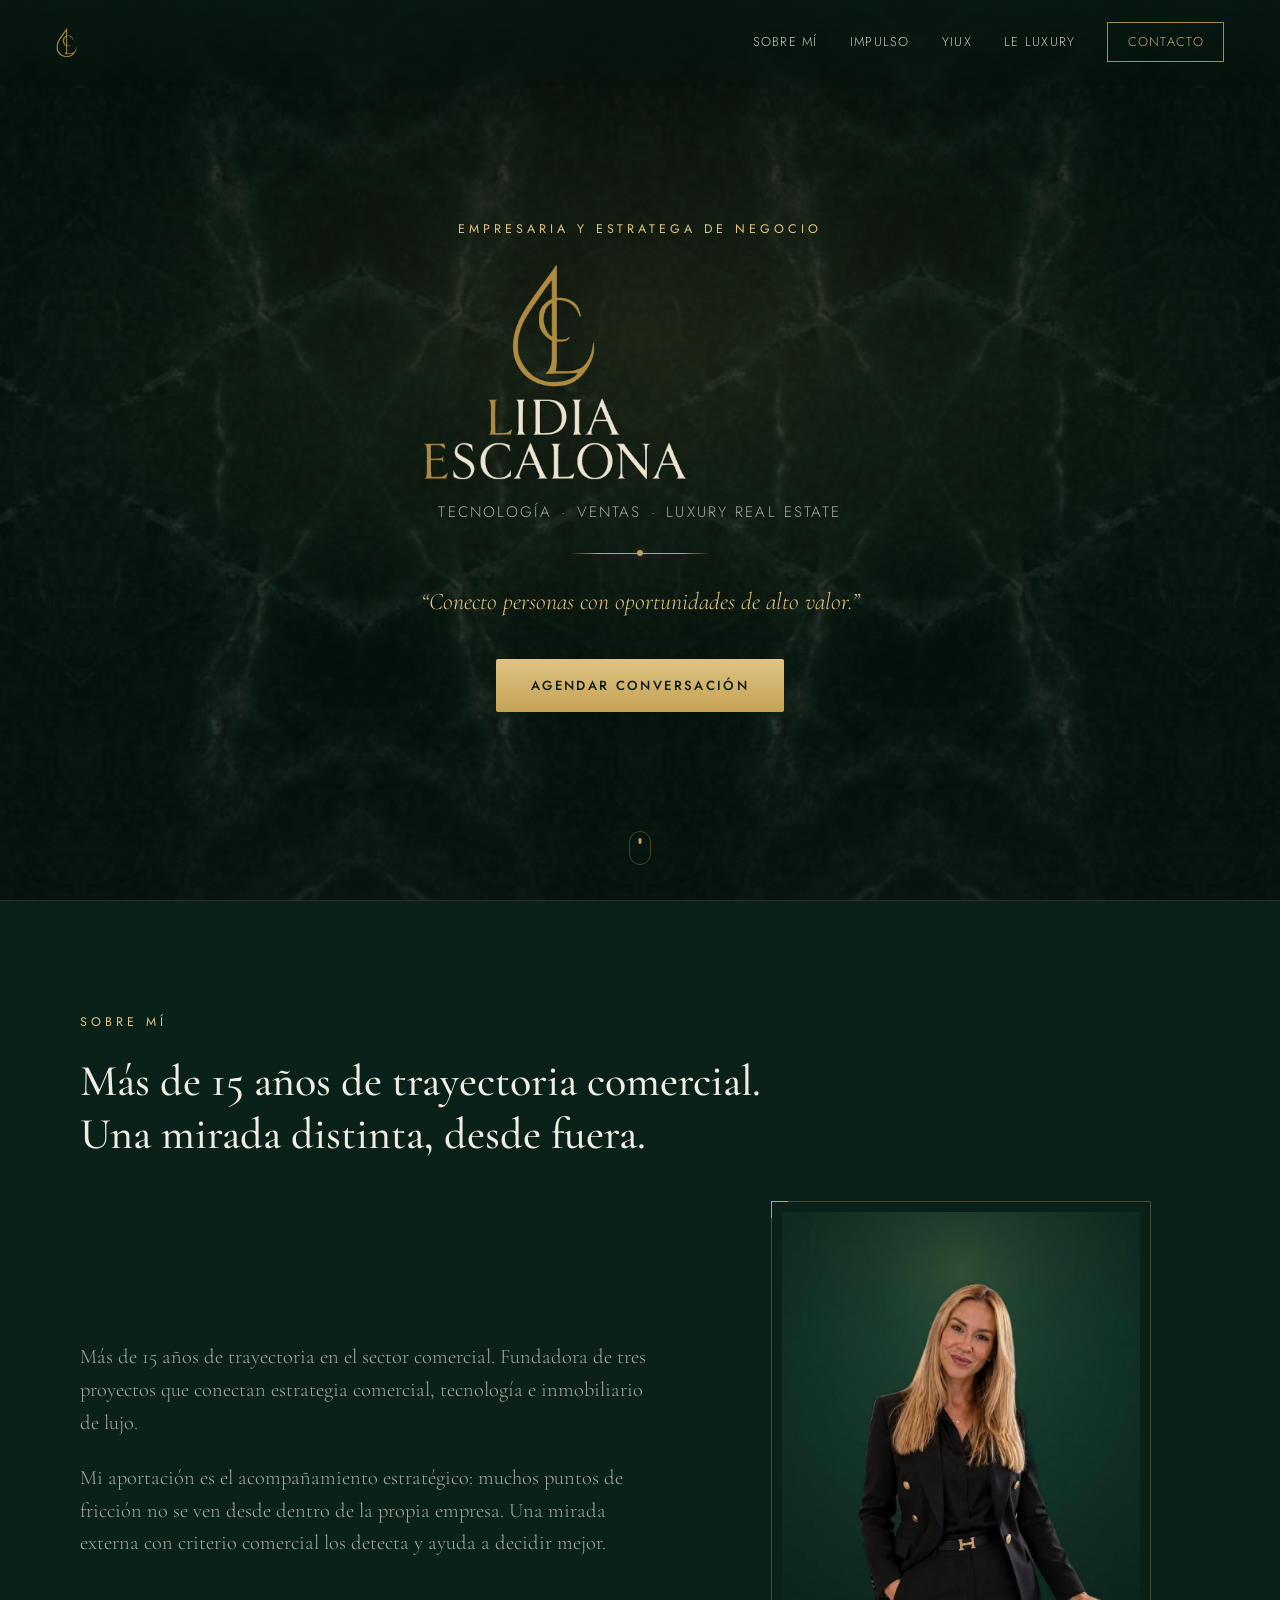
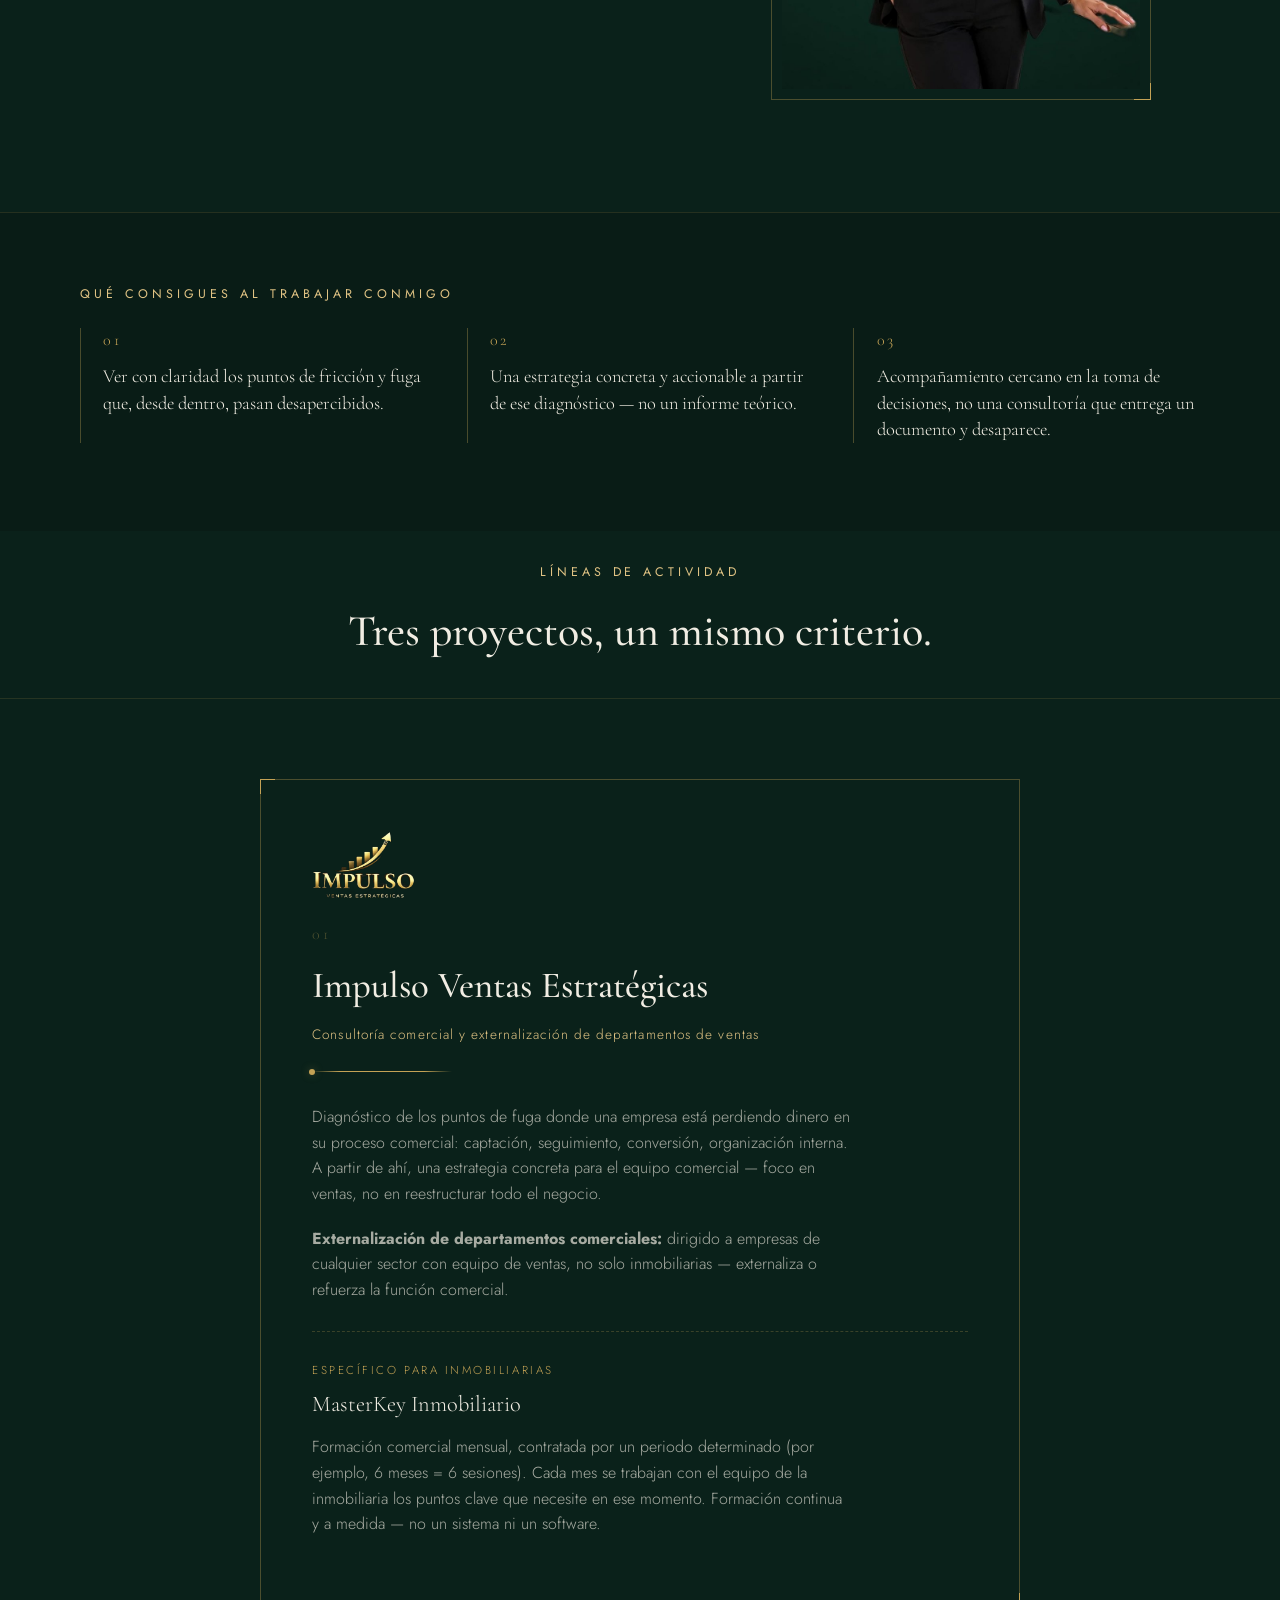
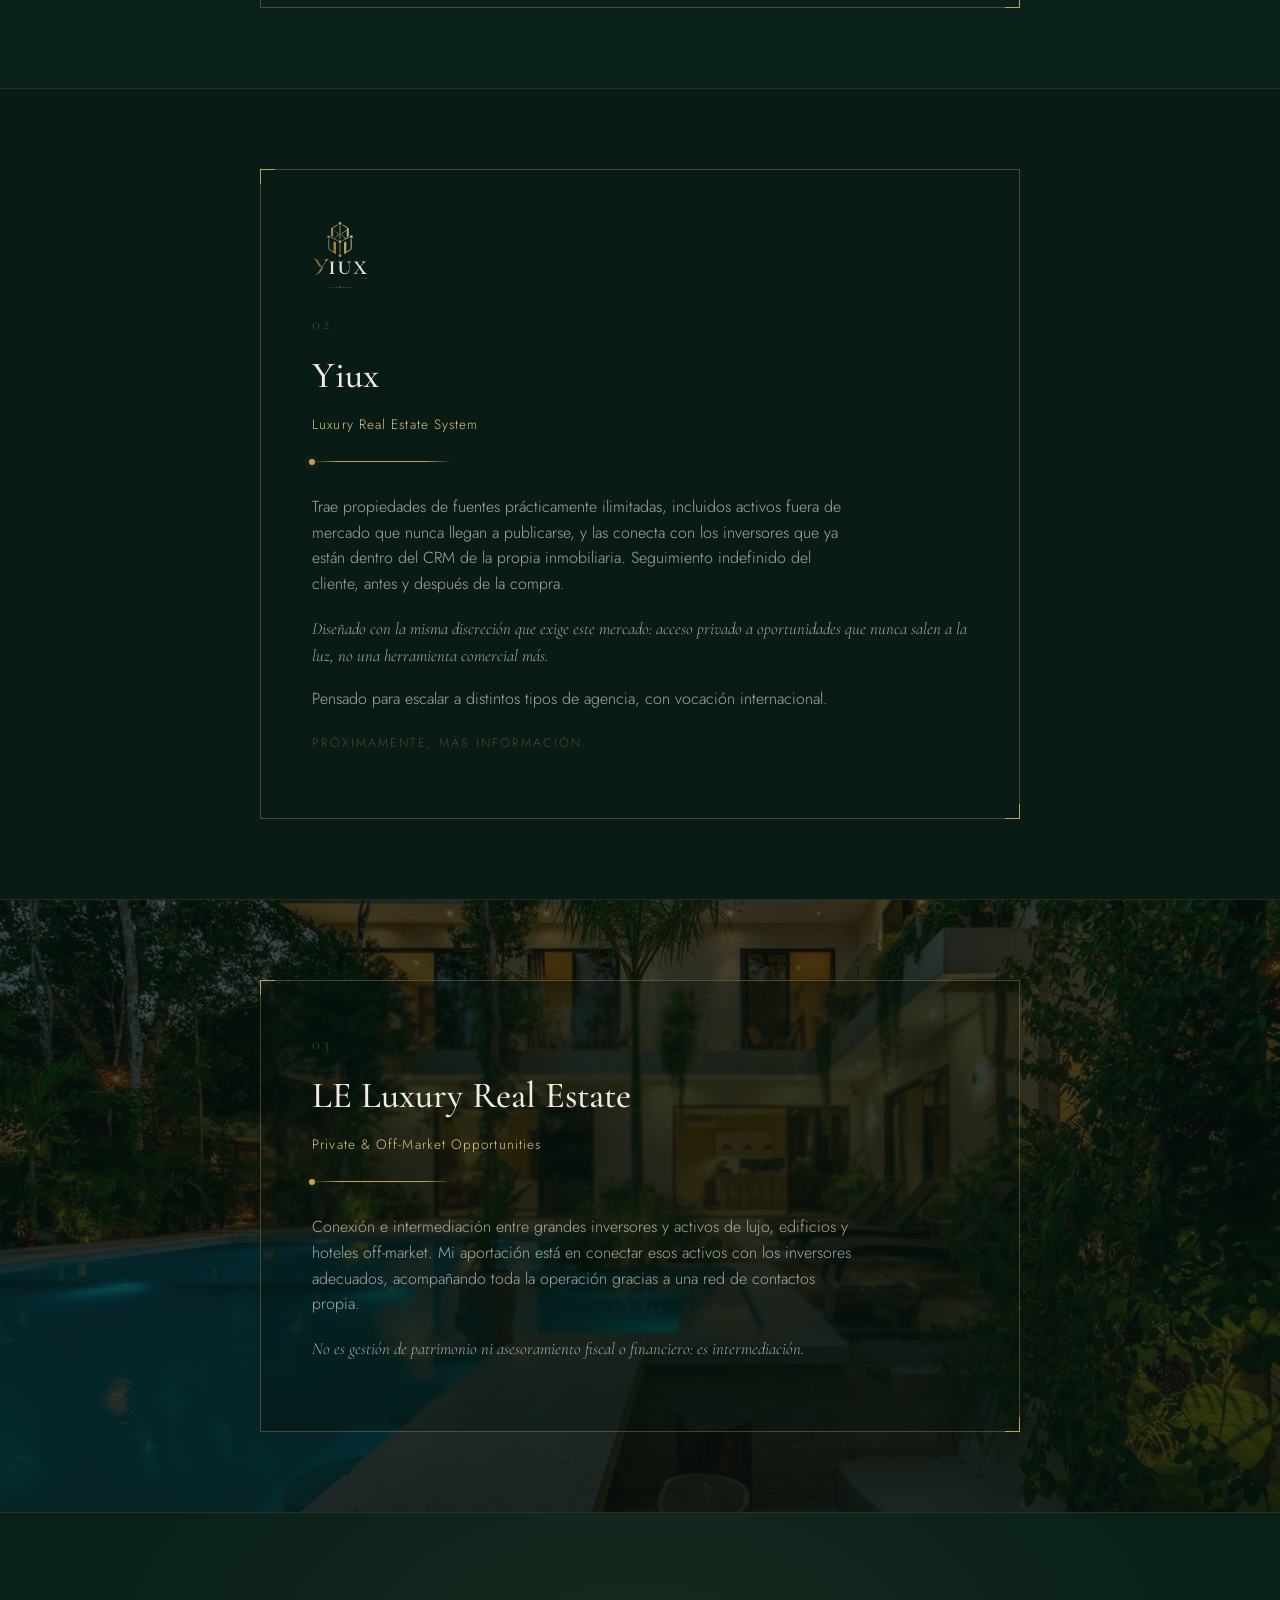
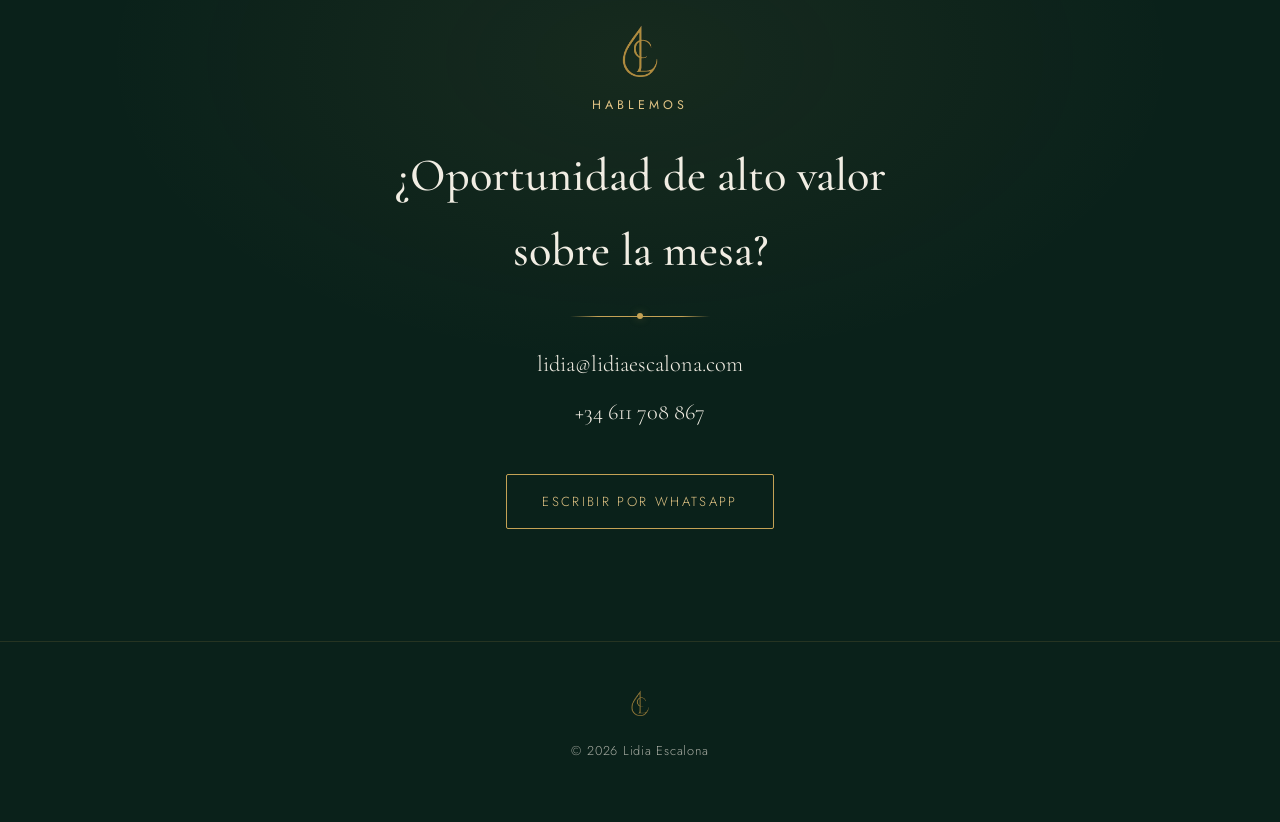
==== index.html @ 055fc53a "Revierte foto del hero y refuerza el efecto Ken Burns - Hero: vuelve al layout centrado de una sola " ====
<!DOCTYPE html>
<html lang="es">
<head>
  <meta charset="UTF-8">
  <meta name="viewport" content="width=device-width, initial-scale=1.0">
  <title>Lidia Escalona | Empresaria y Estratega de Negocio</title>
  <meta name="description" content="Lidia Escalona conecta personas con oportunidades de alto valor: formación comercial para inmobiliarias, tecnología con Yiux y private real estate off-market.">
  <meta name="author" content="Lidia Escalona Gamero">
  <meta name="robots" content="index, follow">
  <meta name="theme-color" content="#0A211A">
  <meta name="mobile-web-app-capable" content="yes">
  <meta name="apple-mobile-web-app-capable" content="yes">
  <meta name="apple-mobile-web-app-status-bar-style" content="black-translucent">

  <meta property="og:type" content="website">
  <meta property="og:title" content="Lidia Escalona — Empresaria y Estratega de Negocio">
  <meta property="og:description" content="Conecto personas con oportunidades de alto valor. Tecnología · Ventas · Luxury Real Estate.">
  <meta property="og:image" content="https://lidiaescalona.com/assets/og-image.jpg">
  <meta property="og:url" content="https://lidiaescalona.com/">
  <meta property="og:locale" content="es_ES">
  <meta property="og:site_name" content="Lidia Escalona">
  <meta name="twitter:card" content="summary_large_image">
  <meta name="twitter:title" content="Lidia Escalona — Empresaria y Estratega de Negocio">
  <meta name="twitter:description" content="Conecto personas con oportunidades de alto valor. Tecnología · Ventas · Luxury Real Estate.">
  <meta name="twitter:image" content="https://lidiaescalona.com/assets/og-image.jpg">

  <link rel="icon" type="image/png" href="assets/favicon.png">
  <link rel="icon" type="image/png" sizes="192x192" href="assets/favicon-192.png">
  <link rel="apple-touch-icon" href="assets/apple-touch-icon.png">

  <link rel="preconnect" href="https://fonts.googleapis.com">
  <link rel="preconnect" href="https://fonts.gstatic.com" crossorigin>
  <link href="https://fonts.googleapis.com/css2?family=Cormorant+Garamond:wght@400;500;600&family=Jost:wght@300;400;500&display=swap" rel="stylesheet">

  <link rel="stylesheet" href="styles.css">
</head>
<body>

  <div class="grain"></div>

  <header class="nav" id="nav">
    <a href="#top" class="nav__mark" aria-label="Lidia Escalona — inicio">
      <img src="assets/logo-mark.png" alt="Lidia Escalona" class="mark mark--nav">
    </a>
    <nav class="nav__links">
      <a href="#sobre-mi">Sobre mí</a>
      <a href="#impulso">Impulso</a>
      <a href="#yiux">Yiux</a>
      <a href="#le">LE Luxury</a>
      <a href="#contacto" class="nav__cta">Contacto</a>
    </nav>
    <button class="nav__toggle" id="navToggle" aria-label="Abrir menú" aria-expanded="false">
      <span></span><span></span><span></span>
    </button>
  </header>

  <main>

    <!-- HERO -->
    <section class="hero" id="top">
      <div class="hero__inner">
        <p class="kicker">Empresaria y Estratega de Negocio</p>
        <h1 class="hero__logo">
          <img src="assets/logo-lidia-full.png" alt="Lidia Escalona">
        </h1>
        <p class="hero__subtitle">Tecnología <span class="dot-sep">·</span> Ventas <span class="dot-sep">·</span> Luxury Real Estate</p>
        <div class="rule"><span class="rule__dot"></span></div>
        <p class="hero__anchor">&ldquo;Conecto personas con oportunidades de alto valor.&rdquo;</p>
        <a href="#contacto" class="btn btn--gold">Agendar conversación</a>
      </div>
      <a href="#sobre-mi" class="scroll-cue" aria-label="Bajar a la siguiente sección">
        <span></span>
      </a>
    </section>

    <!-- SOBRE MI -->
    <section class="about" id="sobre-mi">
      <div class="about__inner">
        <p class="kicker kicker--left">Sobre mí</p>
        <h2 class="section-title">Más de 15 años de trayectoria comercial.<br>Una mirada distinta, desde fuera.</h2>
        <div class="about__grid">
          <div class="about__text">
            <p class="about__lead">
              Más de 15 años de trayectoria en el sector comercial. Fundadora de tres
              proyectos que conectan estrategia comercial, tecnología e inmobiliario
              de lujo.
            </p>
            <p class="about__lead">
              Mi aportación es el acompañamiento estratégico: muchos puntos de
              fricción no se ven desde dentro de la propia empresa. Una mirada
              externa con criterio comercial los detecta y ayuda a decidir mejor.
            </p>
          </div>
          <div class="about__photo">
            <img src="assets/lidia-about.jpg" alt="Lidia Escalona">
          </div>
        </div>
      </div>
    </section>

    <!-- PROPUESTA DE VALOR -->
    <section class="value">
      <div class="value__inner">
        <p class="kicker kicker--left">Qué consigues al trabajar conmigo</p>
        <div class="value__grid">
          <div class="value__item">
            <p class="value__index">01</p>
            <p class="value__text">Ver con claridad los puntos de fricción y fuga que, desde dentro, pasan desapercibidos.</p>
          </div>
          <div class="value__item">
            <p class="value__index">02</p>
            <p class="value__text">Una estrategia concreta y accionable a partir de ese diagnóstico — no un informe teórico.</p>
          </div>
          <div class="value__item">
            <p class="value__index">03</p>
            <p class="value__text">Acompañamiento cercano en la toma de decisiones, no una consultoría que entrega un documento y desaparece.</p>
          </div>
        </div>
      </div>
    </section>

    <!-- PILARES -->
    <section class="pillars">
      <div class="pillars__intro">
        <p class="kicker kicker--left">Líneas de actividad</p>
        <h2 class="section-title">Tres proyectos, un mismo criterio.</h2>
      </div>

      <!-- PILAR 1 -->
      <article class="pillar" id="impulso">
        <div class="pillar__frame">
          <img src="assets/logo-impulso.png" alt="Impulso Ventas Estratégicas" class="pillar__logo">
          <p class="pillar__index">01</p>
          <h3 class="pillar__title">Impulso Ventas Estratégicas</h3>
          <p class="pillar__tag">Consultoría comercial y externalización de departamentos de ventas</p>
          <div class="rule rule--left"><span class="rule__dot"></span></div>
          <p class="pillar__text">
            Diagnóstico de los puntos de fuga donde una empresa está perdiendo dinero
            en su proceso comercial: captación, seguimiento, conversión, organización
            interna. A partir de ahí, una estrategia concreta para el equipo comercial
            — foco en ventas, no en reestructurar todo el negocio.
          </p>
          <p class="pillar__text">
            <strong>Externalización de departamentos comerciales:</strong> dirigido a
            empresas de cualquier sector con equipo de ventas, no solo inmobiliarias
            — externaliza o refuerza la función comercial.
          </p>
          <div class="pillar__service">
            <p class="pillar__service-label">Específico para inmobiliarias</p>
            <p class="pillar__service-name">MasterKey Inmobiliario</p>
            <p class="pillar__text">
              Formación comercial mensual, contratada por un periodo determinado
              (por ejemplo, 6 meses = 6 sesiones). Cada mes se trabajan con el equipo
              de la inmobiliaria los puntos clave que necesite en ese momento.
              Formación continua y a medida — no un sistema ni un software.
            </p>
          </div>
        </div>
      </article>

      <!-- PILAR 2 -->
      <article class="pillar pillar--dark" id="yiux">
        <div class="pillar__frame">
          <img src="assets/logo-yiux.png" alt="Yiux" class="pillar__logo">
          <p class="pillar__index">02</p>
          <h3 class="pillar__title">Yiux</h3>
          <p class="pillar__tag">Luxury Real Estate System</p>
          <div class="rule rule--left"><span class="rule__dot"></span></div>
          <p class="pillar__text">
            Trae propiedades de fuentes prácticamente ilimitadas, incluidos activos
            fuera de mercado que nunca llegan a publicarse, y las conecta con los
            inversores que ya están dentro del CRM de la propia inmobiliaria.
            Seguimiento indefinido del cliente, antes y después de la compra.
          </p>
          <p class="pillar__note">
            Diseñado con la misma discreción que exige este mercado: acceso privado
            a oportunidades que nunca salen a la luz, no una herramienta comercial
            más.
          </p>
          <p class="pillar__text">
            Pensado para escalar a distintos tipos de agencia, con vocación
            internacional.
          </p>
          <p class="pillar__soon">Próximamente, más información.</p>
        </div>
      </article>

      <!-- PILAR 3 -->
      <article class="pillar pillar--villa" id="le">
        <div class="pillar__bg" aria-hidden="true">
          <img src="assets/villa-le.jpg" alt="" class="pillar__bg-img">
          <div class="pillar__bg-overlay"></div>
        </div>
        <div class="pillar__frame">
          <p class="pillar__index">03</p>
          <h3 class="pillar__title">LE Luxury Real Estate</h3>
          <p class="pillar__tag">Private &amp; Off-Market Opportunities</p>
          <div class="rule rule--left"><span class="rule__dot"></span></div>
          <p class="pillar__text">
            Conexión e intermediación entre grandes inversores y activos de lujo,
            edificios y hoteles off-market. Mi aportación está en conectar esos
            activos con los inversores adecuados, acompañando toda la operación
            gracias a una red de contactos propia.
          </p>
          <p class="pillar__note">
            No es gestión de patrimonio ni asesoramiento fiscal o financiero:
            es intermediación.
          </p>
        </div>
      </article>
    </section>

    <!-- CONTACTO -->
    <section class="contact" id="contacto">
      <div class="contact__inner">
        <img src="assets/logo-mark.png" alt="Lidia Escalona" class="mark mark--contact">
        <p class="kicker">Hablemos</p>
        <h2 class="contact__title">¿Oportunidad de alto valor<br>sobre la mesa?</h2>
        <div class="rule"><span class="rule__dot"></span></div>

        <div class="contact__links">
          <a href="mailto:lidia@lidiaescalona.com" class="contact__link">lidia@lidiaescalona.com</a>
          <a href="tel:+34611708867" class="contact__link">+34 611 708 867</a>
        </div>

        <a href="https://wa.me/34611708867" target="_blank" rel="noopener" class="btn btn--gold-outline">Escribir por WhatsApp</a>
      </div>
    </section>

  </main>

  <footer class="footer">
    <img src="assets/logo-mark.png" alt="Lidia Escalona" class="mark mark--footer">
    <p>&copy; <span id="year"></span> Lidia Escalona</p>
  </footer>

  <script src="script.js"></script>
</body>
</html>
---- styles.css ----
/* ===== Tokens ===== */
:root {
  --green-950: #081912;
  --green-900: #0a211a;
  --green-800: #0e2c22;
  --green-700: #123829;
  --gold: #c4a255;
  --gold-light: #e0c384;
  --gold-dim: rgba(196, 162, 85, 0.35);
  --offwhite: #f1ede3;
  --offwhite-dim: rgba(241, 237, 227, 0.68);

  --serif: "Cormorant Garamond", Georgia, "Times New Roman", serif;
  --sans: "Jost", "Helvetica Neue", Arial, sans-serif;

  --container: 1120px;
}

* { box-sizing: border-box; }

html {
  scroll-behavior: smooth;
}

body {
  margin: 0;
  background: var(--green-900);
  color: var(--offwhite);
  font-family: var(--sans);
  font-weight: 300;
  line-height: 1.6;
  -webkit-font-smoothing: antialiased;
}

img { max-width: 100%; display: block; }
a { color: inherit; text-decoration: none; }
ul { margin: 0; padding: 0; list-style: none; }

/* ===== Marble / texture background ===== */
body {
  background-image:
    radial-gradient(ellipse 130% 90% at 50% -10%, rgba(0,0,0,0.35), transparent 55%),
    linear-gradient(180deg, rgba(4,12,9,0.55), rgba(4,12,9,0.55)),
    url("assets/marble-bg.jpg");
  background-repeat: no-repeat, no-repeat, repeat;
  background-size: 100% 100%, 100% 100%, 560px 1680px;
  background-position: center, center, center;
  background-attachment: fixed, fixed, fixed;
}

.grain {
  position: fixed;
  inset: 0;
  pointer-events: none;
  z-index: 1;
  opacity: 0.05;
  mix-blend-mode: overlay;
  background-image: url("data:image/svg+xml;utf8,<svg xmlns='http://www.w3.org/2000/svg' width='140' height='140'><filter id='n'><feTurbulence type='fractalNoise' baseFrequency='0.9' numOctaves='2' stitchTiles='stitch'/></filter><rect width='100%25' height='100%25' filter='url(%23n)'/></svg>");
}

/* ===== Typography helpers ===== */
.kicker {
  font-family: var(--sans);
  font-weight: 400;
  font-size: 0.78rem;
  letter-spacing: 0.32em;
  text-transform: uppercase;
  color: var(--gold-light);
  margin: 0 0 1.4rem;
}
.kicker--left { text-align: left; }

.section-title {
  font-family: var(--serif);
  font-weight: 500;
  font-size: clamp(1.9rem, 4vw, 2.75rem);
  line-height: 1.2;
  color: var(--offwhite);
  margin: 0 0 2.5rem;
}

.rule {
  display: flex;
  align-items: center;
  justify-content: center;
  gap: 0;
  width: 140px;
  height: 1px;
  background: linear-gradient(90deg, transparent, var(--gold) 20%, var(--gold) 80%, transparent);
  margin: 1.8rem auto;
  position: relative;
}
.rule--left { margin: 1.6rem 0 2rem; justify-content: flex-start; }
.rule__dot {
  position: absolute;
  left: 50%;
  top: 50%;
  transform: translate(-50%, -50%);
  width: 6px;
  height: 6px;
  border-radius: 50%;
  background: var(--gold);
  box-shadow: 0 0 8px var(--gold-dim);
}
.rule--left .rule__dot { left: 0; }

.dot-sep { color: var(--gold); margin: 0 0.15em; }

/* ===== Buttons ===== */
.btn {
  display: inline-block;
  font-family: var(--sans);
  font-size: 0.82rem;
  letter-spacing: 0.18em;
  text-transform: uppercase;
  padding: 1rem 2.2rem;
  border-radius: 2px;
  transition: all 0.3s ease;
}
.btn--gold {
  background: linear-gradient(180deg, var(--gold-light), var(--gold));
  color: var(--green-950);
  font-weight: 500;
}
.btn--gold:hover { filter: brightness(1.08); transform: translateY(-1px); }

.btn--gold-outline {
  border: 1px solid var(--gold);
  color: var(--gold-light);
  margin-top: 2.2rem;
}
.btn--gold-outline:hover { background: rgba(196,162,85,0.08); }

/* ===== Nav ===== */
.nav {
  position: fixed;
  top: 0; left: 0; right: 0;
  z-index: 100;
  display: flex;
  align-items: center;
  justify-content: space-between;
  padding: 1.4rem clamp(1.2rem, 5vw, 3.5rem);
  background: linear-gradient(180deg, rgba(8,25,18,0.85), transparent);
  backdrop-filter: blur(2px);
}
.mark {
  width: auto;
  object-fit: contain;
}
.mark--nav { height: 30px; }
.mark--contact { height: 52px; margin: 0 auto 1.2rem; }
.mark--footer { height: 26px; opacity: 0.75; }
.nav__links {
  display: flex;
  align-items: center;
  gap: clamp(1rem, 2.5vw, 2.2rem);
  font-size: 0.8rem;
  letter-spacing: 0.1em;
  text-transform: uppercase;
}
.nav__links a { opacity: 0.85; transition: opacity 0.25s; }
.nav__links a:hover { opacity: 1; color: var(--gold-light); }
.nav__cta {
  border: 1px solid var(--gold);
  padding: 0.55rem 1.2rem;
  color: var(--gold-light) !important;
}

.nav__toggle {
  display: none;
  flex-direction: column;
  gap: 5px;
  background: none;
  border: none;
  cursor: pointer;
  padding: 8px;
}
.nav__toggle span {
  width: 22px; height: 1px;
  background: var(--gold-light);
}

/* ===== Hero ===== */
.hero {
  position: relative;
  min-height: 100svh;
  display: flex;
  align-items: center;
  justify-content: center;
  text-align: center;
  padding: 6rem 1.5rem 4rem;
  overflow: hidden;
}
.hero::before {
  content: "";
  position: absolute;
  inset: 0;
  background:
    radial-gradient(ellipse 70% 55% at 50% 38%, rgba(196,162,85,0.10), transparent 70%);
  pointer-events: none;
}
.hero__inner { position: relative; z-index: 2; max-width: 720px; }
.hero__logo {
  margin: 0.4rem 0 0;
  line-height: 0;
}
.hero__logo img {
  height: clamp(150px, 20vw, 220px);
  width: auto;
  filter: drop-shadow(0 4px 18px rgba(0,0,0,0.4));
}
.hero__subtitle {
  font-size: 0.95rem;
  letter-spacing: 0.14em;
  text-transform: uppercase;
  color: var(--offwhite-dim);
  margin: 1.1rem 0 0;
}
.hero__anchor {
  font-family: var(--serif);
  font-style: italic;
  font-size: clamp(1.15rem, 2.4vw, 1.5rem);
  color: var(--gold-light);
  margin: 0 0 2.4rem;
}

.scroll-cue {
  position: absolute;
  bottom: 2.2rem;
  left: 50%;
  transform: translateX(-50%);
  width: 22px; height: 34px;
  border: 1px solid var(--gold-dim);
  border-radius: 12px;
  z-index: 2;
}
.scroll-cue span {
  position: absolute;
  top: 6px; left: 50%;
  width: 3px; height: 6px;
  background: var(--gold);
  border-radius: 2px;
  transform: translateX(-50%);
  animation: scrollcue 1.8s ease infinite;
}
@keyframes scrollcue {
  0% { opacity: 1; top: 6px; }
  70% { opacity: 0; top: 16px; }
  100% { opacity: 0; top: 16px; }
}

/* ===== About ===== */
.about {
  padding: 7rem clamp(1.5rem, 6vw, 4rem);
  border-top: 1px solid rgba(196,162,85,0.15);
}
.about__inner { max-width: var(--container); margin: 0 auto; }
.about__grid {
  display: grid;
  grid-template-columns: 1.1fr 0.9fr;
  align-items: center;
  gap: clamp(2rem, 5vw, 3.5rem);
}
.about__text {
  display: flex;
  flex-direction: column;
  gap: 1.4rem;
}
.about__lead {
  font-family: var(--serif);
  font-size: clamp(1.1rem, 1.6vw, 1.35rem);
  color: var(--offwhite-dim);
  margin: 0;
}
.about__photo {
  position: relative;
  border: 1px solid var(--gold-dim);
  padding: 10px;
  justify-self: center;
  max-width: 380px;
}
.about__photo::before,
.about__photo::after {
  content: "";
  position: absolute;
  width: 16px; height: 16px;
  border: 1px solid var(--gold);
}
.about__photo::before { top: -1px; left: -1px; border-right: none; border-bottom: none; }
.about__photo::after { bottom: -1px; right: -1px; border-left: none; border-top: none; }
.about__photo img {
  display: block;
  width: 100%;
  height: auto;
}

/* ===== Value proposition ===== */
.value {
  padding: 4.5rem clamp(1.5rem, 6vw, 4rem) 5.5rem;
  border-top: 1px solid rgba(196,162,85,0.15);
  background: rgba(0,0,0,0.14);
}
.value__inner { max-width: var(--container); margin: 0 auto; }
.value__grid {
  display: grid;
  grid-template-columns: repeat(3, 1fr);
  gap: 2.5rem;
}
.value__item {
  border-left: 1px solid var(--gold-dim);
  padding-left: 1.4rem;
}
.value__index {
  font-family: var(--serif);
  color: var(--gold);
  font-size: 1rem;
  letter-spacing: 0.15em;
  margin: 0 0 0.6rem;
}
.value__text {
  font-family: var(--serif);
  font-size: 1.15rem;
  color: var(--offwhite);
  margin: 0;
  line-height: 1.45;
}

/* ===== Pillars ===== */
.pillars__intro {
  max-width: var(--container);
  margin: 0 auto;
  padding: 2rem clamp(1.5rem, 6vw, 4rem) 0;
  text-align: center;
}
.pillars__intro .kicker { text-align: center; }
.pillars__intro .section-title { text-align: center; }

.pillar {
  position: relative;
  padding: 5rem clamp(1.5rem, 6vw, 4rem);
  border-top: 1px solid rgba(196,162,85,0.15);
}
.pillar--dark { background: rgba(0,0,0,0.18); }
.pillar__frame {
  max-width: 760px;
  margin: 0 auto;
  padding: clamp(2rem, 4vw, 3.5rem);
  border: 1px solid var(--gold-dim);
  position: relative;
}
.pillar__frame::before,
.pillar__frame::after {
  content: "";
  position: absolute;
  width: 14px; height: 14px;
  border: 1px solid var(--gold);
}
.pillar__frame::before { top: -1px; left: -1px; border-right: none; border-bottom: none; }
.pillar__frame::after { bottom: -1px; right: -1px; border-left: none; border-top: none; }

.pillar__logo {
  height: clamp(52px, 6vw, 68px);
  width: auto;
  margin: 0 0 1.4rem;
}

/* Ken Burns villa background (LE Luxury Real Estate) */
.pillar--villa { background: var(--green-950); }
.pillar--villa .pillar__frame { background: rgba(8,20,15,0.35); backdrop-filter: blur(1px); }
.pillar__bg {
  position: absolute;
  inset: 0;
  overflow: hidden;
  z-index: 0;
}
.pillar__bg-img {
  width: 100%;
  height: 100%;
  object-fit: cover;
  transform-origin: 55% 45%;
  animation: kenburns 12s ease-in-out infinite alternate;
  will-change: transform;
}
.pillar__bg-overlay {
  position: absolute;
  inset: 0;
  background: linear-gradient(180deg, rgba(6,18,13,0.68), rgba(6,18,13,0.82));
}
.pillar--villa .pillar__frame { position: relative; z-index: 1; }
@keyframes kenburns {
  0% { transform: scale(1) translate(0, 0); }
  100% { transform: scale(1.25) translate(-2%, -2%); }
}
@media (prefers-reduced-motion: reduce) {
  .pillar__bg-img { animation: kenburns 48s ease-in-out infinite alternate; }
}

.pillar__index {
  font-family: var(--serif);
  color: var(--gold-dim);
  font-size: 1rem;
  letter-spacing: 0.2em;
  margin: 0 0 0.6rem;
}
.pillar__title {
  font-family: var(--serif);
  font-weight: 500;
  font-size: clamp(1.7rem, 3.2vw, 2.3rem);
  margin: 0;
  color: var(--offwhite);
}
.pillar__tag {
  font-size: 0.85rem;
  letter-spacing: 0.08em;
  color: var(--gold-light);
  margin: 0.5rem 0 0;
}
.pillar__text {
  font-size: 1rem;
  color: var(--offwhite-dim);
  margin: 0 0 1.2rem;
  max-width: 60ch;
}
.pillar__service {
  margin-top: 1.8rem;
  padding-top: 1.8rem;
  border-top: 1px dashed rgba(196,162,85,0.25);
}
.pillar__service-label {
  font-size: 0.72rem;
  letter-spacing: 0.22em;
  text-transform: uppercase;
  color: var(--gold);
  margin: 0 0 0.4rem;
}
.pillar__service-name {
  font-family: var(--serif);
  font-size: 1.4rem;
  color: var(--offwhite);
  margin: 0 0 0.8rem;
}
.pillar__note {
  font-style: italic;
  font-family: var(--serif);
  color: var(--offwhite-dim);
  font-size: 1.05rem;
}
.pillar__soon {
  margin-top: 1.4rem;
  font-size: 0.78rem;
  letter-spacing: 0.16em;
  text-transform: uppercase;
  color: var(--gold-dim);
}

/* ===== Contact ===== */
.contact {
  padding: 7rem clamp(1.5rem, 6vw, 4rem);
  text-align: center;
  border-top: 1px solid rgba(196,162,85,0.15);
  background: radial-gradient(ellipse 60% 60% at 50% 20%, rgba(196,162,85,0.07), transparent 70%);
}
.contact__title {
  font-family: var(--serif);
  font-weight: 500;
  font-size: clamp(2rem, 4.5vw, 2.9rem);
  margin: 0;
}
.contact__links {
  display: flex;
  flex-direction: column;
  gap: 0.7rem;
  margin: 0.5rem 0 0.5rem;
}
.contact__link {
  font-family: var(--serif);
  font-size: clamp(1.1rem, 2vw, 1.4rem);
  color: var(--offwhite);
  border-bottom: 1px solid transparent;
  display: inline-block;
  margin: 0 auto;
  transition: color 0.25s, border-color 0.25s;
}
.contact__link:hover { color: var(--gold-light); border-color: var(--gold); }

/* ===== Footer ===== */
.footer {
  display: flex;
  flex-direction: column;
  align-items: center;
  gap: 0.8rem;
  padding: 3rem 1.5rem;
  border-top: 1px solid rgba(196,162,85,0.15);
  color: var(--offwhite-dim);
  font-size: 0.8rem;
  letter-spacing: 0.06em;
}
/* ===== Responsive ===== */
@media (max-width: 860px) {
  .about__grid { grid-template-columns: 1fr; }
  .about__photo { order: -1; max-width: 300px; }
  .value__grid { grid-template-columns: 1fr; gap: 1.8rem; }
}

@media (max-width: 720px) {
  .nav__links {
    position: fixed;
    top: 0; right: 0;
    height: 100vh;
    width: min(78vw, 320px);
    background: var(--green-950);
    flex-direction: column;
    justify-content: center;
    gap: 2.2rem;
    transform: translateX(100%);
    transition: transform 0.35s ease;
    border-left: 1px solid var(--gold-dim);
  }
  .nav__links.is-open { transform: translateX(0); }
  .nav__toggle { display: flex; z-index: 110; }
  .nav__cta { border: none; padding: 0; }
}
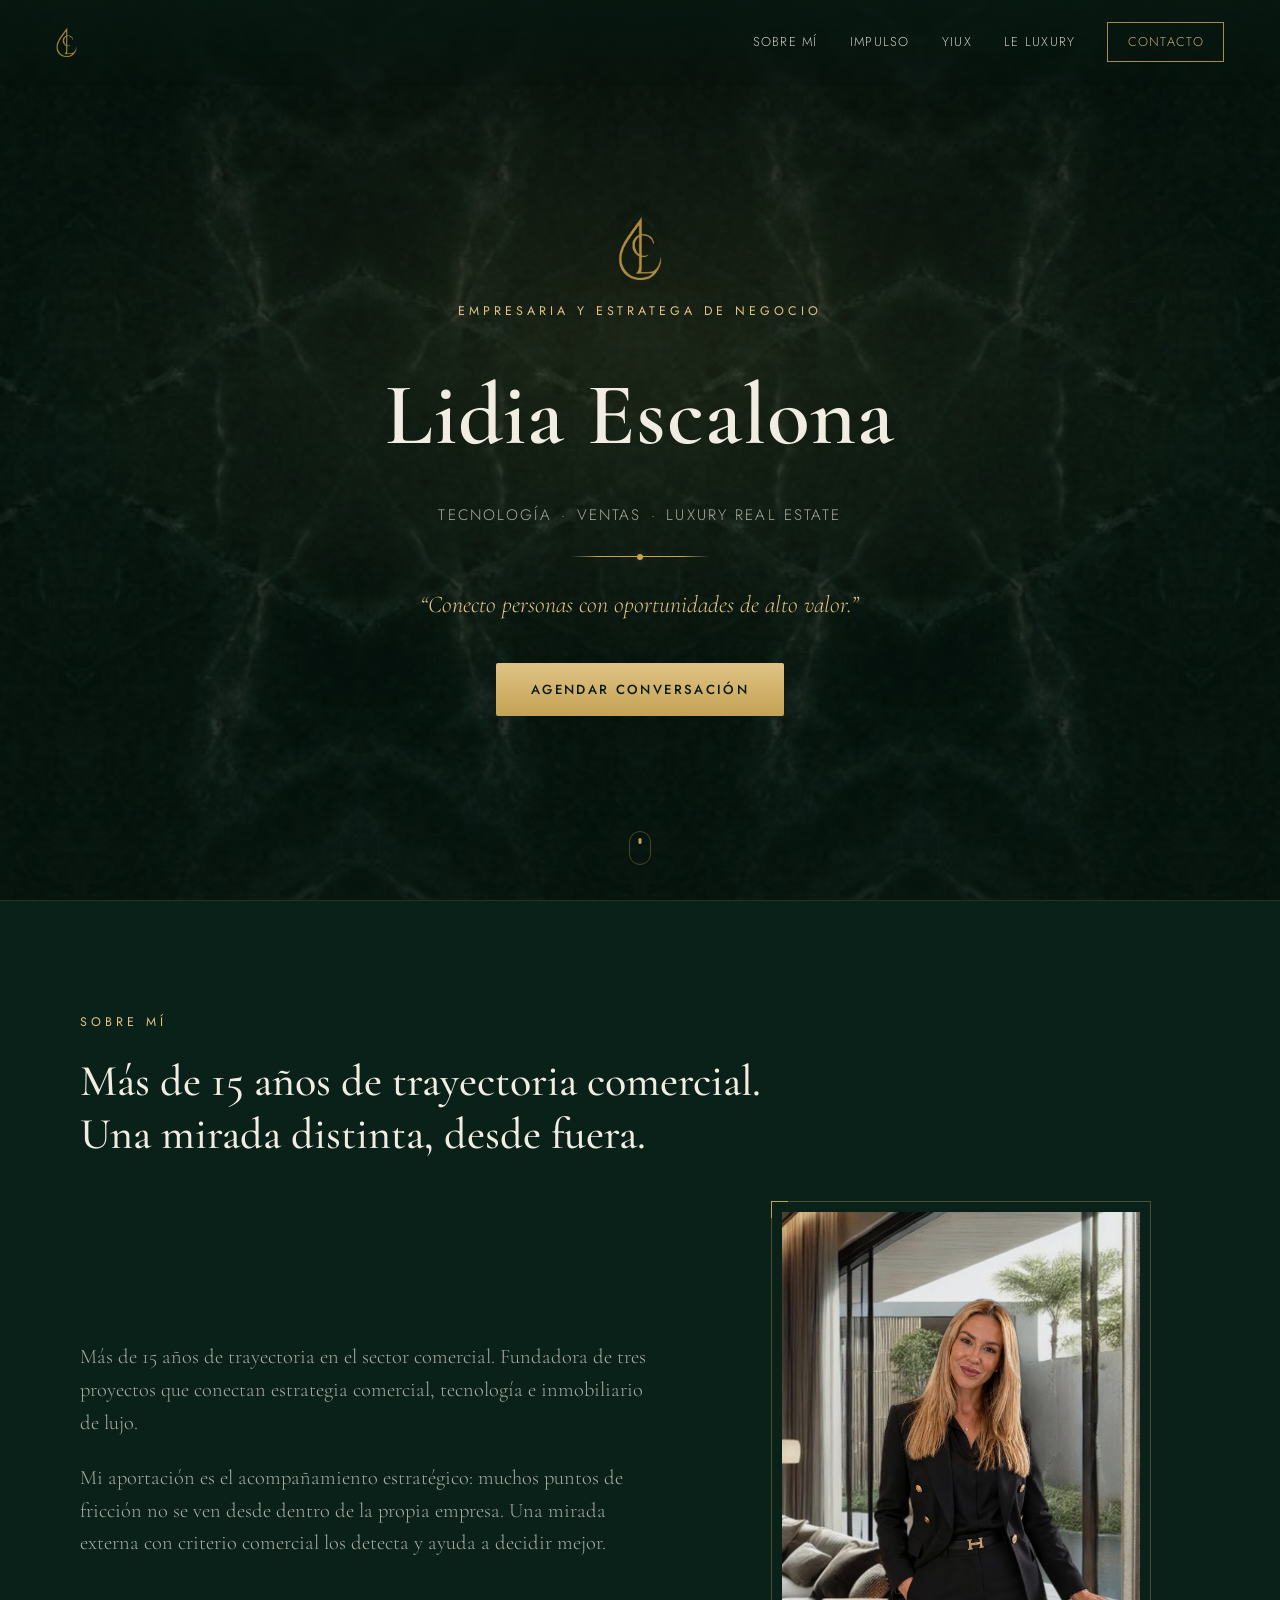
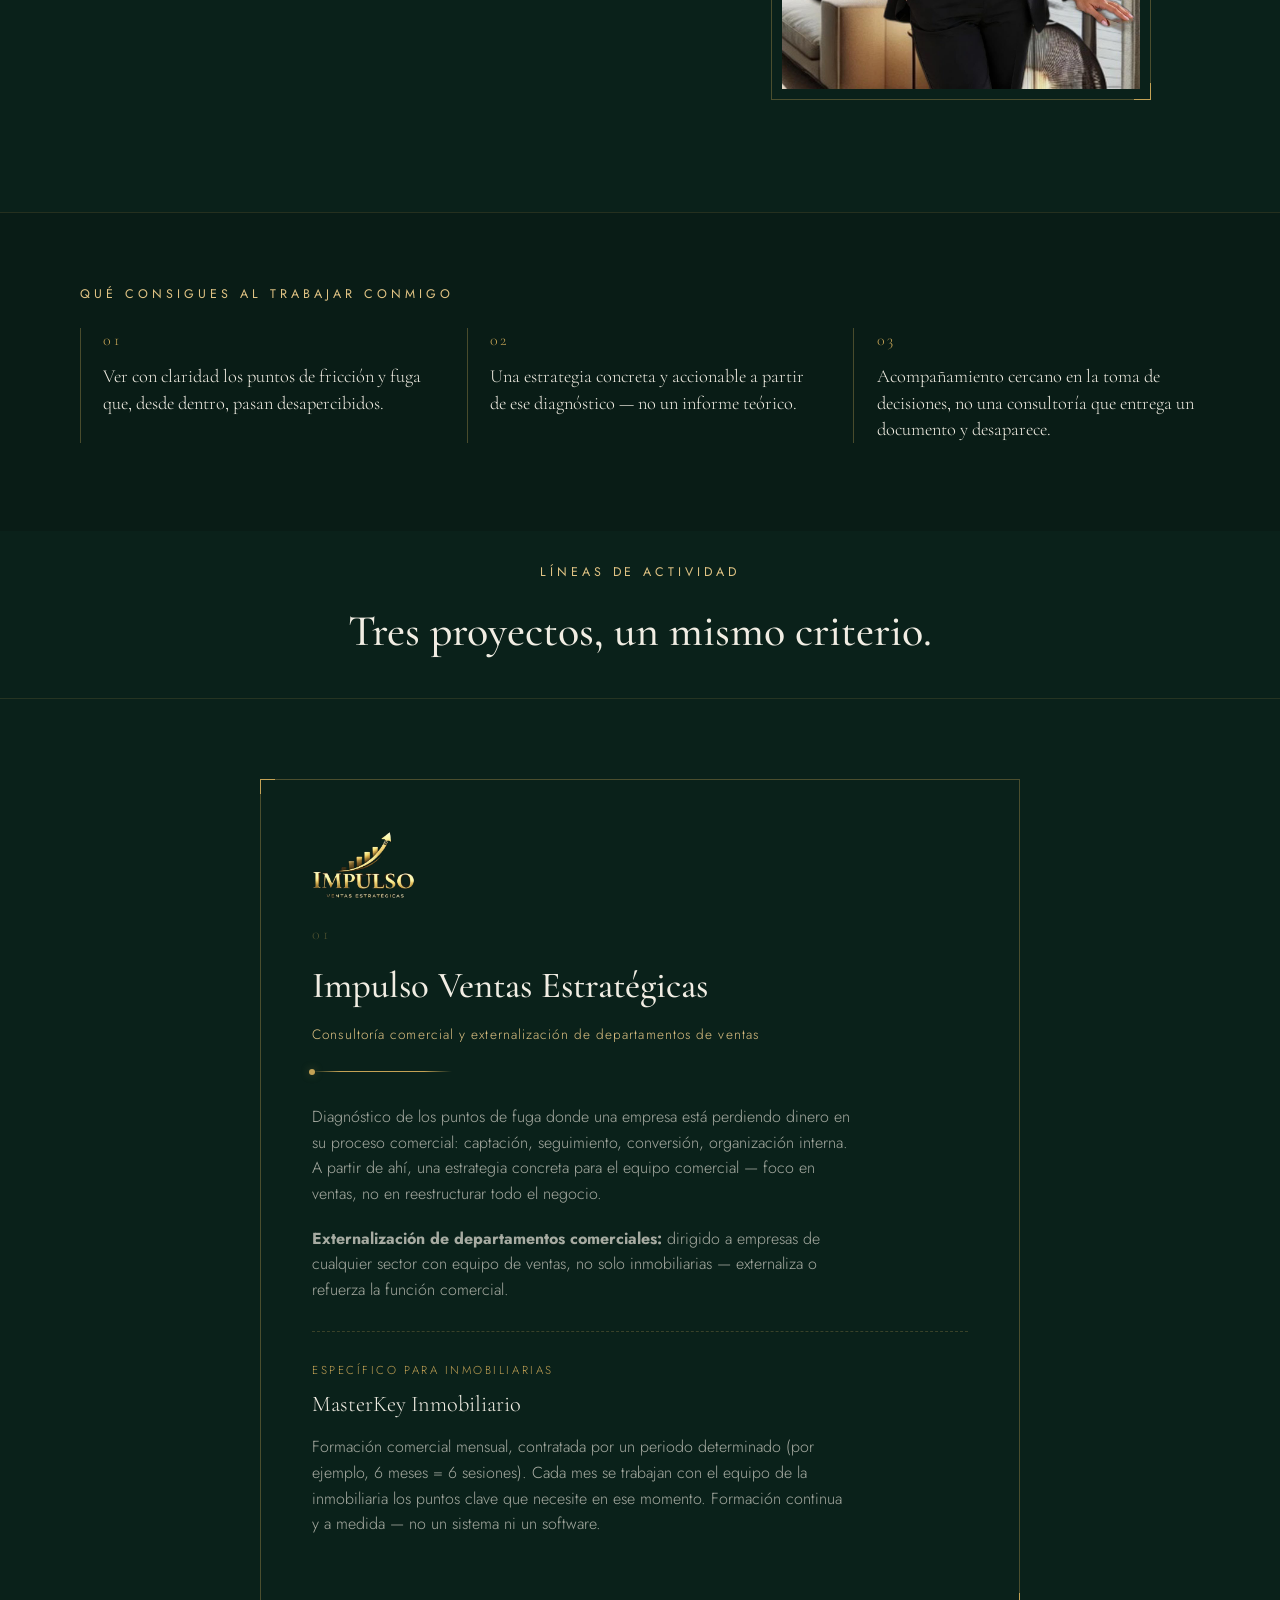
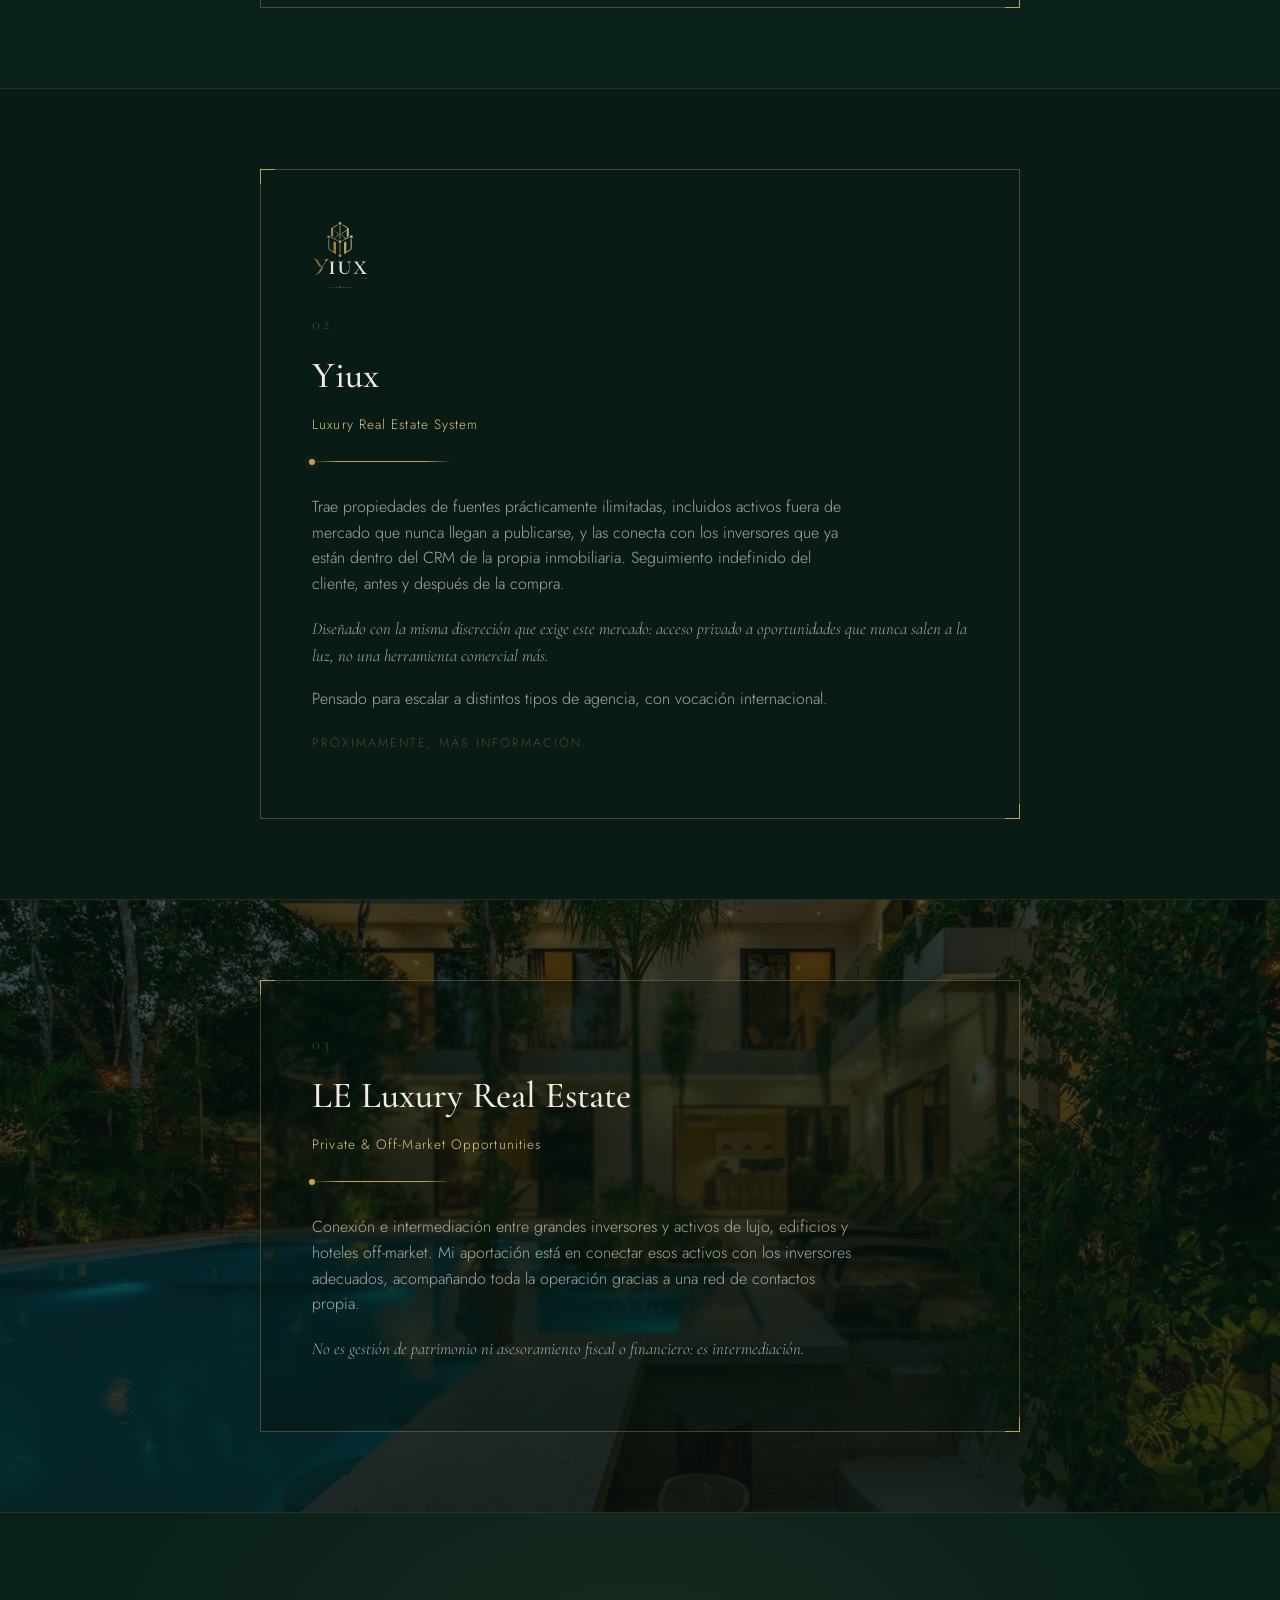
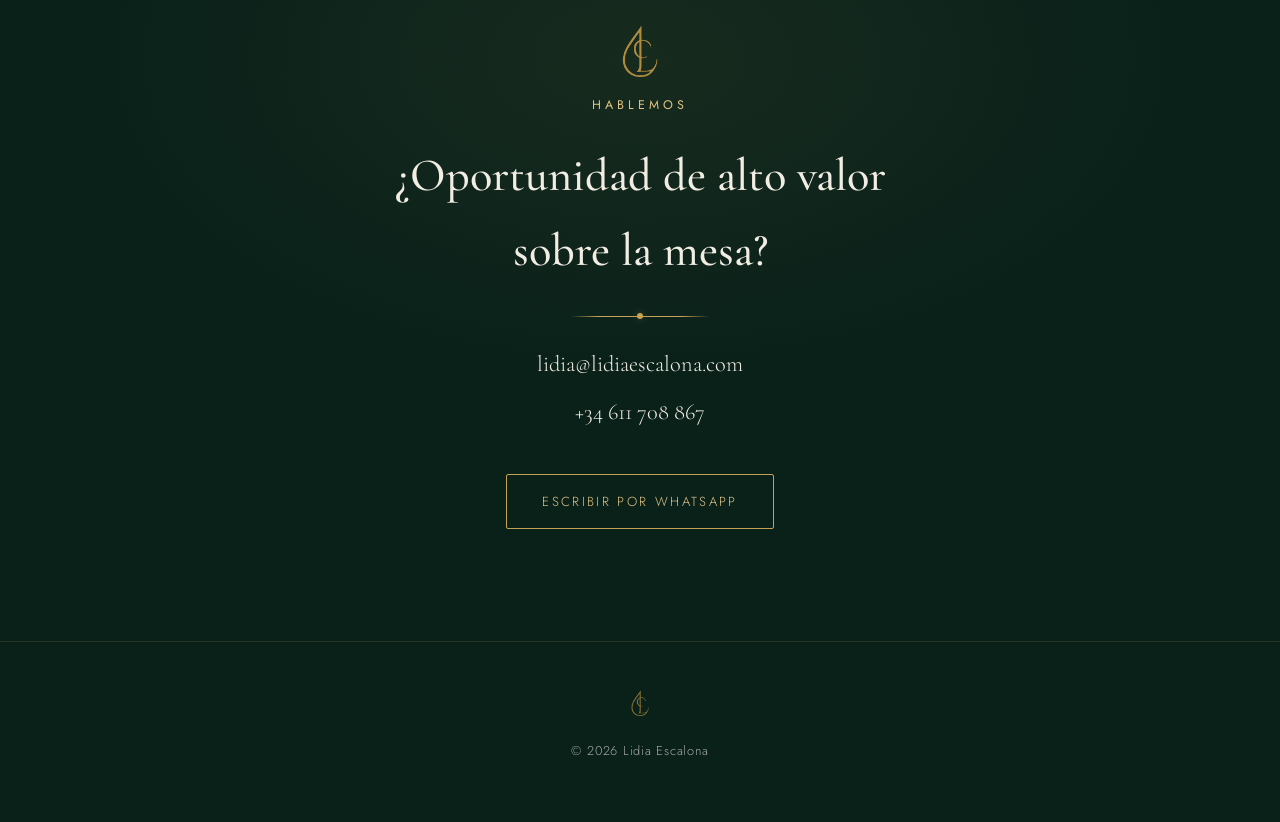
==== commit 50448fe5: "Corrige orden del hero y actualiza foto de Sobre mí - Hero: restaura el orden original monograma → k" ====
--- a/index.html
+++ b/index.html
@@ -59,10 +59,9 @@
     <!-- HERO -->
     <section class="hero" id="top">
       <div class="hero__inner">
+        <img src="assets/logo-mark.png" alt="Lidia Escalona" class="mark mark--hero">
         <p class="kicker">Empresaria y Estratega de Negocio</p>
-        <h1 class="hero__logo">
-          <img src="assets/logo-lidia-full.png" alt="Lidia Escalona">
-        </h1>
+        <h1 class="hero__name">Lidia Escalona</h1>
         <p class="hero__subtitle">Tecnología <span class="dot-sep">·</span> Ventas <span class="dot-sep">·</span> Luxury Real Estate</p>
         <div class="rule"><span class="rule__dot"></span></div>
         <p class="hero__anchor">&ldquo;Conecto personas con oportunidades de alto valor.&rdquo;</p>
--- a/styles.css
+++ b/styles.css
@@ -148,6 +148,7 @@
   object-fit: contain;
 }
 .mark--nav { height: 30px; }
+.mark--hero { height: 64px; margin: 0 auto 1.4rem; filter: drop-shadow(0 2px 10px rgba(0,0,0,0.35)); }
 .mark--contact { height: 52px; margin: 0 auto 1.2rem; }
 .mark--footer { height: 26px; opacity: 0.75; }
 .nav__links {
@@ -200,14 +201,13 @@
   pointer-events: none;
 }
 .hero__inner { position: relative; z-index: 2; max-width: 720px; }
-.hero__logo {
-  margin: 0.4rem 0 0;
-  line-height: 0;
-}
-.hero__logo img {
-  height: clamp(150px, 20vw, 220px);
-  width: auto;
-  filter: drop-shadow(0 4px 18px rgba(0,0,0,0.4));
+.hero__name {
+  font-family: var(--serif);
+  font-weight: 600;
+  font-size: clamp(3rem, 9vw, 5.5rem);
+  margin: 0;
+  color: var(--offwhite);
+  letter-spacing: 0.01em;
 }
 .hero__subtitle {
   font-size: 0.95rem;
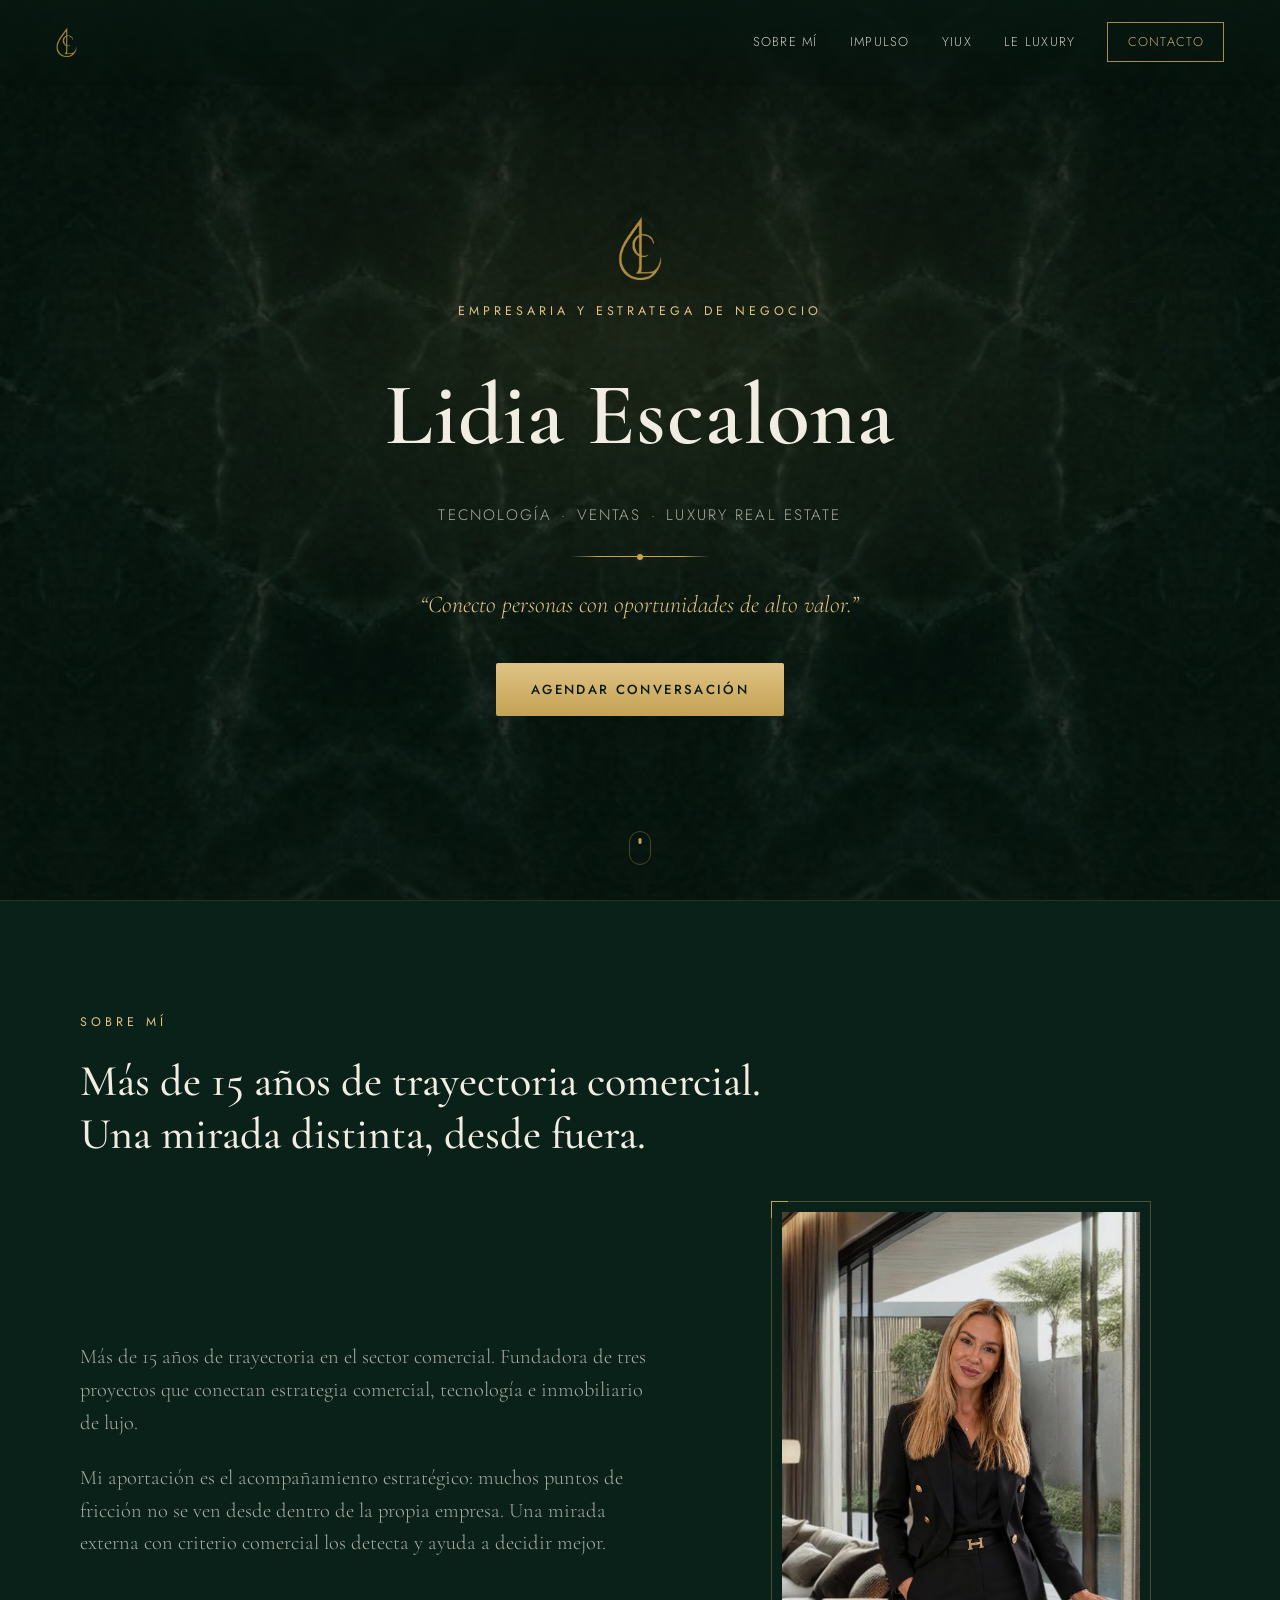
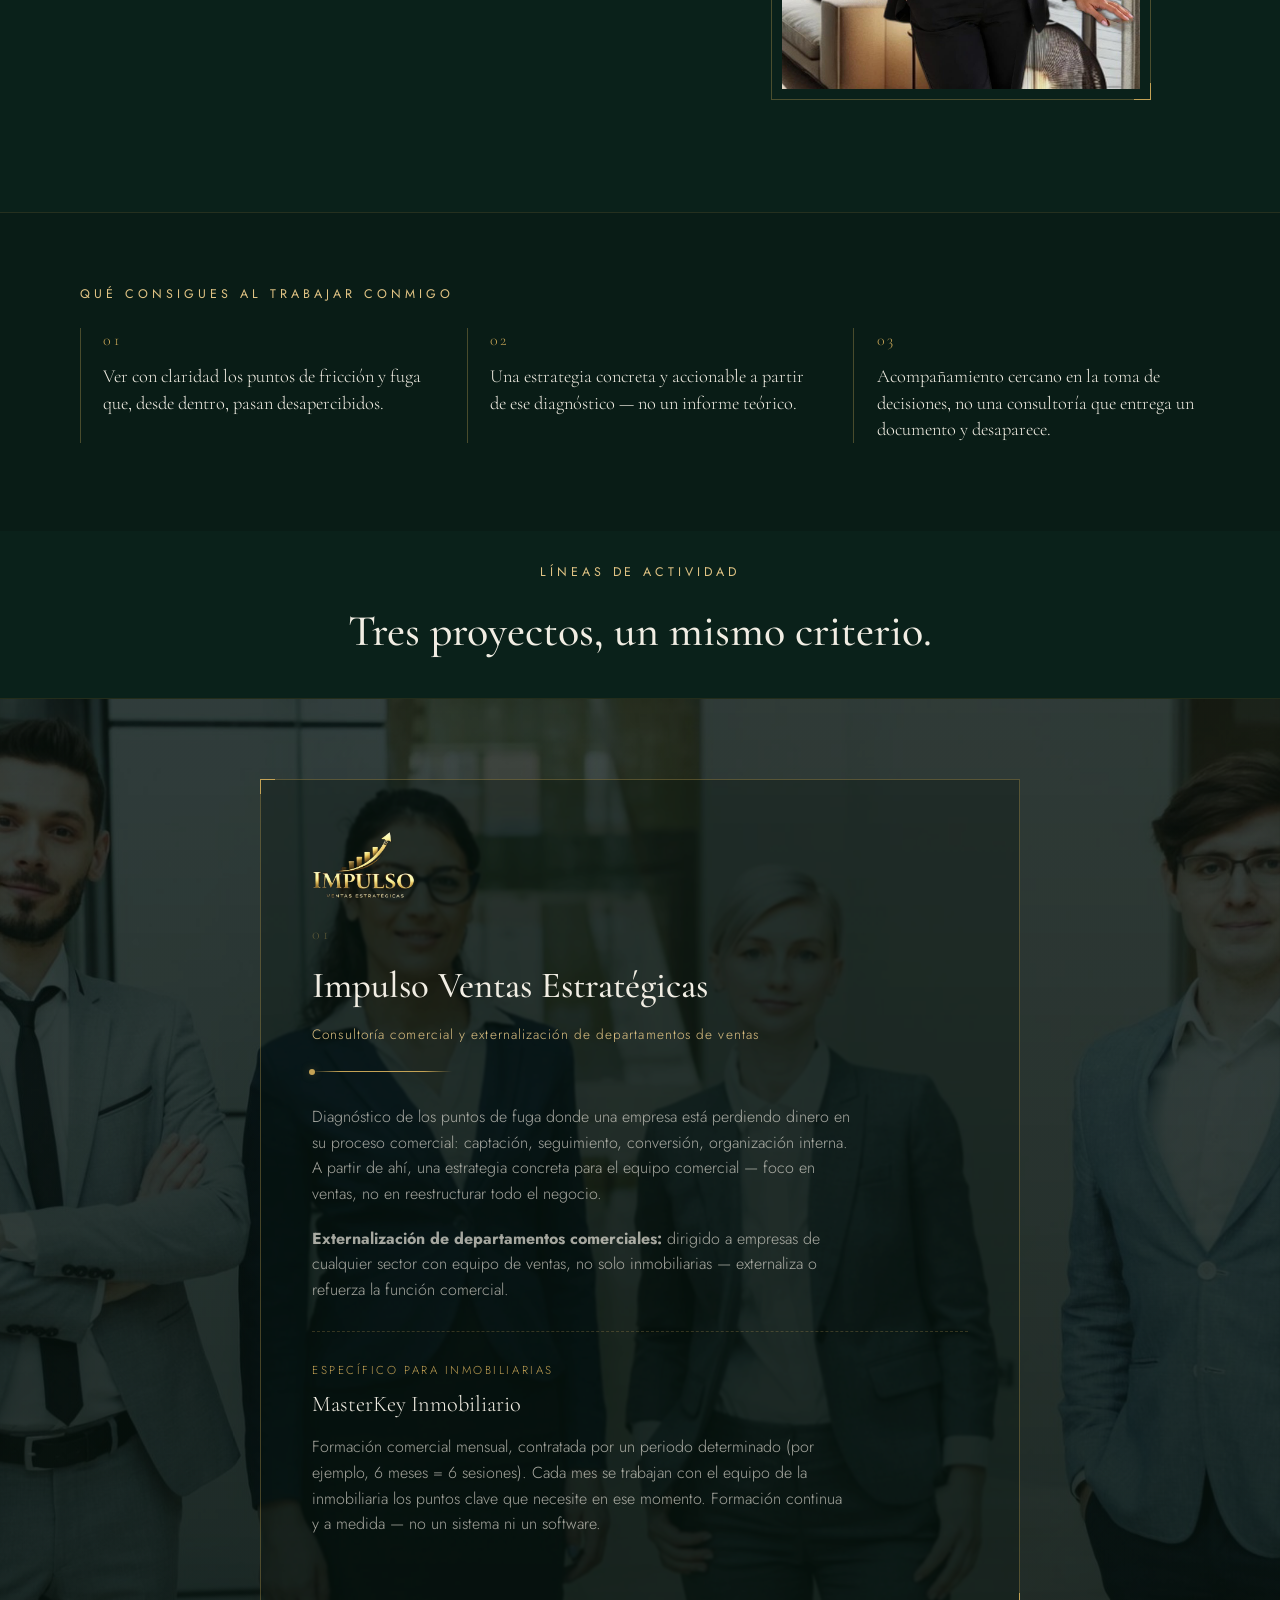
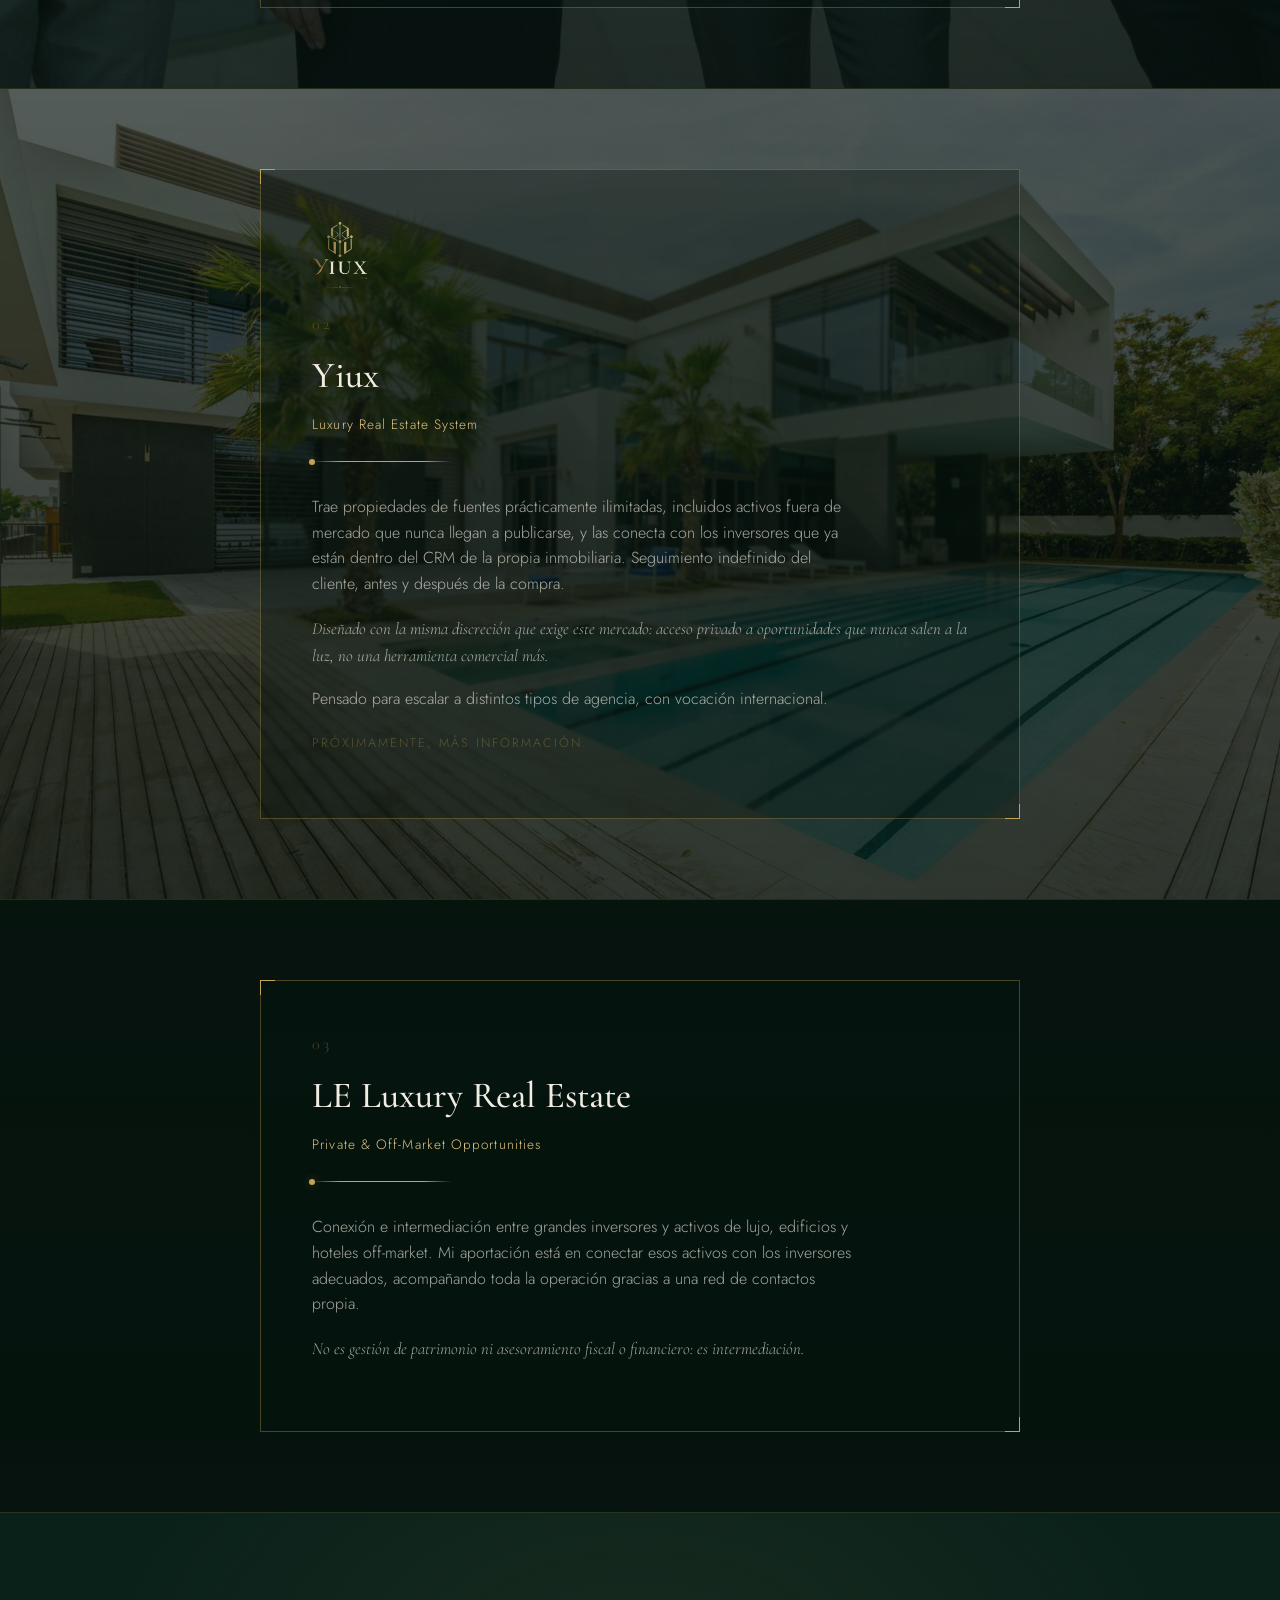
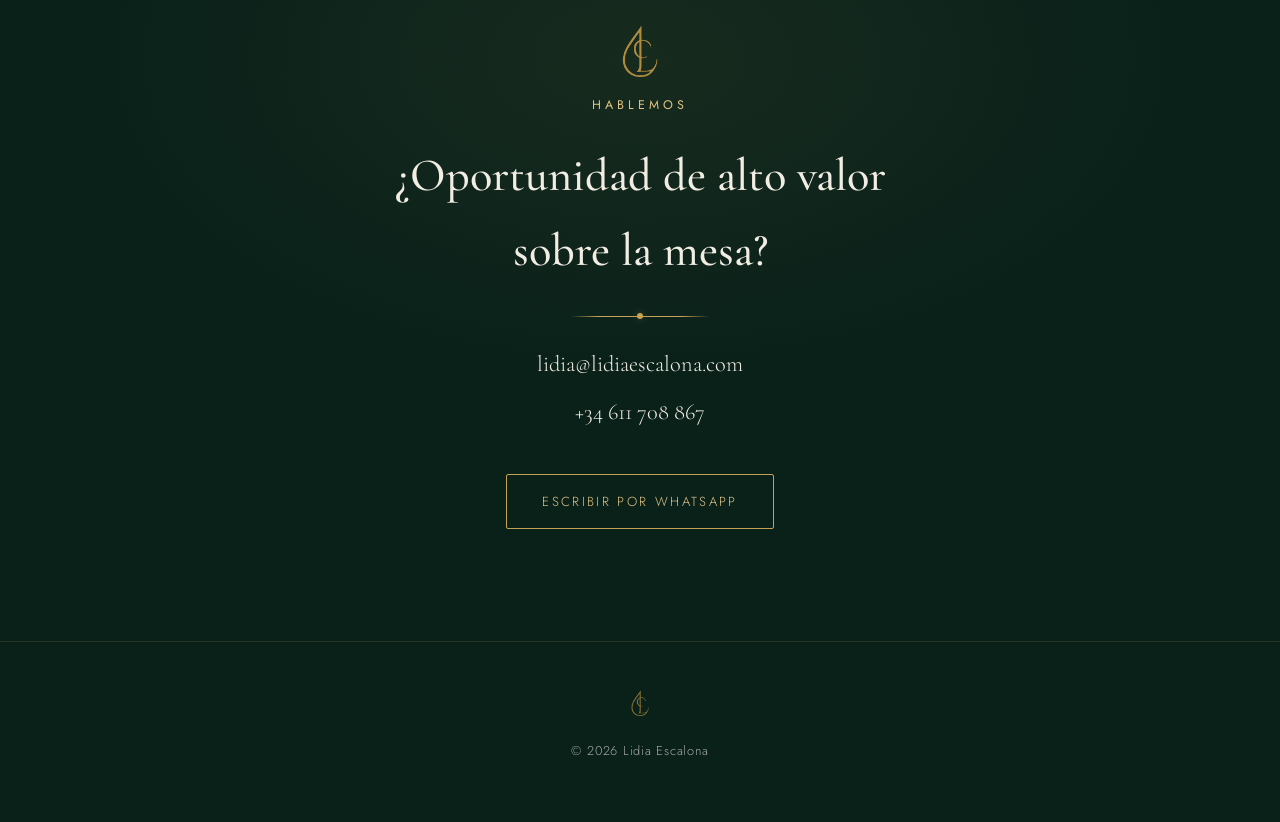
==== commit 357c7911: "Añade fondos de ambiente con movimiento a Impulso, Yiux y LE - Impulso Ventas Estratégicas: equipo d" ====
--- a/index.html
+++ b/index.html
@@ -126,7 +126,11 @@
       </div>
 
       <!-- PILAR 1 -->
-      <article class="pillar" id="impulso">
+      <article class="pillar pillar--media" id="impulso">
+        <div class="pillar__bg" aria-hidden="true">
+          <img src="assets/office-impulso.jpg" alt="" class="pillar__bg-img">
+          <div class="pillar__bg-overlay"></div>
+        </div>
         <div class="pillar__frame">
           <img src="assets/logo-impulso.png" alt="Impulso Ventas Estratégicas" class="pillar__logo">
           <p class="pillar__index">01</p>
@@ -158,7 +162,11 @@
       </article>
 
       <!-- PILAR 2 -->
-      <article class="pillar pillar--dark" id="yiux">
+      <article class="pillar pillar--media" id="yiux">
+        <div class="pillar__bg" aria-hidden="true">
+          <img src="assets/villa-yiux.jpg" alt="" class="pillar__bg-img pillar__bg-img--zoomout">
+          <div class="pillar__bg-overlay"></div>
+        </div>
         <div class="pillar__frame">
           <img src="assets/logo-yiux.png" alt="Yiux" class="pillar__logo">
           <p class="pillar__index">02</p>
@@ -185,9 +193,10 @@
       </article>
 
       <!-- PILAR 3 -->
-      <article class="pillar pillar--villa" id="le">
-        <div class="pillar__bg" aria-hidden="true">
+      <article class="pillar pillar--media" id="le">
+        <div class="pillar__bg pillar__bg--slideshow" aria-hidden="true">
           <img src="assets/villa-le.jpg" alt="" class="pillar__bg-img">
+          <img src="assets/event-le.jpg" alt="" class="pillar__bg-img">
           <div class="pillar__bg-overlay"></div>
         </div>
         <div class="pillar__frame">
--- a/styles.css
+++ b/styles.css
@@ -340,7 +340,6 @@
   padding: 5rem clamp(1.5rem, 6vw, 4rem);
   border-top: 1px solid rgba(196,162,85,0.15);
 }
-.pillar--dark { background: rgba(0,0,0,0.18); }
 .pillar__frame {
   max-width: 760px;
   margin: 0 auto;
@@ -364,9 +363,9 @@
   margin: 0 0 1.4rem;
 }
 
-/* Ken Burns villa background (LE Luxury Real Estate) */
-.pillar--villa { background: var(--green-950); }
-.pillar--villa .pillar__frame { background: rgba(8,20,15,0.35); backdrop-filter: blur(1px); }
+/* Pillar background media: photo + subtle motion (Impulso, Yiux, LE) */
+.pillar--media { background: var(--green-950); }
+.pillar--media .pillar__frame { background: rgba(8,20,15,0.35); backdrop-filter: blur(1px); position: relative; z-index: 1; }
 .pillar__bg {
   position: absolute;
   inset: 0;
@@ -374,6 +373,8 @@
   z-index: 0;
 }
 .pillar__bg-img {
+  position: absolute;
+  inset: 0;
   width: 100%;
   height: 100%;
   object-fit: cover;
@@ -386,13 +387,39 @@
   inset: 0;
   background: linear-gradient(180deg, rgba(6,18,13,0.68), rgba(6,18,13,0.82));
 }
-.pillar--villa .pillar__frame { position: relative; z-index: 1; }
 @keyframes kenburns {
   0% { transform: scale(1) translate(0, 0); }
   100% { transform: scale(1.25) translate(-2%, -2%); }
 }
+
+/* Yiux: drone pulling away — zoom out, looping without snapping back */
+.pillar__bg-img--zoomout {
+  animation: kenburns-out 16s ease-in-out infinite;
+}
+@keyframes kenburns-out {
+  0% { transform: scale(1.3) translate(-2%, -1%); }
+  100% { transform: scale(1) translate(0, 0); }
+}
+
+/* LE Luxury Real Estate: crossfade slideshow between two ambient photos */
+.pillar__bg--slideshow .pillar__bg-img {
+  opacity: 0;
+  animation: slideshow 22s ease-in-out infinite;
+}
+.pillar__bg--slideshow .pillar__bg-img:nth-of-type(1) { animation-delay: 0s; }
+.pillar__bg--slideshow .pillar__bg-img:nth-of-type(2) { animation-delay: 11s; }
+@keyframes slideshow {
+  0%   { opacity: 0; transform: scale(1); }
+  4%   { opacity: 1; }
+  45%  { opacity: 1; transform: scale(1.13); }
+  50%  { opacity: 0; transform: scale(1.15); }
+  100% { opacity: 0; }
+}
+
 @media (prefers-reduced-motion: reduce) {
-  .pillar__bg-img { animation: kenburns 48s ease-in-out infinite alternate; }
+  .pillar__bg-img { animation-duration: 48s; }
+  .pillar__bg-img--zoomout { animation-duration: 48s; }
+  .pillar__bg--slideshow .pillar__bg-img { animation-duration: 60s; }
 }
 
 .pillar__index {
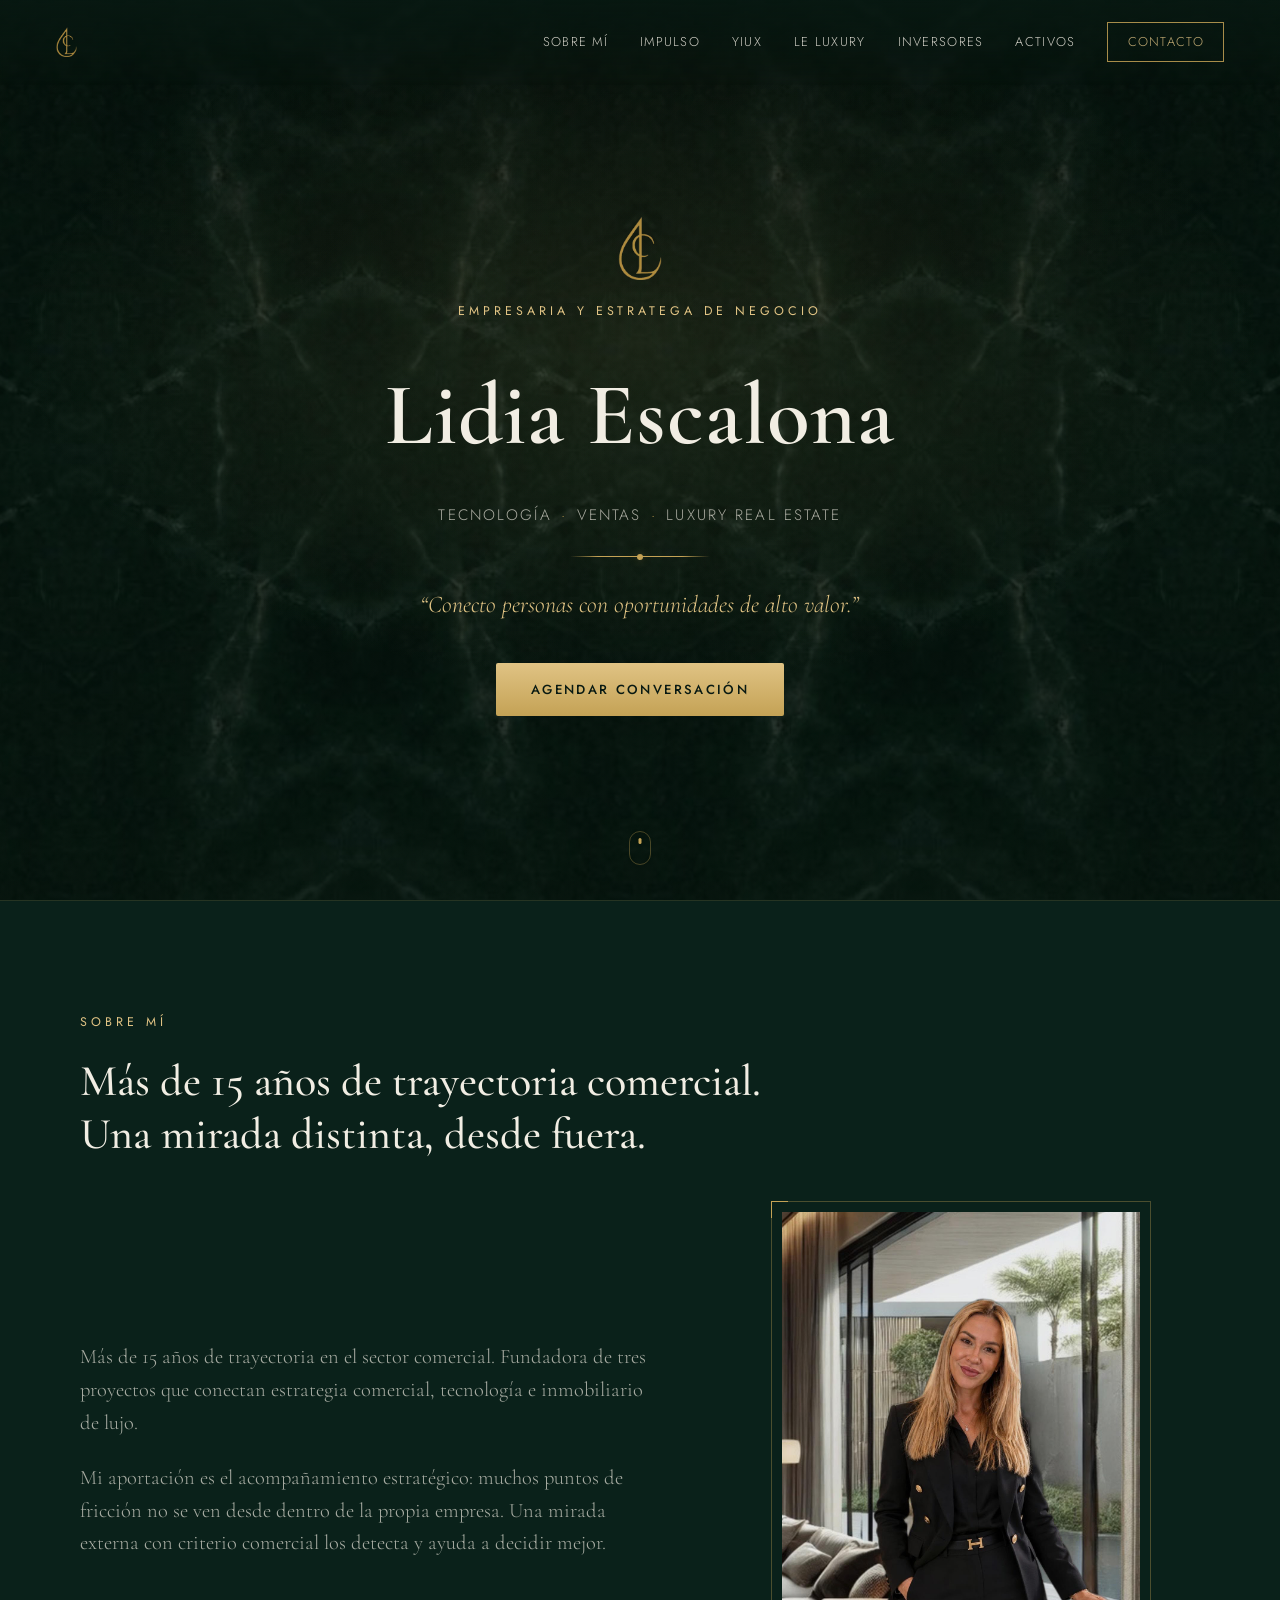
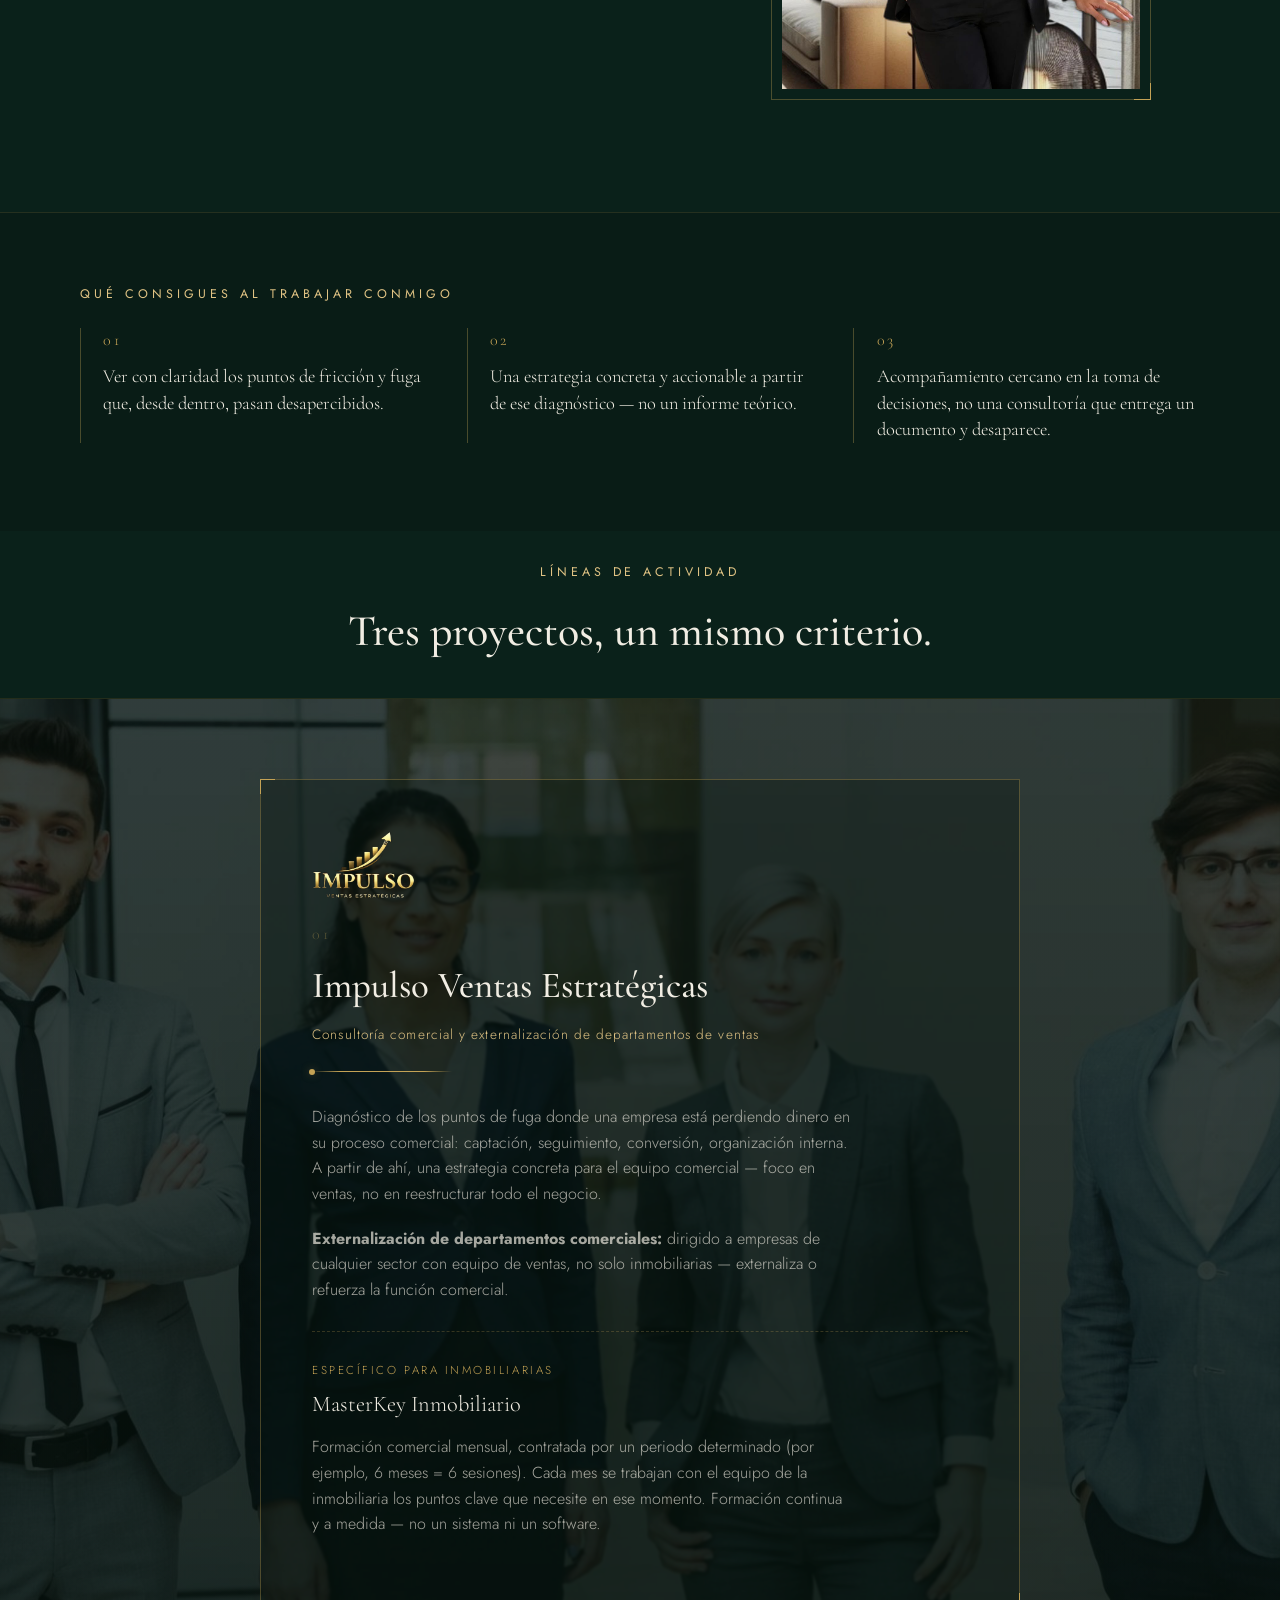
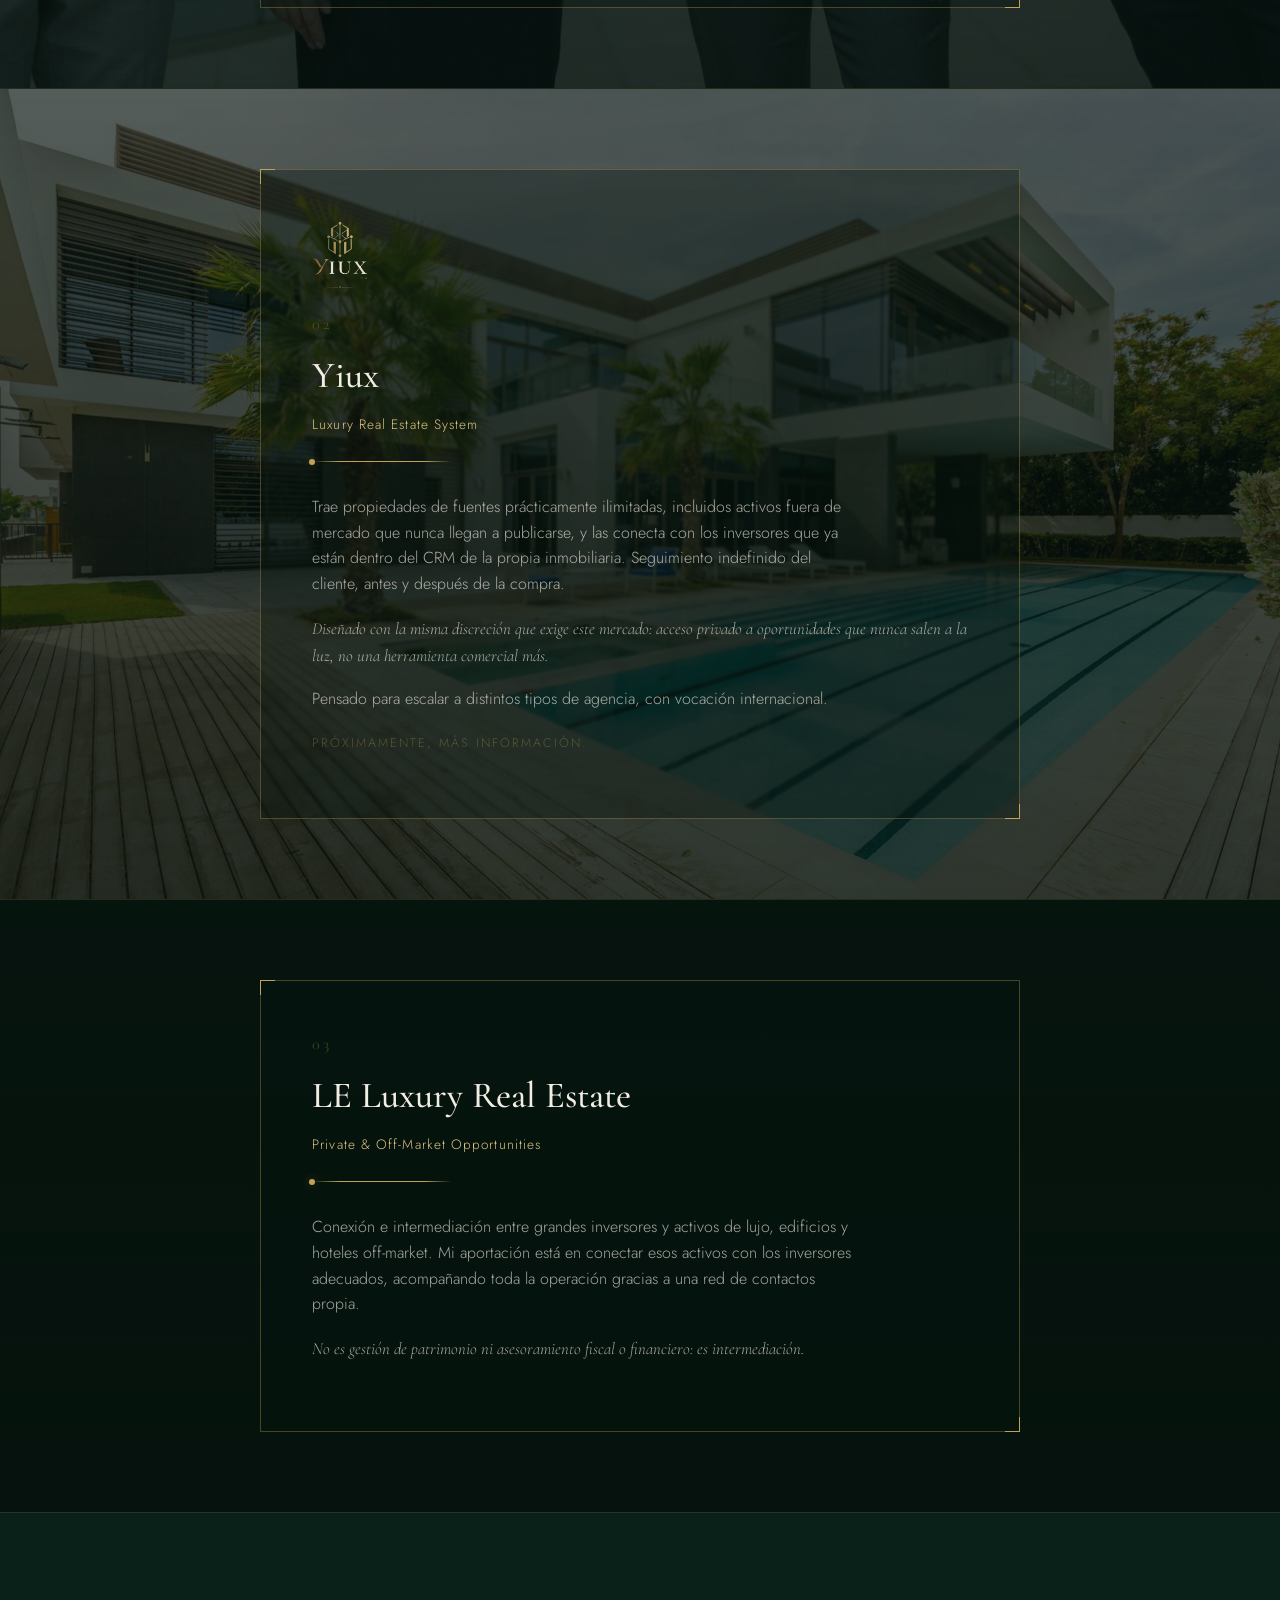
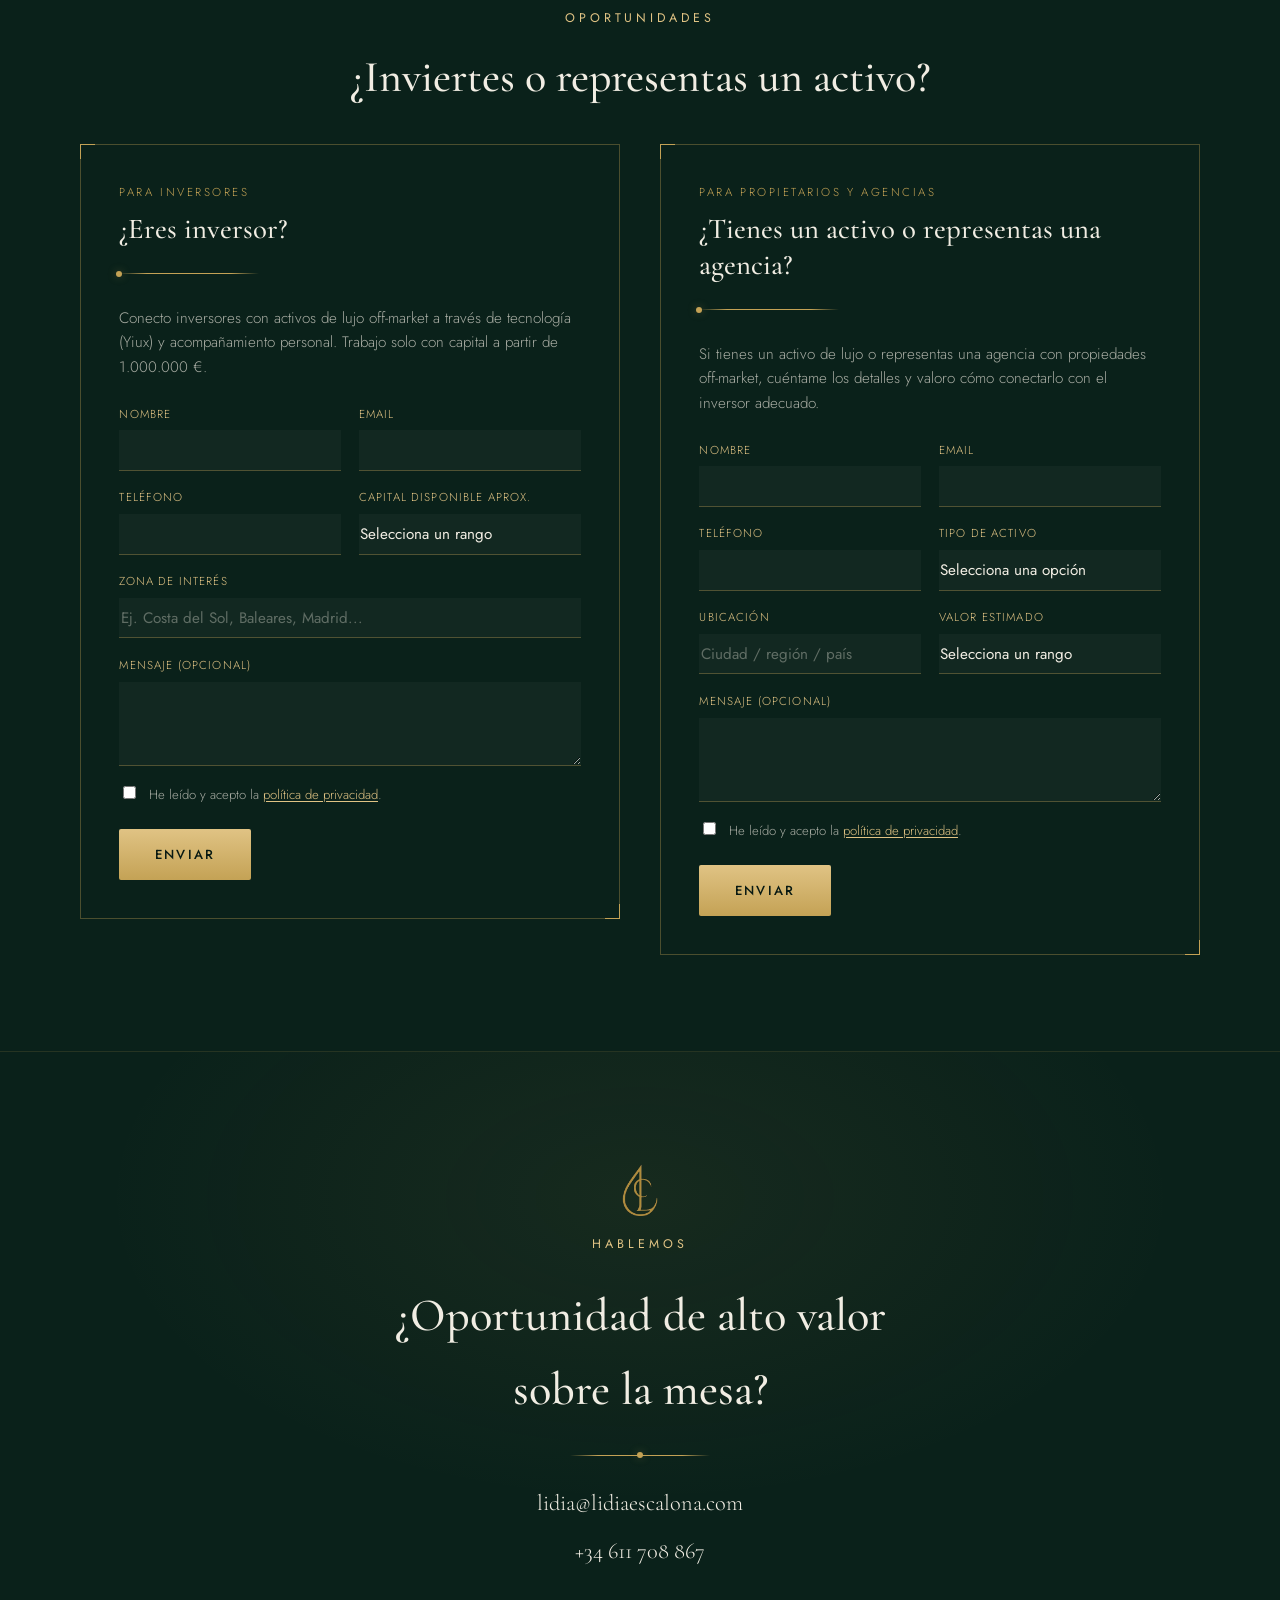
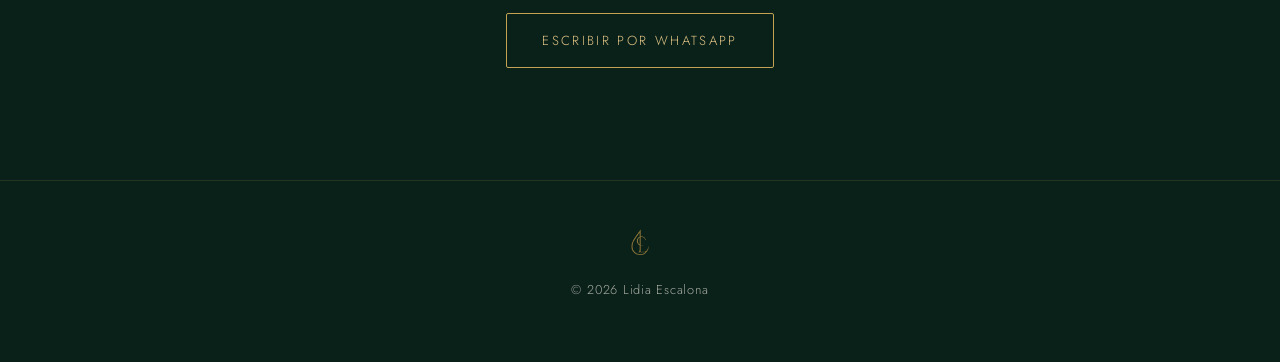
==== commit 6ec6fe21: "Añade formularios de captación (inversores / activos) y política de privacidad - Nueva sección "¿Inv" ====
--- a/index.html
+++ b/index.html
@@ -47,6 +47,8 @@
       <a href="#impulso">Impulso</a>
       <a href="#yiux">Yiux</a>
       <a href="#le">LE Luxury</a>
+      <a href="#inversores">Inversores</a>
+      <a href="#activos">Activos</a>
       <a href="#contacto" class="nav__cta">Contacto</a>
     </nav>
     <button class="nav__toggle" id="navToggle" aria-label="Abrir menú" aria-expanded="false">
@@ -218,6 +220,160 @@
       </article>
     </section>
 
+    <!-- LEADS: INVERSORES Y ACTIVOS -->
+    <section class="leads">
+      <div class="leads__intro">
+        <p class="kicker kicker--left">Oportunidades</p>
+        <h2 class="section-title">¿Inviertes o representas un activo?</h2>
+      </div>
+
+      <div class="leads__grid">
+
+        <!-- INVERSOR -->
+        <article class="leadcard" id="inversores">
+          <div class="leadcard__frame">
+            <p class="leadcard__eyebrow">Para inversores</p>
+            <h3 class="leadcard__title">¿Eres inversor?</h3>
+            <div class="rule rule--left"><span class="rule__dot"></span></div>
+            <p class="leadcard__text">
+              Conecto inversores con activos de lujo off-market a través de
+              tecnología (Yiux) y acompañamiento personal. Trabajo solo con
+              capital a partir de 1.000.000&nbsp;€.
+            </p>
+
+            <form class="leadform" id="formInversor" action="https://formspree.io/f/REEMPLAZAR_INVERSOR" method="POST">
+              <div class="leadform__fields">
+                <div class="leadform__row">
+                  <label class="leadform__field">
+                    <span>Nombre</span>
+                    <input type="text" name="nombre" required>
+                  </label>
+                  <label class="leadform__field">
+                    <span>Email</span>
+                    <input type="email" name="email" required>
+                  </label>
+                </div>
+                <div class="leadform__row">
+                  <label class="leadform__field">
+                    <span>Teléfono</span>
+                    <input type="tel" name="telefono">
+                  </label>
+                  <label class="leadform__field">
+                    <span>Capital disponible aprox.</span>
+                    <select name="capital_disponible" required>
+                      <option value="" disabled selected>Selecciona un rango</option>
+                      <option value="1M-3M €">1M – 3M €</option>
+                      <option value="3M-10M €">3M – 10M €</option>
+                      <option value="+10M €">Más de 10M €</option>
+                    </select>
+                  </label>
+                </div>
+                <label class="leadform__field">
+                  <span>Zona de interés</span>
+                  <input type="text" name="zona_interes" placeholder="Ej. Costa del Sol, Baleares, Madrid...">
+                </label>
+                <label class="leadform__field">
+                  <span>Mensaje (opcional)</span>
+                  <textarea name="mensaje" rows="3"></textarea>
+                </label>
+
+                <label class="leadform__checkbox">
+                  <input type="checkbox" name="privacidad" required>
+                  <span>He leído y acepto la <a href="privacidad.html" target="_blank" rel="noopener">política de privacidad</a>.</span>
+                </label>
+
+                <input type="hidden" name="_subject" value="lidiaescalona.com — Nuevo inversor">
+                <input type="text" name="_gotcha" class="leadform__hp" tabindex="-1" autocomplete="off" aria-hidden="true">
+
+                <button type="submit" class="btn btn--gold leadform__submit">Enviar</button>
+              </div>
+
+              <p class="leadform__success" role="status" hidden>Gracias, revisaré tu perfil y me pondré en contacto contigo en menos de 48h.</p>
+              <p class="leadform__error" role="alert" hidden>No se pudo enviar el formulario. Escríbeme directamente a <a href="mailto:lidia@lidiaescalona.com">lidia@lidiaescalona.com</a>.</p>
+            </form>
+          </div>
+        </article>
+
+        <!-- ACTIVO / AGENCIA -->
+        <article class="leadcard" id="activos">
+          <div class="leadcard__frame">
+            <p class="leadcard__eyebrow">Para propietarios y agencias</p>
+            <h3 class="leadcard__title">¿Tienes un activo o representas una agencia?</h3>
+            <div class="rule rule--left"><span class="rule__dot"></span></div>
+            <p class="leadcard__text">
+              Si tienes un activo de lujo o representas una agencia con
+              propiedades off-market, cuéntame los detalles y valoro cómo
+              conectarlo con el inversor adecuado.
+            </p>
+
+            <form class="leadform" id="formActivo" action="https://formspree.io/f/REEMPLAZAR_ACTIVO" method="POST">
+              <div class="leadform__fields">
+                <div class="leadform__row">
+                  <label class="leadform__field">
+                    <span>Nombre</span>
+                    <input type="text" name="nombre" required>
+                  </label>
+                  <label class="leadform__field">
+                    <span>Email</span>
+                    <input type="email" name="email" required>
+                  </label>
+                </div>
+                <div class="leadform__row">
+                  <label class="leadform__field">
+                    <span>Teléfono</span>
+                    <input type="tel" name="telefono">
+                  </label>
+                  <label class="leadform__field">
+                    <span>Tipo de activo</span>
+                    <select name="tipo_activo" required>
+                      <option value="" disabled selected>Selecciona una opción</option>
+                      <option value="Vivienda / villa">Vivienda / villa</option>
+                      <option value="Edificio">Edificio</option>
+                      <option value="Hotel">Hotel</option>
+                      <option value="Otro">Otro</option>
+                    </select>
+                  </label>
+                </div>
+                <div class="leadform__row">
+                  <label class="leadform__field">
+                    <span>Ubicación</span>
+                    <input type="text" name="ubicacion" placeholder="Ciudad / región / país">
+                  </label>
+                  <label class="leadform__field">
+                    <span>Valor estimado</span>
+                    <select name="valor_estimado">
+                      <option value="" disabled selected>Selecciona un rango</option>
+                      <option value="1M-5M €">1M – 5M €</option>
+                      <option value="5M-20M €">5M – 20M €</option>
+                      <option value="+20M €">Más de 20M €</option>
+                    </select>
+                  </label>
+                </div>
+                <label class="leadform__field">
+                  <span>Mensaje (opcional)</span>
+                  <textarea name="mensaje" rows="3"></textarea>
+                </label>
+
+                <label class="leadform__checkbox">
+                  <input type="checkbox" name="privacidad" required>
+                  <span>He leído y acepto la <a href="privacidad.html" target="_blank" rel="noopener">política de privacidad</a>.</span>
+                </label>
+
+                <input type="hidden" name="_subject" value="lidiaescalona.com — Nuevo activo/agencia">
+                <input type="text" name="_gotcha" class="leadform__hp" tabindex="-1" autocomplete="off" aria-hidden="true">
+
+                <button type="submit" class="btn btn--gold leadform__submit">Enviar</button>
+              </div>
+
+              <p class="leadform__success" role="status" hidden>Gracias, revisaré tu perfil y me pondré en contacto contigo en menos de 48h.</p>
+              <p class="leadform__error" role="alert" hidden>No se pudo enviar el formulario. Escríbeme directamente a <a href="mailto:lidia@lidiaescalona.com">lidia@lidiaescalona.com</a>.</p>
+            </form>
+          </div>
+        </article>
+
+      </div>
+    </section>
+
     <!-- CONTACTO -->
     <section class="contact" id="contacto">
       <div class="contact__inner">
--- a/styles.css
+++ b/styles.css
@@ -480,6 +480,169 @@
   color: var(--gold-dim);
 }
 
+/* ===== Legal (Política de Privacidad) ===== */
+.legal {
+  padding: 9rem clamp(1.5rem, 6vw, 4rem) 6rem;
+}
+.legal__inner { max-width: 760px; margin: 0 auto; }
+.legal__updated {
+  font-size: 0.85rem;
+  color: var(--offwhite-dim);
+  margin: -1.5rem 0 0;
+}
+.legal h2 {
+  font-family: var(--serif);
+  font-weight: 500;
+  font-size: 1.4rem;
+  color: var(--gold-light);
+  margin: 2.2rem 0 0.8rem;
+}
+.legal p {
+  font-size: 0.98rem;
+  line-height: 1.7;
+  color: var(--offwhite-dim);
+  margin: 0 0 1rem;
+}
+.legal a { color: var(--gold-light); text-decoration: underline; text-underline-offset: 2px; }
+.legal__list {
+  margin: 0 0 1rem;
+  padding-left: 1.3rem;
+  color: var(--offwhite-dim);
+}
+.legal__list li { margin-bottom: 0.5rem; line-height: 1.6; }
+.legal__list strong { color: var(--offwhite); }
+
+/* ===== Leads (Inversores / Activos) ===== */
+.leads {
+  padding: 6rem clamp(1.5rem, 6vw, 4rem);
+  border-top: 1px solid rgba(196,162,85,0.15);
+}
+.leads__intro {
+  max-width: var(--container);
+  margin: 0 auto;
+  text-align: center;
+}
+.leads__intro .kicker { text-align: center; }
+.leads__intro .section-title { text-align: center; }
+
+.leads__grid {
+  max-width: var(--container);
+  margin: 2.5rem auto 0;
+  display: grid;
+  grid-template-columns: 1fr 1fr;
+  gap: clamp(1.5rem, 4vw, 2.5rem);
+  align-items: start;
+}
+
+.leadcard__frame {
+  height: 100%;
+  padding: clamp(1.8rem, 3vw, 2.6rem);
+  border: 1px solid var(--gold-dim);
+  position: relative;
+}
+.leadcard__frame::before,
+.leadcard__frame::after {
+  content: "";
+  position: absolute;
+  width: 14px; height: 14px;
+  border: 1px solid var(--gold);
+}
+.leadcard__frame::before { top: -1px; left: -1px; border-right: none; border-bottom: none; }
+.leadcard__frame::after { bottom: -1px; right: -1px; border-left: none; border-top: none; }
+
+.leadcard__eyebrow {
+  font-size: 0.72rem;
+  letter-spacing: 0.22em;
+  text-transform: uppercase;
+  color: var(--gold);
+  margin: 0 0 0.6rem;
+}
+.leadcard__title {
+  font-family: var(--serif);
+  font-weight: 500;
+  font-size: clamp(1.4rem, 2.6vw, 1.8rem);
+  color: var(--offwhite);
+  margin: 0;
+  line-height: 1.25;
+}
+.leadcard__text {
+  font-size: 0.95rem;
+  color: var(--offwhite-dim);
+  margin: 0 0 1.6rem;
+}
+
+.leadform { display: flex; flex-direction: column; }
+.leadform__fields { display: flex; flex-direction: column; gap: 1.1rem; }
+.leadform__row {
+  display: grid;
+  grid-template-columns: 1fr 1fr;
+  gap: 1.1rem;
+}
+.leadform__field {
+  display: flex;
+  flex-direction: column;
+  gap: 0.45rem;
+  font-size: 0.72rem;
+  letter-spacing: 0.1em;
+  text-transform: uppercase;
+  color: var(--gold-light);
+}
+.leadform__field input,
+.leadform__field select,
+.leadform__field textarea {
+  font-family: var(--sans);
+  font-size: 0.95rem;
+  letter-spacing: normal;
+  text-transform: none;
+  color: var(--offwhite);
+  background: rgba(255,255,255,0.03);
+  border: none;
+  border-bottom: 1px solid var(--gold-dim);
+  padding: 0.55rem 0.1rem;
+  outline: none;
+  transition: border-color 0.25s;
+}
+.leadform__field select { appearance: none; cursor: pointer; }
+.leadform__field select option { background: var(--green-950); color: var(--offwhite); }
+.leadform__field textarea { resize: vertical; min-height: 4.5em; font-family: var(--sans); }
+.leadform__field input:focus,
+.leadform__field select:focus,
+.leadform__field textarea:focus { border-color: var(--gold); }
+.leadform__field input::placeholder,
+.leadform__field textarea::placeholder { color: rgba(241,237,227,0.35); }
+
+.leadform__checkbox {
+  display: flex;
+  align-items: flex-start;
+  gap: 0.6rem;
+  font-size: 0.82rem;
+  letter-spacing: normal;
+  text-transform: none;
+  color: var(--offwhite-dim);
+  cursor: pointer;
+}
+.leadform__checkbox input {
+  margin-top: 0.2em;
+  accent-color: var(--gold);
+  flex-shrink: 0;
+}
+.leadform__checkbox a { color: var(--gold-light); text-decoration: underline; text-underline-offset: 2px; }
+
+.leadform__hp { position: absolute; left: -9999px; width: 1px; height: 1px; opacity: 0; }
+
+.leadform__submit { align-self: flex-start; margin-top: 0.4rem; border: none; cursor: pointer; }
+.leadform__submit:disabled { opacity: 0.6; cursor: not-allowed; }
+
+.leadform__success,
+.leadform__error {
+  font-family: var(--serif);
+  font-size: 1.05rem;
+  margin: 0;
+}
+.leadform__success { color: var(--gold-light); }
+.leadform__error { color: #e08a7d; margin-top: 0.8rem; }
+.leadform__error a { color: var(--gold-light); text-decoration: underline; }
+
 /* ===== Contact ===== */
 .contact {
   padding: 7rem clamp(1.5rem, 6vw, 4rem);
@@ -527,6 +690,11 @@
   .about__grid { grid-template-columns: 1fr; }
   .about__photo { order: -1; max-width: 300px; }
   .value__grid { grid-template-columns: 1fr; gap: 1.8rem; }
+  .leads__grid { grid-template-columns: 1fr; }
+}
+
+@media (max-width: 560px) {
+  .leadform__row { grid-template-columns: 1fr; }
 }
 
 @media (max-width: 720px) {
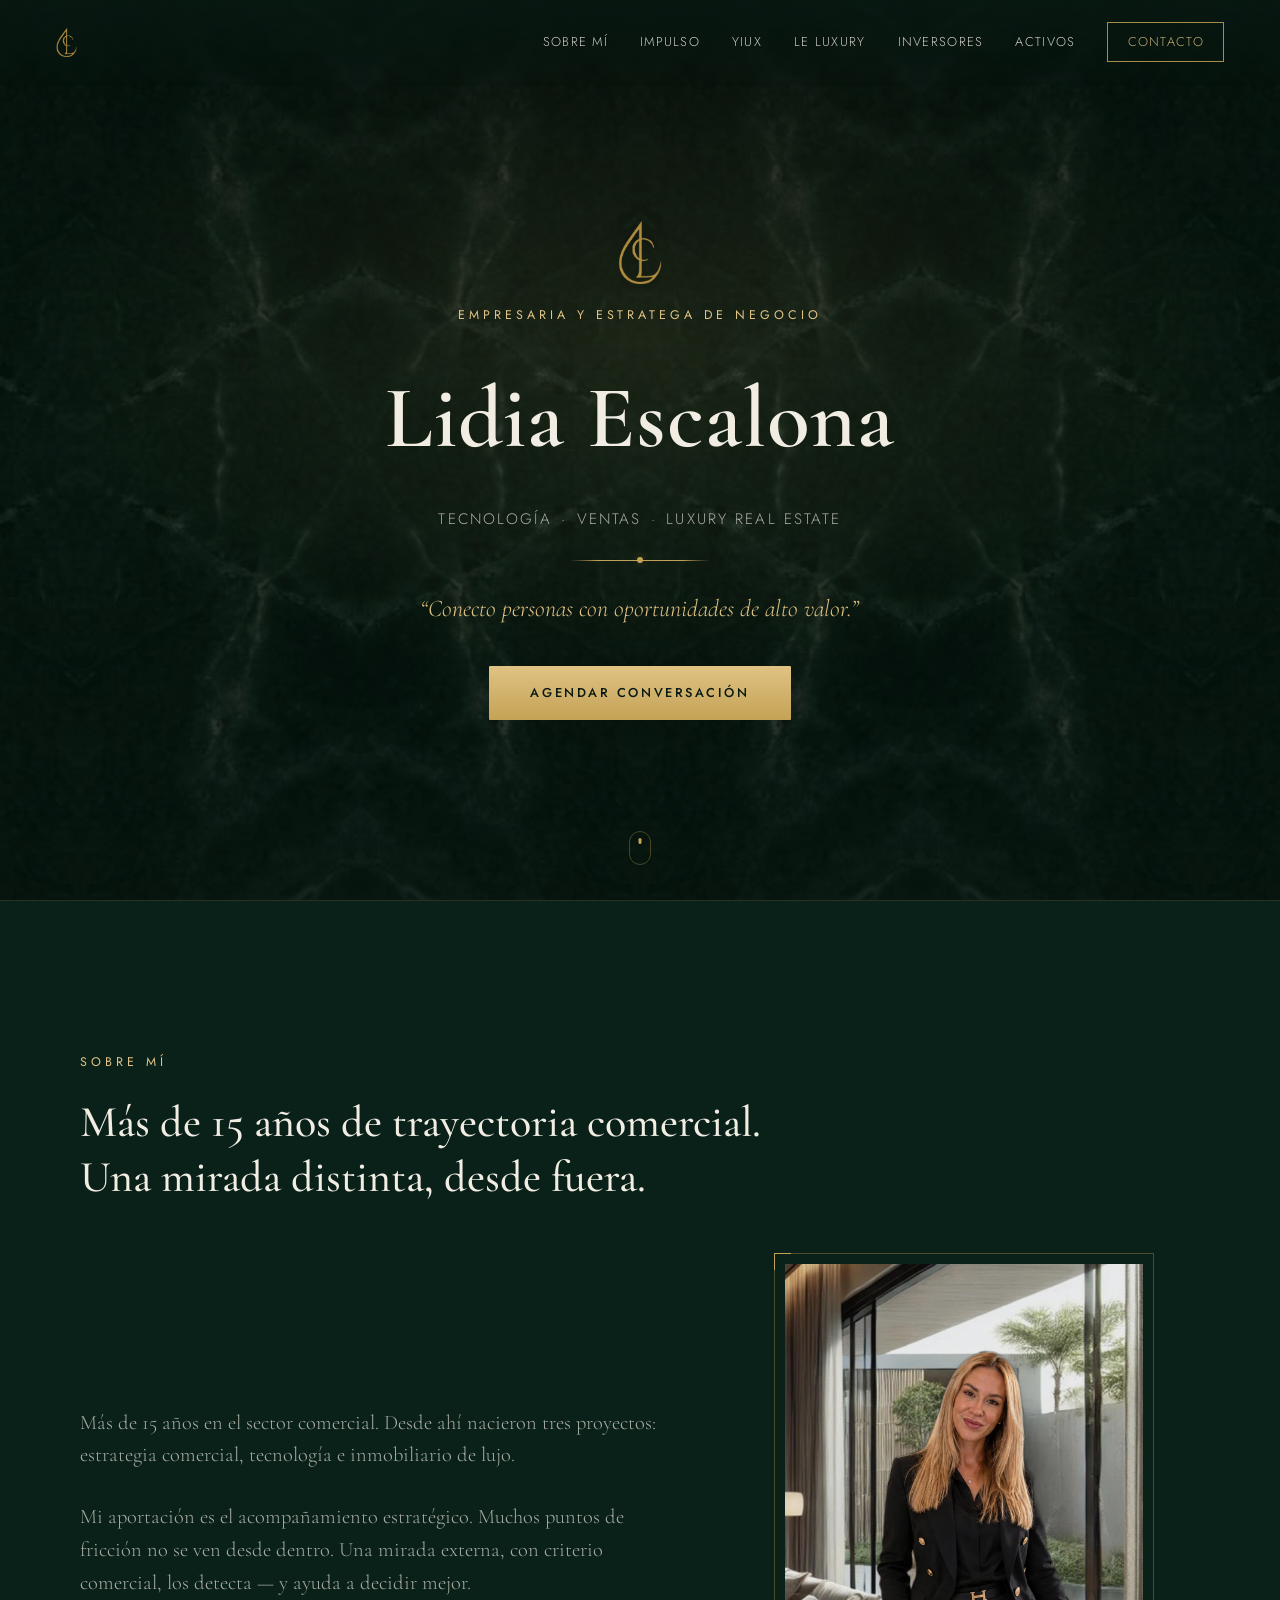
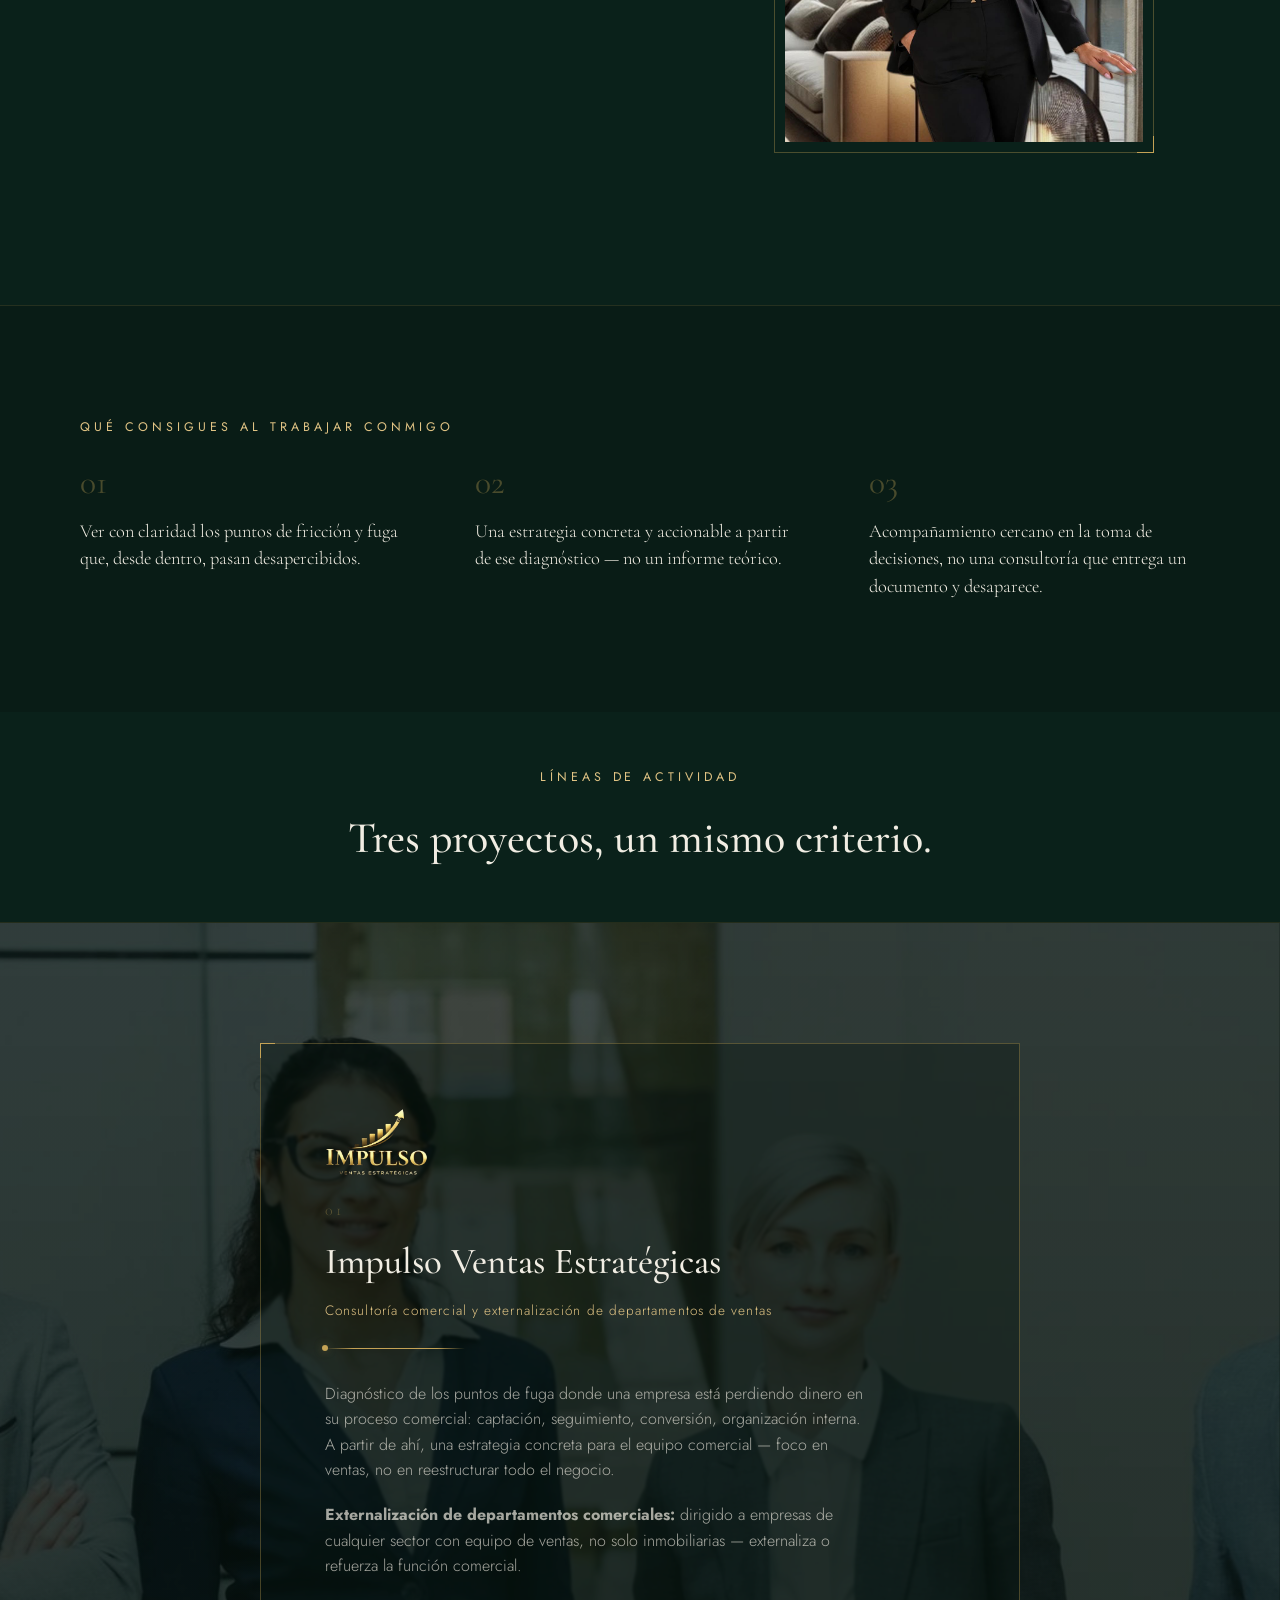
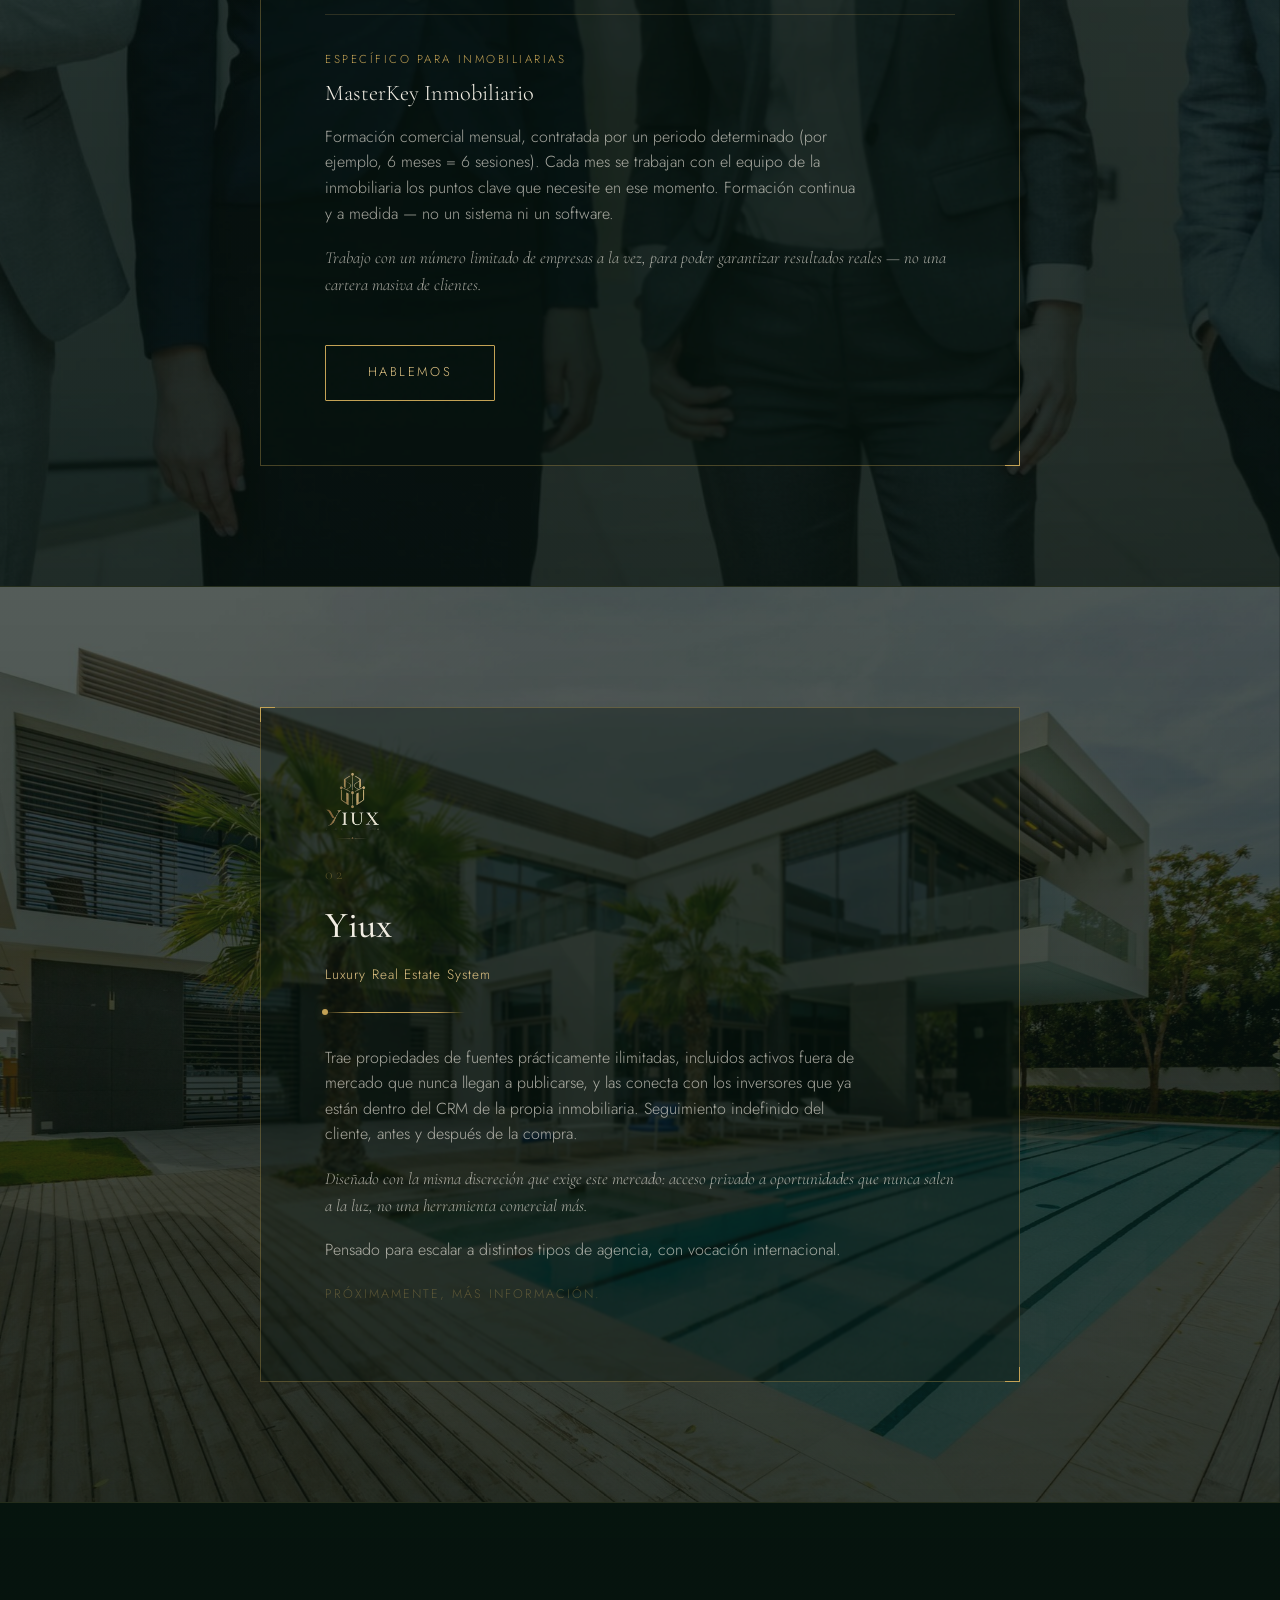
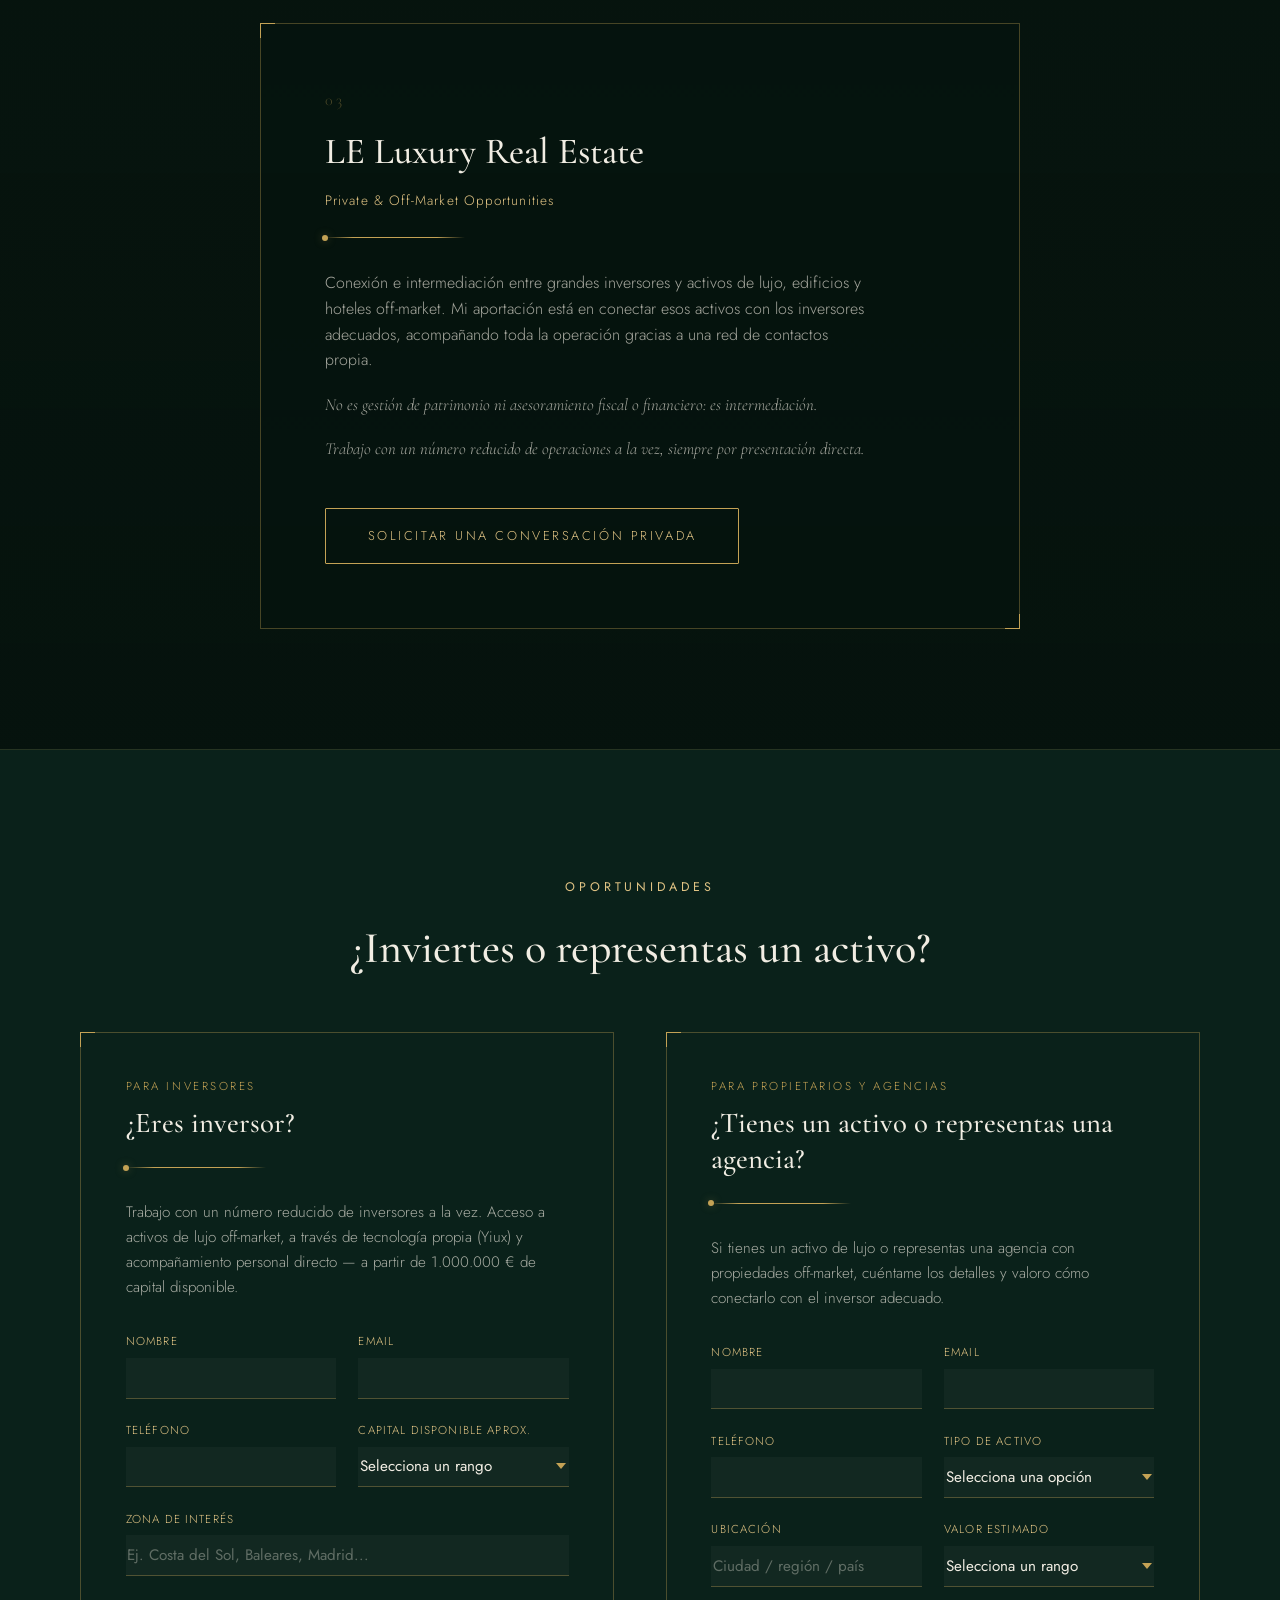
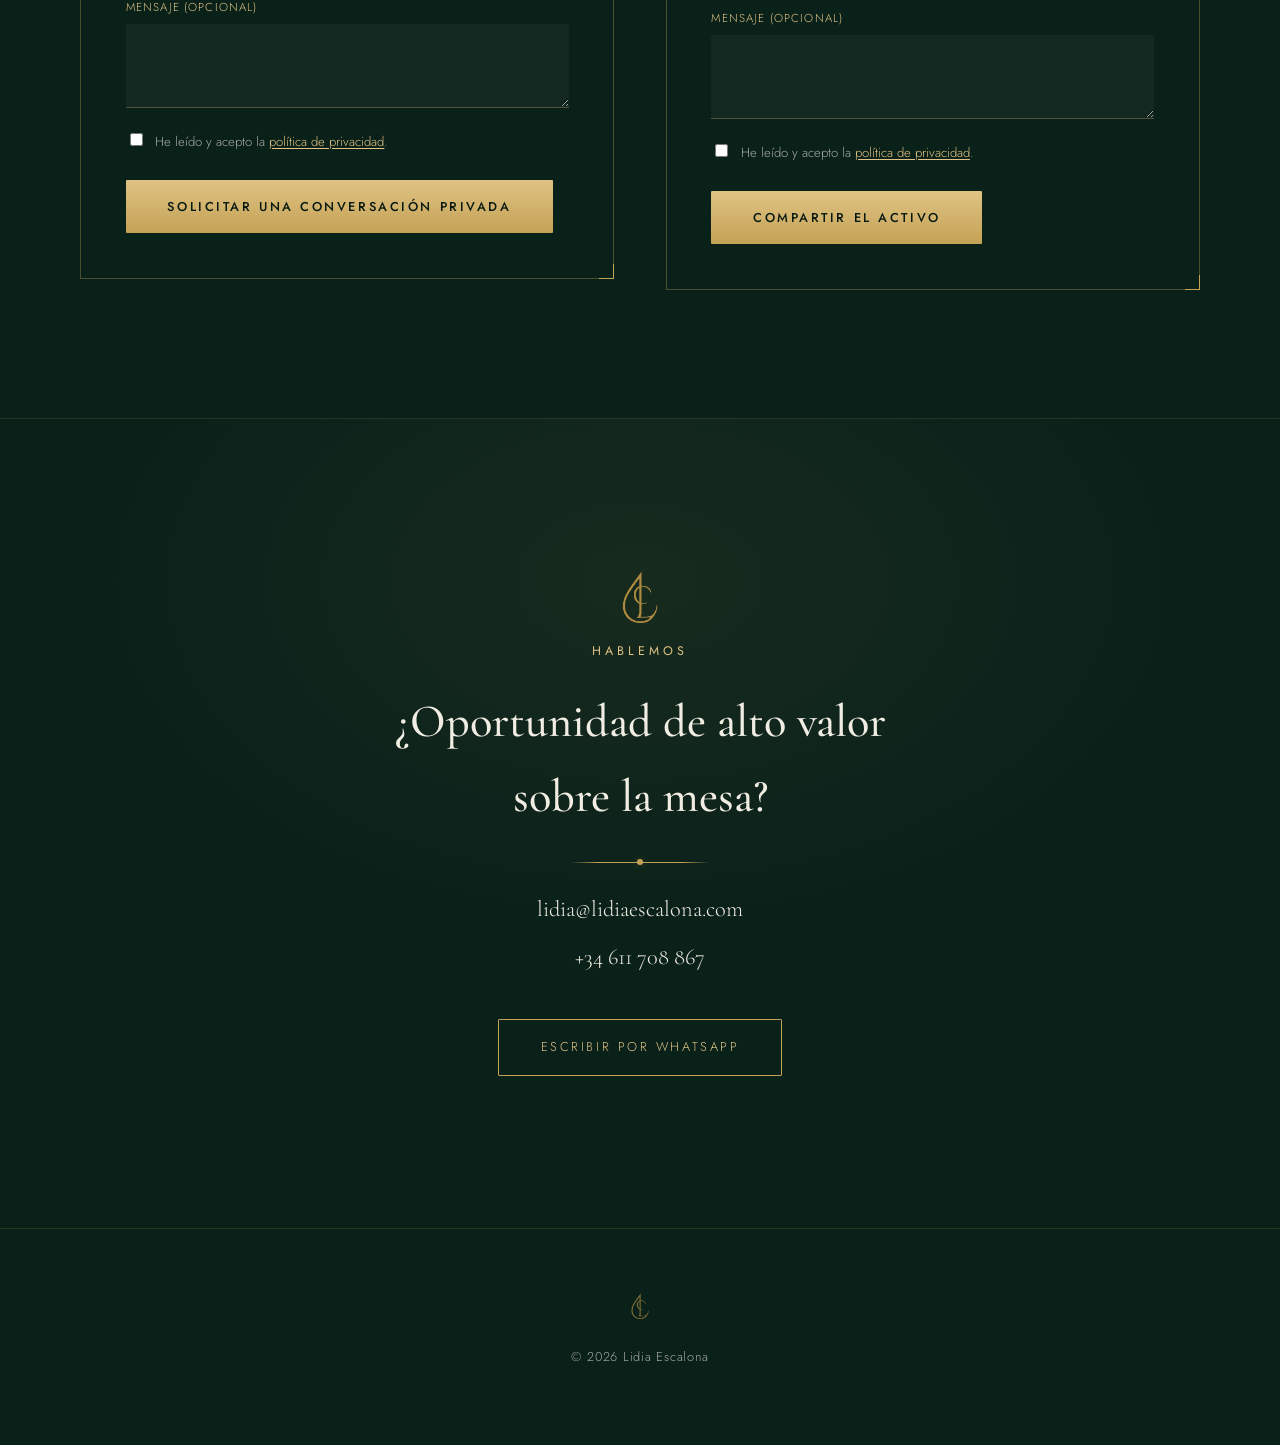
==== commit 247ca633: "Revisión de tono y diseño de alto standing en toda la web Diseño: - Más espaciado (padding/gap) en t" ====
--- a/index.html
+++ b/index.html
@@ -82,14 +82,13 @@
         <div class="about__grid">
           <div class="about__text">
             <p class="about__lead">
-              Más de 15 años de trayectoria en el sector comercial. Fundadora de tres
-              proyectos que conectan estrategia comercial, tecnología e inmobiliario
-              de lujo.
+              Más de 15 años en el sector comercial. Desde ahí nacieron tres
+              proyectos: estrategia comercial, tecnología e inmobiliario de lujo.
             </p>
             <p class="about__lead">
-              Mi aportación es el acompañamiento estratégico: muchos puntos de
-              fricción no se ven desde dentro de la propia empresa. Una mirada
-              externa con criterio comercial los detecta y ayuda a decidir mejor.
+              Mi aportación es el acompañamiento estratégico. Muchos puntos de
+              fricción no se ven desde dentro. Una mirada externa, con criterio
+              comercial, los detecta — y ayuda a decidir mejor.
             </p>
           </div>
           <div class="about__photo">
@@ -160,6 +159,12 @@
               Formación continua y a medida — no un sistema ni un software.
             </p>
           </div>
+
+          <p class="pillar__note">
+            Trabajo con un número limitado de empresas a la vez, para poder
+            garantizar resultados reales — no una cartera masiva de clientes.
+          </p>
+          <a href="#contacto" class="btn btn--gold-outline pillar__cta">Hablemos</a>
         </div>
       </article>
 
@@ -216,6 +221,11 @@
             No es gestión de patrimonio ni asesoramiento fiscal o financiero:
             es intermediación.
           </p>
+          <p class="pillar__note">
+            Trabajo con un número reducido de operaciones a la vez, siempre
+            por presentación directa.
+          </p>
+          <a href="#inversores" class="btn btn--gold-outline pillar__cta">Solicitar una conversación privada</a>
         </div>
       </article>
     </section>
@@ -236,9 +246,10 @@
             <h3 class="leadcard__title">¿Eres inversor?</h3>
             <div class="rule rule--left"><span class="rule__dot"></span></div>
             <p class="leadcard__text">
-              Conecto inversores con activos de lujo off-market a través de
-              tecnología (Yiux) y acompañamiento personal. Trabajo solo con
-              capital a partir de 1.000.000&nbsp;€.
+              Trabajo con un número reducido de inversores a la vez. Acceso a
+              activos de lujo off-market, a través de tecnología propia
+              (Yiux) y acompañamiento personal directo — a partir de
+              1.000.000&nbsp;€ de capital disponible.
             </p>
 
             <form class="leadform" id="formInversor" action="https://formspree.io/f/REEMPLAZAR_INVERSOR" method="POST">
@@ -285,7 +296,7 @@
                 <input type="hidden" name="_subject" value="lidiaescalona.com — Nuevo inversor">
                 <input type="text" name="_gotcha" class="leadform__hp" tabindex="-1" autocomplete="off" aria-hidden="true">
 
-                <button type="submit" class="btn btn--gold leadform__submit">Enviar</button>
+                <button type="submit" class="btn btn--gold leadform__submit">Solicitar una conversación privada</button>
               </div>
 
               <p class="leadform__success" role="status" hidden>Gracias, revisaré tu perfil y me pondré en contacto contigo en menos de 48h.</p>
@@ -362,7 +373,7 @@
                 <input type="hidden" name="_subject" value="lidiaescalona.com — Nuevo activo/agencia">
                 <input type="text" name="_gotcha" class="leadform__hp" tabindex="-1" autocomplete="off" aria-hidden="true">
 
-                <button type="submit" class="btn btn--gold leadform__submit">Enviar</button>
+                <button type="submit" class="btn btn--gold leadform__submit">Compartir el activo</button>
               </div>
 
               <p class="leadform__success" role="status" hidden>Gracias, revisaré tu perfil y me pondré en contacto contigo en menos de 48h.</p>
--- a/styles.css
+++ b/styles.css
@@ -74,9 +74,9 @@
   font-family: var(--serif);
   font-weight: 500;
   font-size: clamp(1.9rem, 4vw, 2.75rem);
-  line-height: 1.2;
-  color: var(--offwhite);
-  margin: 0 0 2.5rem;
+  line-height: 1.25;
+  color: var(--offwhite);
+  margin: 0 0 3rem;
 }
 
 .rule {
@@ -110,11 +110,11 @@
 .btn {
   display: inline-block;
   font-family: var(--sans);
-  font-size: 0.82rem;
-  letter-spacing: 0.18em;
+  font-size: 0.8rem;
+  letter-spacing: 0.2em;
   text-transform: uppercase;
-  padding: 1rem 2.2rem;
-  border-radius: 2px;
+  padding: 1.05rem 2.6rem;
+  border-radius: 1px;
   transition: all 0.3s ease;
 }
 .btn--gold {
@@ -189,7 +189,7 @@
   align-items: center;
   justify-content: center;
   text-align: center;
-  padding: 6rem 1.5rem 4rem;
+  padding: 7rem 1.5rem 4.5rem;
   overflow: hidden;
 }
 .hero::before {
@@ -251,7 +251,7 @@
 
 /* ===== About ===== */
 .about {
-  padding: 7rem clamp(1.5rem, 6vw, 4rem);
+  padding: 9.5rem clamp(1.5rem, 6vw, 4rem);
   border-top: 1px solid rgba(196,162,85,0.15);
 }
 .about__inner { max-width: var(--container); margin: 0 auto; }
@@ -259,12 +259,12 @@
   display: grid;
   grid-template-columns: 1.1fr 0.9fr;
   align-items: center;
-  gap: clamp(2rem, 5vw, 3.5rem);
+  gap: clamp(2.5rem, 6vw, 4.5rem);
 }
 .about__text {
   display: flex;
   flex-direction: column;
-  gap: 1.4rem;
+  gap: 1.8rem;
 }
 .about__lead {
   font-family: var(--serif);
@@ -296,7 +296,7 @@
 
 /* ===== Value proposition ===== */
 .value {
-  padding: 4.5rem clamp(1.5rem, 6vw, 4rem) 5.5rem;
+  padding: 7rem clamp(1.5rem, 6vw, 4rem);
   border-top: 1px solid rgba(196,162,85,0.15);
   background: rgba(0,0,0,0.14);
 }
@@ -304,32 +304,30 @@
 .value__grid {
   display: grid;
   grid-template-columns: repeat(3, 1fr);
-  gap: 2.5rem;
-}
-.value__item {
-  border-left: 1px solid var(--gold-dim);
-  padding-left: 1.4rem;
-}
+  gap: clamp(2.5rem, 5vw, 4rem);
+}
+.value__item { padding-top: 0.4rem; }
 .value__index {
   font-family: var(--serif);
-  color: var(--gold);
-  font-size: 1rem;
-  letter-spacing: 0.15em;
-  margin: 0 0 0.6rem;
+  font-weight: 400;
+  color: var(--gold-dim);
+  font-size: 2.1rem;
+  line-height: 1;
+  margin: 0 0 1.1rem;
 }
 .value__text {
   font-family: var(--serif);
   font-size: 1.15rem;
   color: var(--offwhite);
   margin: 0;
-  line-height: 1.45;
+  line-height: 1.5;
 }
 
 /* ===== Pillars ===== */
 .pillars__intro {
   max-width: var(--container);
   margin: 0 auto;
-  padding: 2rem clamp(1.5rem, 6vw, 4rem) 0;
+  padding: 3.5rem clamp(1.5rem, 6vw, 4rem) 0.5rem;
   text-align: center;
 }
 .pillars__intro .kicker { text-align: center; }
@@ -337,13 +335,13 @@
 
 .pillar {
   position: relative;
-  padding: 5rem clamp(1.5rem, 6vw, 4rem);
+  padding: 7.5rem clamp(1.5rem, 6vw, 4rem);
   border-top: 1px solid rgba(196,162,85,0.15);
 }
 .pillar__frame {
   max-width: 760px;
   margin: 0 auto;
-  padding: clamp(2rem, 4vw, 3.5rem);
+  padding: clamp(2.5rem, 5vw, 4.5rem);
   border: 1px solid var(--gold-dim);
   position: relative;
 }
@@ -449,10 +447,11 @@
   max-width: 60ch;
 }
 .pillar__service {
-  margin-top: 1.8rem;
-  padding-top: 1.8rem;
-  border-top: 1px dashed rgba(196,162,85,0.25);
-}
+  margin-top: 2.2rem;
+  padding-top: 2.2rem;
+  border-top: 1px solid rgba(196,162,85,0.2);
+}
+.pillar__cta { margin-top: 1.8rem; }
 .pillar__service-label {
   font-size: 0.72rem;
   letter-spacing: 0.22em;
@@ -514,7 +513,7 @@
 
 /* ===== Leads (Inversores / Activos) ===== */
 .leads {
-  padding: 6rem clamp(1.5rem, 6vw, 4rem);
+  padding: 8rem clamp(1.5rem, 6vw, 4rem);
   border-top: 1px solid rgba(196,162,85,0.15);
 }
 .leads__intro {
@@ -527,16 +526,16 @@
 
 .leads__grid {
   max-width: var(--container);
-  margin: 2.5rem auto 0;
+  margin: 3.5rem auto 0;
   display: grid;
   grid-template-columns: 1fr 1fr;
-  gap: clamp(1.5rem, 4vw, 2.5rem);
+  gap: clamp(2rem, 4vw, 3.5rem);
   align-items: start;
 }
 
 .leadcard__frame {
   height: 100%;
-  padding: clamp(1.8rem, 3vw, 2.6rem);
+  padding: clamp(2.2rem, 3.5vw, 3.2rem);
   border: 1px solid var(--gold-dim);
   position: relative;
 }
@@ -567,16 +566,17 @@
 }
 .leadcard__text {
   font-size: 0.95rem;
-  color: var(--offwhite-dim);
-  margin: 0 0 1.6rem;
+  line-height: 1.65;
+  color: var(--offwhite-dim);
+  margin: 0 0 2rem;
 }
 
 .leadform { display: flex; flex-direction: column; }
-.leadform__fields { display: flex; flex-direction: column; gap: 1.1rem; }
+.leadform__fields { display: flex; flex-direction: column; gap: 1.4rem; }
 .leadform__row {
   display: grid;
   grid-template-columns: 1fr 1fr;
-  gap: 1.1rem;
+  gap: 1.4rem;
 }
 .leadform__field {
   display: flex;
@@ -602,7 +602,14 @@
   outline: none;
   transition: border-color 0.25s;
 }
-.leadform__field select { appearance: none; cursor: pointer; }
+.leadform__field select {
+  appearance: none;
+  cursor: pointer;
+  background-image: url("data:image/svg+xml;utf8,<svg xmlns='http://www.w3.org/2000/svg' width='10' height='6'><path d='M0 0l5 6 5-6z' fill='%23c4a255'/></svg>");
+  background-repeat: no-repeat;
+  background-position: right 0.15rem center;
+  padding-right: 1.1rem;
+}
 .leadform__field select option { background: var(--green-950); color: var(--offwhite); }
 .leadform__field textarea { resize: vertical; min-height: 4.5em; font-family: var(--sans); }
 .leadform__field input:focus,
@@ -645,7 +652,7 @@
 
 /* ===== Contact ===== */
 .contact {
-  padding: 7rem clamp(1.5rem, 6vw, 4rem);
+  padding: 9.5rem clamp(1.5rem, 6vw, 4rem);
   text-align: center;
   border-top: 1px solid rgba(196,162,85,0.15);
   background: radial-gradient(ellipse 60% 60% at 50% 20%, rgba(196,162,85,0.07), transparent 70%);
@@ -678,8 +685,8 @@
   display: flex;
   flex-direction: column;
   align-items: center;
-  gap: 0.8rem;
-  padding: 3rem 1.5rem;
+  gap: 1rem;
+  padding: 4rem 1.5rem;
   border-top: 1px solid rgba(196,162,85,0.15);
   color: var(--offwhite-dim);
   font-size: 0.8rem;
@@ -689,8 +696,14 @@
 @media (max-width: 860px) {
   .about__grid { grid-template-columns: 1fr; }
   .about__photo { order: -1; max-width: 300px; }
-  .value__grid { grid-template-columns: 1fr; gap: 1.8rem; }
+  .value__grid { grid-template-columns: 1fr; gap: 2.6rem; }
   .leads__grid { grid-template-columns: 1fr; }
+
+  .about,
+  .contact { padding-top: 6rem; padding-bottom: 6rem; }
+  .value { padding-top: 5rem; padding-bottom: 5rem; }
+  .pillar { padding-top: 5rem; padding-bottom: 5rem; }
+  .leads { padding-top: 5.5rem; padding-bottom: 5.5rem; }
 }
 
 @media (max-width: 560px) {
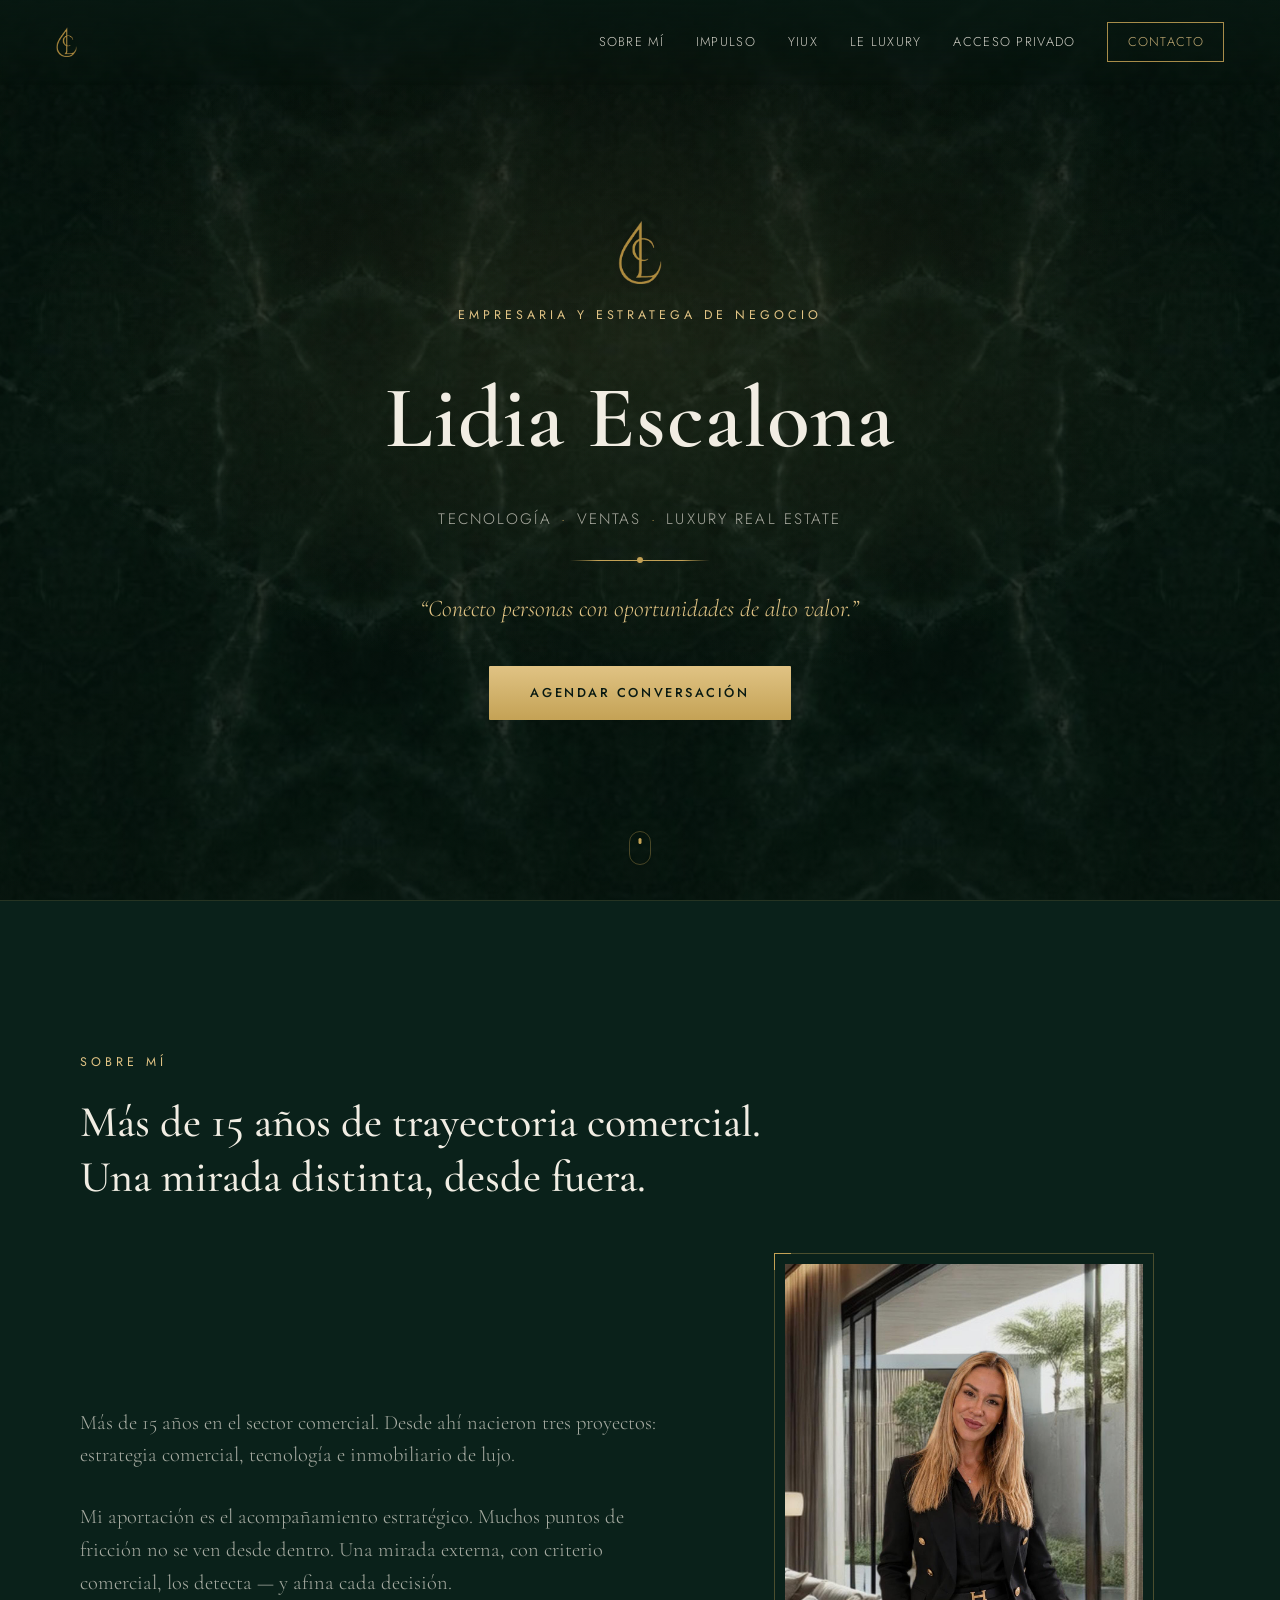
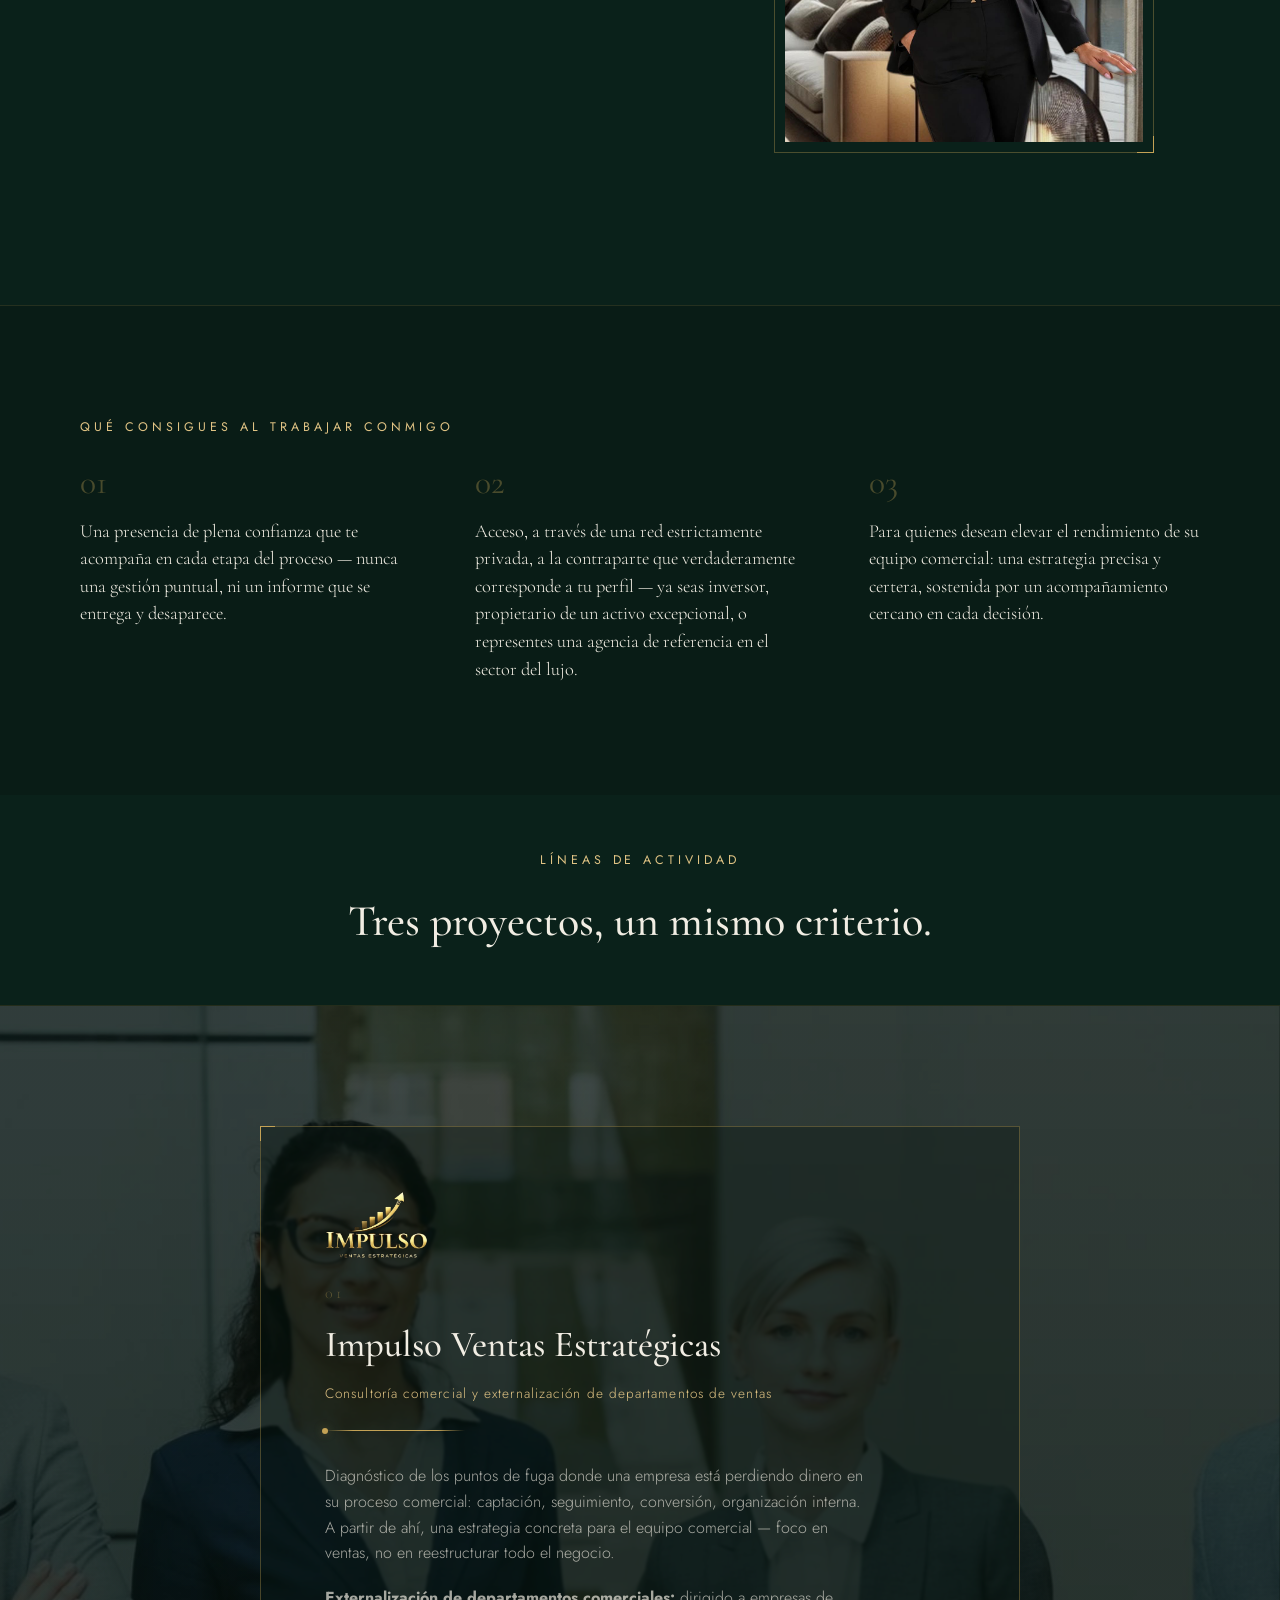
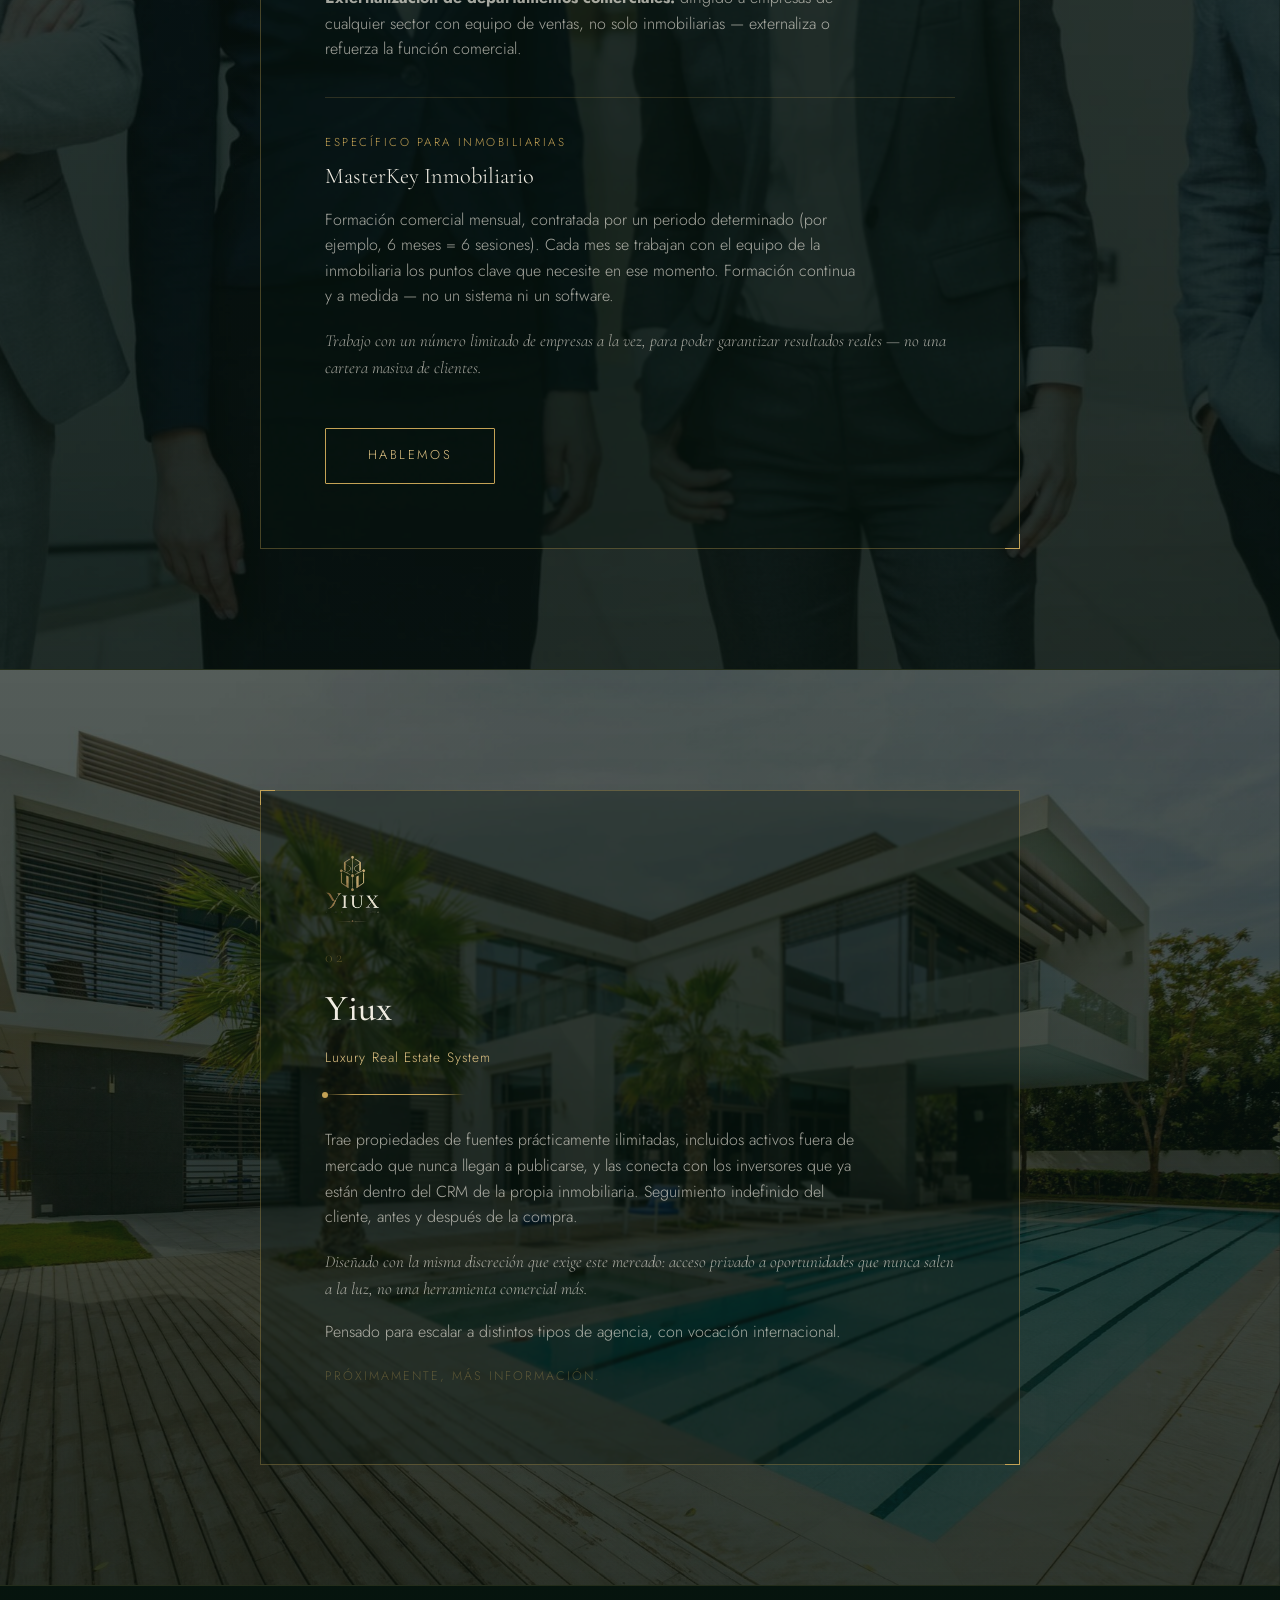
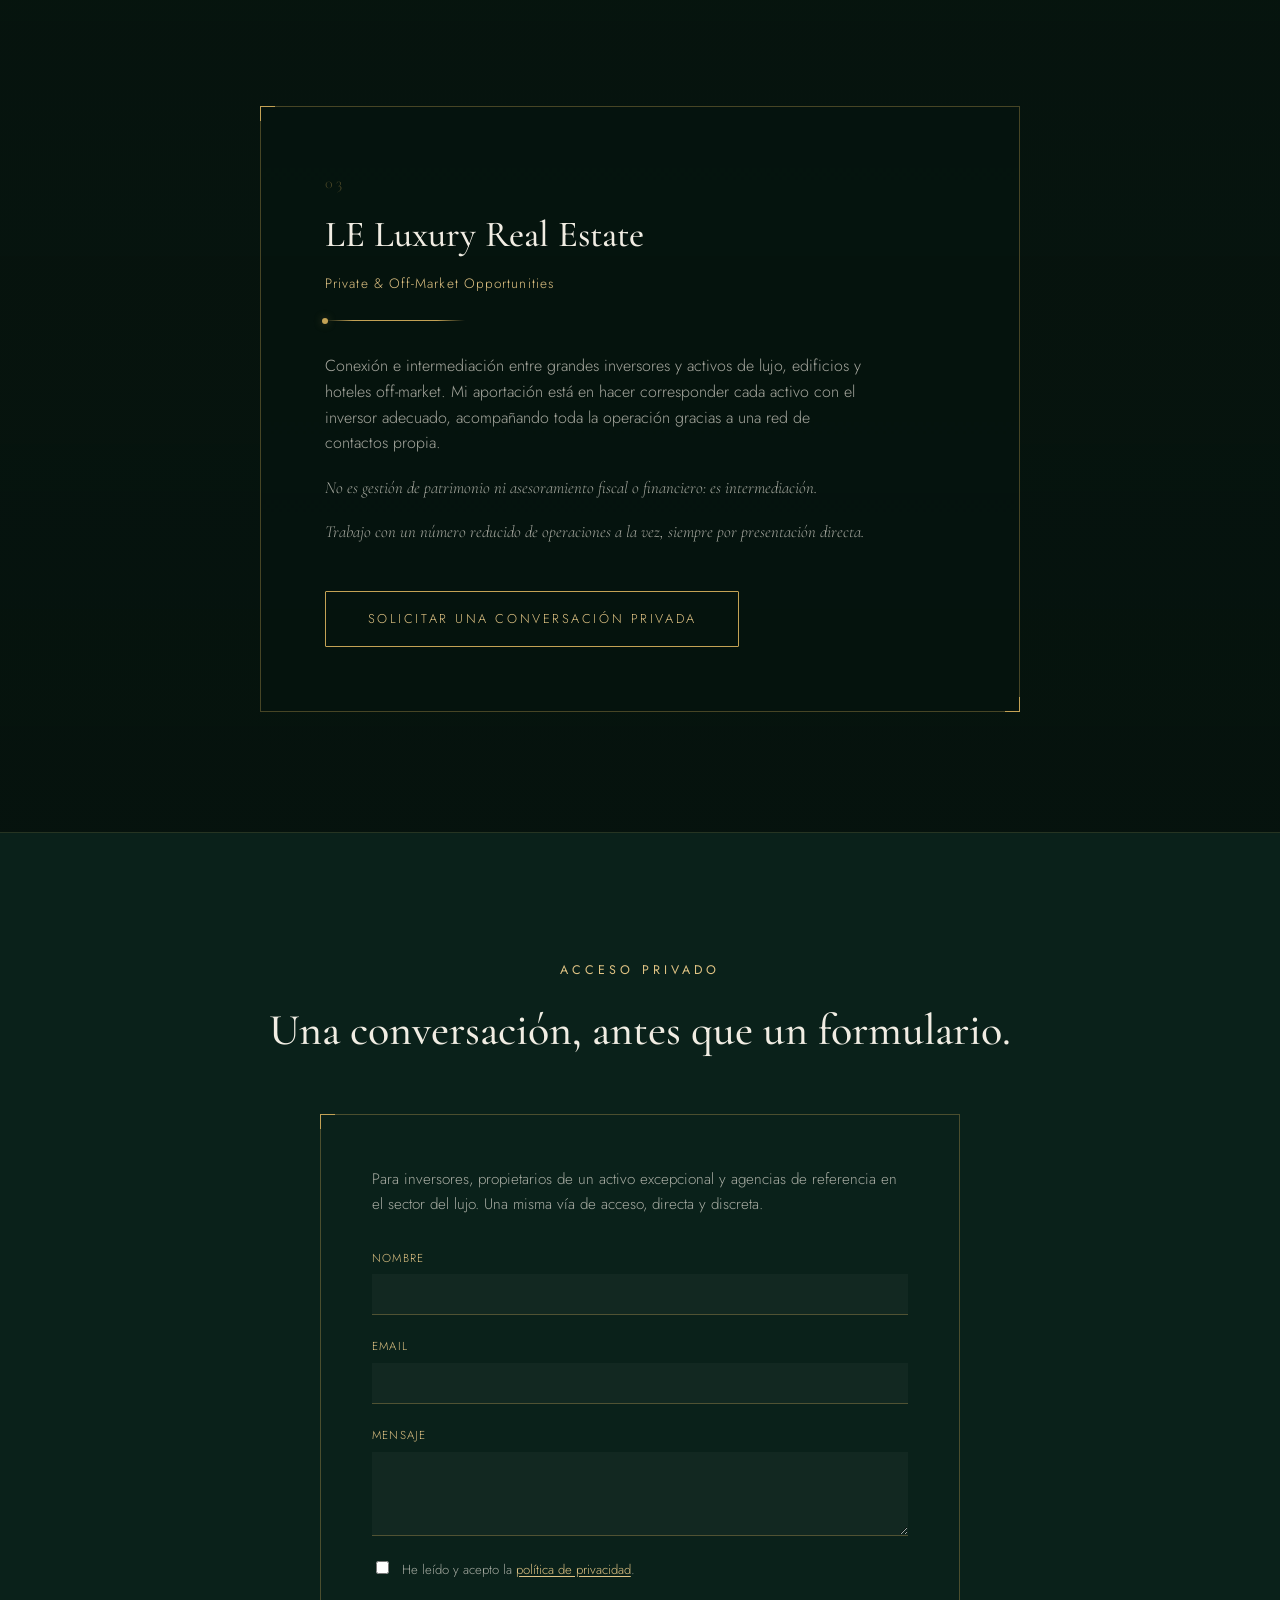
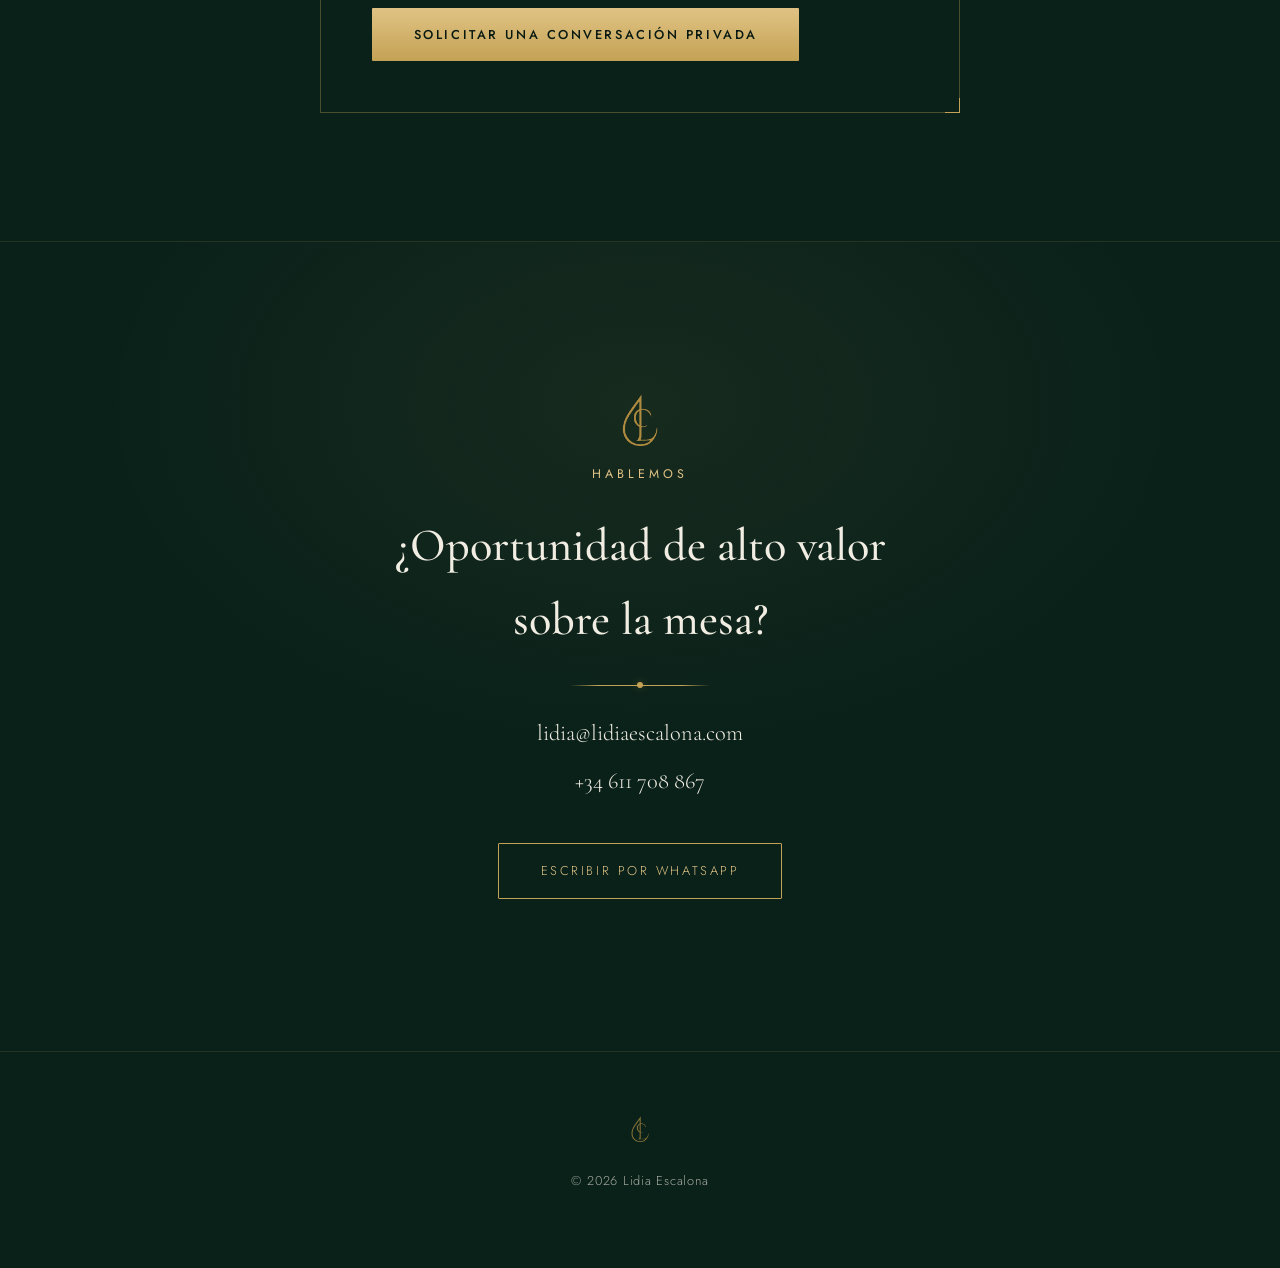
==== commit 4bc25254: "Unifica el acceso privado y afina el léxico (sin tocar Impulso/Yiux) - "Qué consigues al trabajar co" ====
--- a/index.html
+++ b/index.html
@@ -47,8 +47,7 @@
       <a href="#impulso">Impulso</a>
       <a href="#yiux">Yiux</a>
       <a href="#le">LE Luxury</a>
-      <a href="#inversores">Inversores</a>
-      <a href="#activos">Activos</a>
+      <a href="#privado">Acceso privado</a>
       <a href="#contacto" class="nav__cta">Contacto</a>
     </nav>
     <button class="nav__toggle" id="navToggle" aria-label="Abrir menú" aria-expanded="false">
@@ -88,7 +87,7 @@
             <p class="about__lead">
               Mi aportación es el acompañamiento estratégico. Muchos puntos de
               fricción no se ven desde dentro. Una mirada externa, con criterio
-              comercial, los detecta — y ayuda a decidir mejor.
+              comercial, los detecta — y afina cada decisión.
             </p>
           </div>
           <div class="about__photo">
@@ -105,15 +104,15 @@
         <div class="value__grid">
           <div class="value__item">
             <p class="value__index">01</p>
-            <p class="value__text">Ver con claridad los puntos de fricción y fuga que, desde dentro, pasan desapercibidos.</p>
+            <p class="value__text">Una presencia de plena confianza que te acompaña en cada etapa del proceso — nunca una gestión puntual, ni un informe que se entrega y desaparece.</p>
           </div>
           <div class="value__item">
             <p class="value__index">02</p>
-            <p class="value__text">Una estrategia concreta y accionable a partir de ese diagnóstico — no un informe teórico.</p>
+            <p class="value__text">Acceso, a través de una red estrictamente privada, a la contraparte que verdaderamente corresponde a tu perfil — ya seas inversor, propietario de un activo excepcional, o representes una agencia de referencia en el sector del lujo.</p>
           </div>
           <div class="value__item">
             <p class="value__index">03</p>
-            <p class="value__text">Acompañamiento cercano en la toma de decisiones, no una consultoría que entrega un documento y desaparece.</p>
+            <p class="value__text">Para quienes desean elevar el rendimiento de su equipo comercial: una estrategia precisa y certera, sostenida por un acompañamiento cercano en cada decisión.</p>
           </div>
         </div>
       </div>
@@ -213,9 +212,9 @@
           <div class="rule rule--left"><span class="rule__dot"></span></div>
           <p class="pillar__text">
             Conexión e intermediación entre grandes inversores y activos de lujo,
-            edificios y hoteles off-market. Mi aportación está en conectar esos
-            activos con los inversores adecuados, acompañando toda la operación
-            gracias a una red de contactos propia.
+            edificios y hoteles off-market. Mi aportación está en hacer
+            corresponder cada activo con el inversor adecuado, acompañando
+            toda la operación gracias a una red de contactos propia.
           </p>
           <p class="pillar__note">
             No es gestión de patrimonio ni asesoramiento fiscal o financiero:
@@ -225,66 +224,39 @@
             Trabajo con un número reducido de operaciones a la vez, siempre
             por presentación directa.
           </p>
-          <a href="#inversores" class="btn btn--gold-outline pillar__cta">Solicitar una conversación privada</a>
+          <a href="#privado" class="btn btn--gold-outline pillar__cta">Solicitar una conversación privada</a>
         </div>
       </article>
     </section>
 
-    <!-- LEADS: INVERSORES Y ACTIVOS -->
-    <section class="leads">
+    <!-- ACCESO PRIVADO -->
+    <section class="leads" id="privado">
       <div class="leads__intro">
-        <p class="kicker kicker--left">Oportunidades</p>
-        <h2 class="section-title">¿Inviertes o representas un activo?</h2>
-      </div>
-
-      <div class="leads__grid">
-
-        <!-- INVERSOR -->
-        <article class="leadcard" id="inversores">
+        <p class="kicker kicker--left">Acceso privado</p>
+        <h2 class="section-title">Una conversación, antes que un formulario.</h2>
+      </div>
+
+      <div class="leads__single">
+        <article class="leadcard">
           <div class="leadcard__frame">
-            <p class="leadcard__eyebrow">Para inversores</p>
-            <h3 class="leadcard__title">¿Eres inversor?</h3>
-            <div class="rule rule--left"><span class="rule__dot"></span></div>
             <p class="leadcard__text">
-              Trabajo con un número reducido de inversores a la vez. Acceso a
-              activos de lujo off-market, a través de tecnología propia
-              (Yiux) y acompañamiento personal directo — a partir de
-              1.000.000&nbsp;€ de capital disponible.
+              Para inversores, propietarios de un activo excepcional y
+              agencias de referencia en el sector del lujo. Una misma vía de
+              acceso, directa y discreta.
             </p>
 
-            <form class="leadform" id="formInversor" action="https://formspree.io/f/REEMPLAZAR_INVERSOR" method="POST">
+            <form class="leadform" id="formPrivado" action="https://formspree.io/f/REEMPLAZAR_PRIVADO" method="POST">
               <div class="leadform__fields">
-                <div class="leadform__row">
-                  <label class="leadform__field">
-                    <span>Nombre</span>
-                    <input type="text" name="nombre" required>
-                  </label>
-                  <label class="leadform__field">
-                    <span>Email</span>
-                    <input type="email" name="email" required>
-                  </label>
-                </div>
-                <div class="leadform__row">
-                  <label class="leadform__field">
-                    <span>Teléfono</span>
-                    <input type="tel" name="telefono">
-                  </label>
-                  <label class="leadform__field">
-                    <span>Capital disponible aprox.</span>
-                    <select name="capital_disponible" required>
-                      <option value="" disabled selected>Selecciona un rango</option>
-                      <option value="1M-3M €">1M – 3M €</option>
-                      <option value="3M-10M €">3M – 10M €</option>
-                      <option value="+10M €">Más de 10M €</option>
-                    </select>
-                  </label>
-                </div>
                 <label class="leadform__field">
-                  <span>Zona de interés</span>
-                  <input type="text" name="zona_interes" placeholder="Ej. Costa del Sol, Baleares, Madrid...">
+                  <span>Nombre</span>
+                  <input type="text" name="nombre" required>
                 </label>
                 <label class="leadform__field">
-                  <span>Mensaje (opcional)</span>
+                  <span>Email</span>
+                  <input type="email" name="email" required>
+                </label>
+                <label class="leadform__field">
+                  <span>Mensaje</span>
                   <textarea name="mensaje" rows="3"></textarea>
                 </label>
 
@@ -293,7 +265,7 @@
                   <span>He leído y acepto la <a href="privacidad.html" target="_blank" rel="noopener">política de privacidad</a>.</span>
                 </label>
 
-                <input type="hidden" name="_subject" value="lidiaescalona.com — Nuevo inversor">
+                <input type="hidden" name="_subject" value="lidiaescalona.com — Solicitud de conversación privada">
                 <input type="text" name="_gotcha" class="leadform__hp" tabindex="-1" autocomplete="off" aria-hidden="true">
 
                 <button type="submit" class="btn btn--gold leadform__submit">Solicitar una conversación privada</button>
@@ -304,84 +276,6 @@
             </form>
           </div>
         </article>
-
-        <!-- ACTIVO / AGENCIA -->
-        <article class="leadcard" id="activos">
-          <div class="leadcard__frame">
-            <p class="leadcard__eyebrow">Para propietarios y agencias</p>
-            <h3 class="leadcard__title">¿Tienes un activo o representas una agencia?</h3>
-            <div class="rule rule--left"><span class="rule__dot"></span></div>
-            <p class="leadcard__text">
-              Si tienes un activo de lujo o representas una agencia con
-              propiedades off-market, cuéntame los detalles y valoro cómo
-              conectarlo con el inversor adecuado.
-            </p>
-
-            <form class="leadform" id="formActivo" action="https://formspree.io/f/REEMPLAZAR_ACTIVO" method="POST">
-              <div class="leadform__fields">
-                <div class="leadform__row">
-                  <label class="leadform__field">
-                    <span>Nombre</span>
-                    <input type="text" name="nombre" required>
-                  </label>
-                  <label class="leadform__field">
-                    <span>Email</span>
-                    <input type="email" name="email" required>
-                  </label>
-                </div>
-                <div class="leadform__row">
-                  <label class="leadform__field">
-                    <span>Teléfono</span>
-                    <input type="tel" name="telefono">
-                  </label>
-                  <label class="leadform__field">
-                    <span>Tipo de activo</span>
-                    <select name="tipo_activo" required>
-                      <option value="" disabled selected>Selecciona una opción</option>
-                      <option value="Vivienda / villa">Vivienda / villa</option>
-                      <option value="Edificio">Edificio</option>
-                      <option value="Hotel">Hotel</option>
-                      <option value="Otro">Otro</option>
-                    </select>
-                  </label>
-                </div>
-                <div class="leadform__row">
-                  <label class="leadform__field">
-                    <span>Ubicación</span>
-                    <input type="text" name="ubicacion" placeholder="Ciudad / región / país">
-                  </label>
-                  <label class="leadform__field">
-                    <span>Valor estimado</span>
-                    <select name="valor_estimado">
-                      <option value="" disabled selected>Selecciona un rango</option>
-                      <option value="1M-5M €">1M – 5M €</option>
-                      <option value="5M-20M €">5M – 20M €</option>
-                      <option value="+20M €">Más de 20M €</option>
-                    </select>
-                  </label>
-                </div>
-                <label class="leadform__field">
-                  <span>Mensaje (opcional)</span>
-                  <textarea name="mensaje" rows="3"></textarea>
-                </label>
-
-                <label class="leadform__checkbox">
-                  <input type="checkbox" name="privacidad" required>
-                  <span>He leído y acepto la <a href="privacidad.html" target="_blank" rel="noopener">política de privacidad</a>.</span>
-                </label>
-
-                <input type="hidden" name="_subject" value="lidiaescalona.com — Nuevo activo/agencia">
-                <input type="text" name="_gotcha" class="leadform__hp" tabindex="-1" autocomplete="off" aria-hidden="true">
-
-                <button type="submit" class="btn btn--gold leadform__submit">Compartir el activo</button>
-              </div>
-
-              <p class="leadform__success" role="status" hidden>Gracias, revisaré tu perfil y me pondré en contacto contigo en menos de 48h.</p>
-              <p class="leadform__error" role="alert" hidden>No se pudo enviar el formulario. Escríbeme directamente a <a href="mailto:lidia@lidiaescalona.com">lidia@lidiaescalona.com</a>.</p>
-            </form>
-          </div>
-        </article>
-
       </div>
     </section>
 
--- a/styles.css
+++ b/styles.css
@@ -524,18 +524,13 @@
 .leads__intro .kicker { text-align: center; }
 .leads__intro .section-title { text-align: center; }
 
-.leads__grid {
-  max-width: var(--container);
+.leads__single {
+  max-width: 640px;
   margin: 3.5rem auto 0;
-  display: grid;
-  grid-template-columns: 1fr 1fr;
-  gap: clamp(2rem, 4vw, 3.5rem);
-  align-items: start;
 }
 
 .leadcard__frame {
-  height: 100%;
-  padding: clamp(2.2rem, 3.5vw, 3.2rem);
+  padding: clamp(2.4rem, 4vw, 3.6rem);
   border: 1px solid var(--gold-dim);
   position: relative;
 }
@@ -549,21 +544,6 @@
 .leadcard__frame::before { top: -1px; left: -1px; border-right: none; border-bottom: none; }
 .leadcard__frame::after { bottom: -1px; right: -1px; border-left: none; border-top: none; }
 
-.leadcard__eyebrow {
-  font-size: 0.72rem;
-  letter-spacing: 0.22em;
-  text-transform: uppercase;
-  color: var(--gold);
-  margin: 0 0 0.6rem;
-}
-.leadcard__title {
-  font-family: var(--serif);
-  font-weight: 500;
-  font-size: clamp(1.4rem, 2.6vw, 1.8rem);
-  color: var(--offwhite);
-  margin: 0;
-  line-height: 1.25;
-}
 .leadcard__text {
   font-size: 0.95rem;
   line-height: 1.65;
@@ -697,7 +677,6 @@
   .about__grid { grid-template-columns: 1fr; }
   .about__photo { order: -1; max-width: 300px; }
   .value__grid { grid-template-columns: 1fr; gap: 2.6rem; }
-  .leads__grid { grid-template-columns: 1fr; }
 
   .about,
   .contact { padding-top: 6rem; padding-bottom: 6rem; }
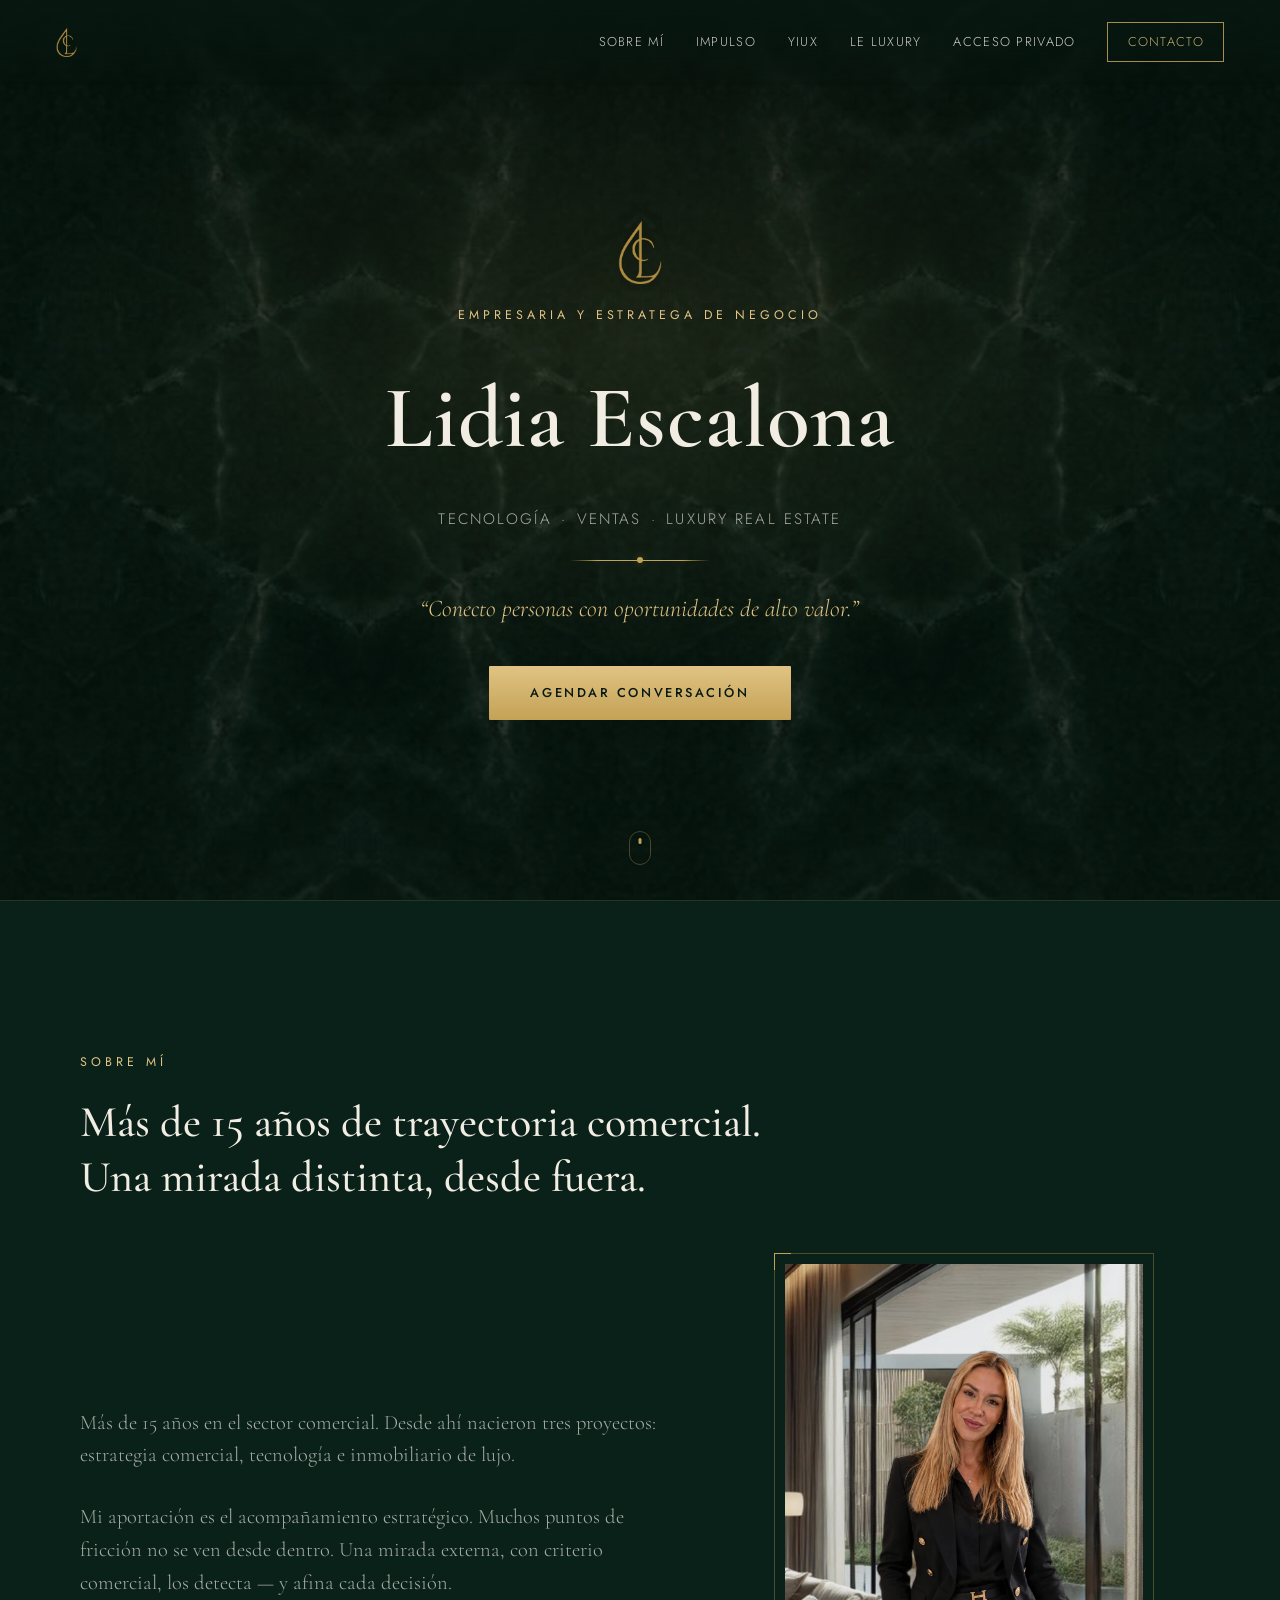
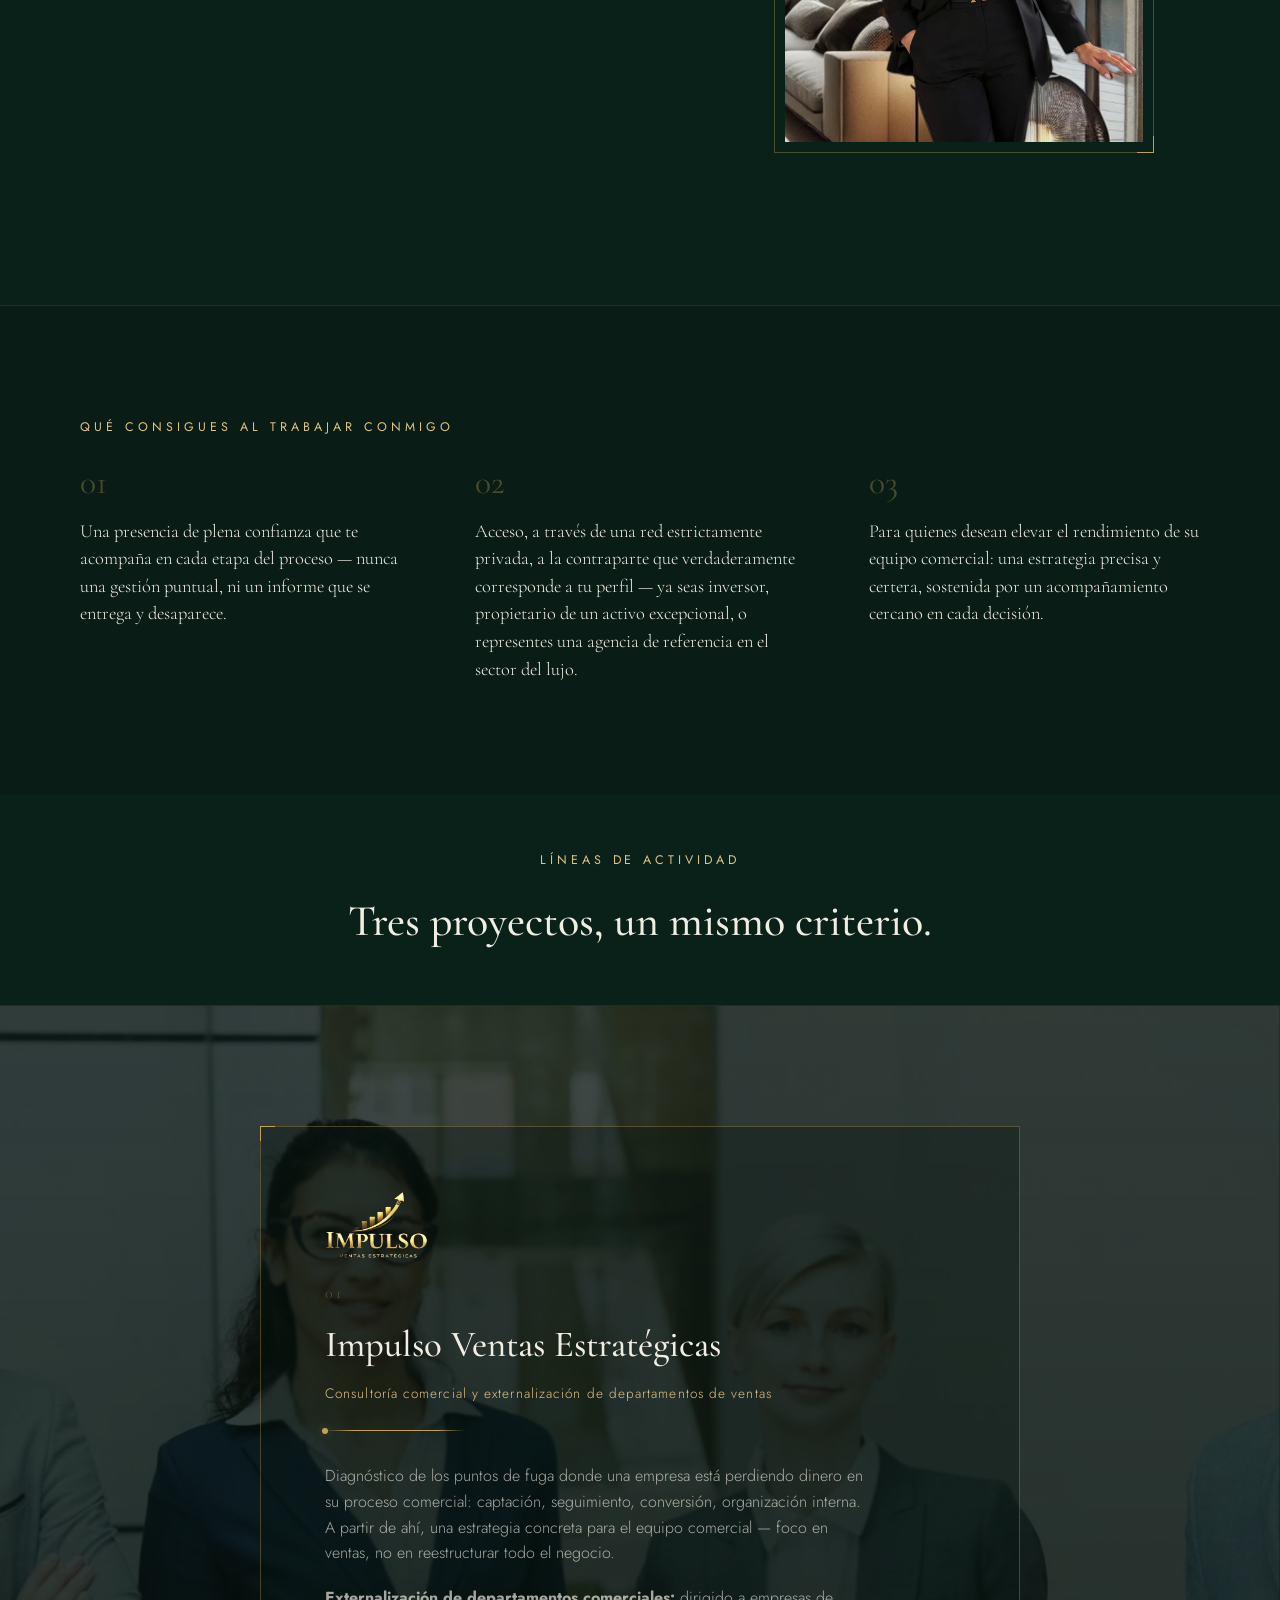
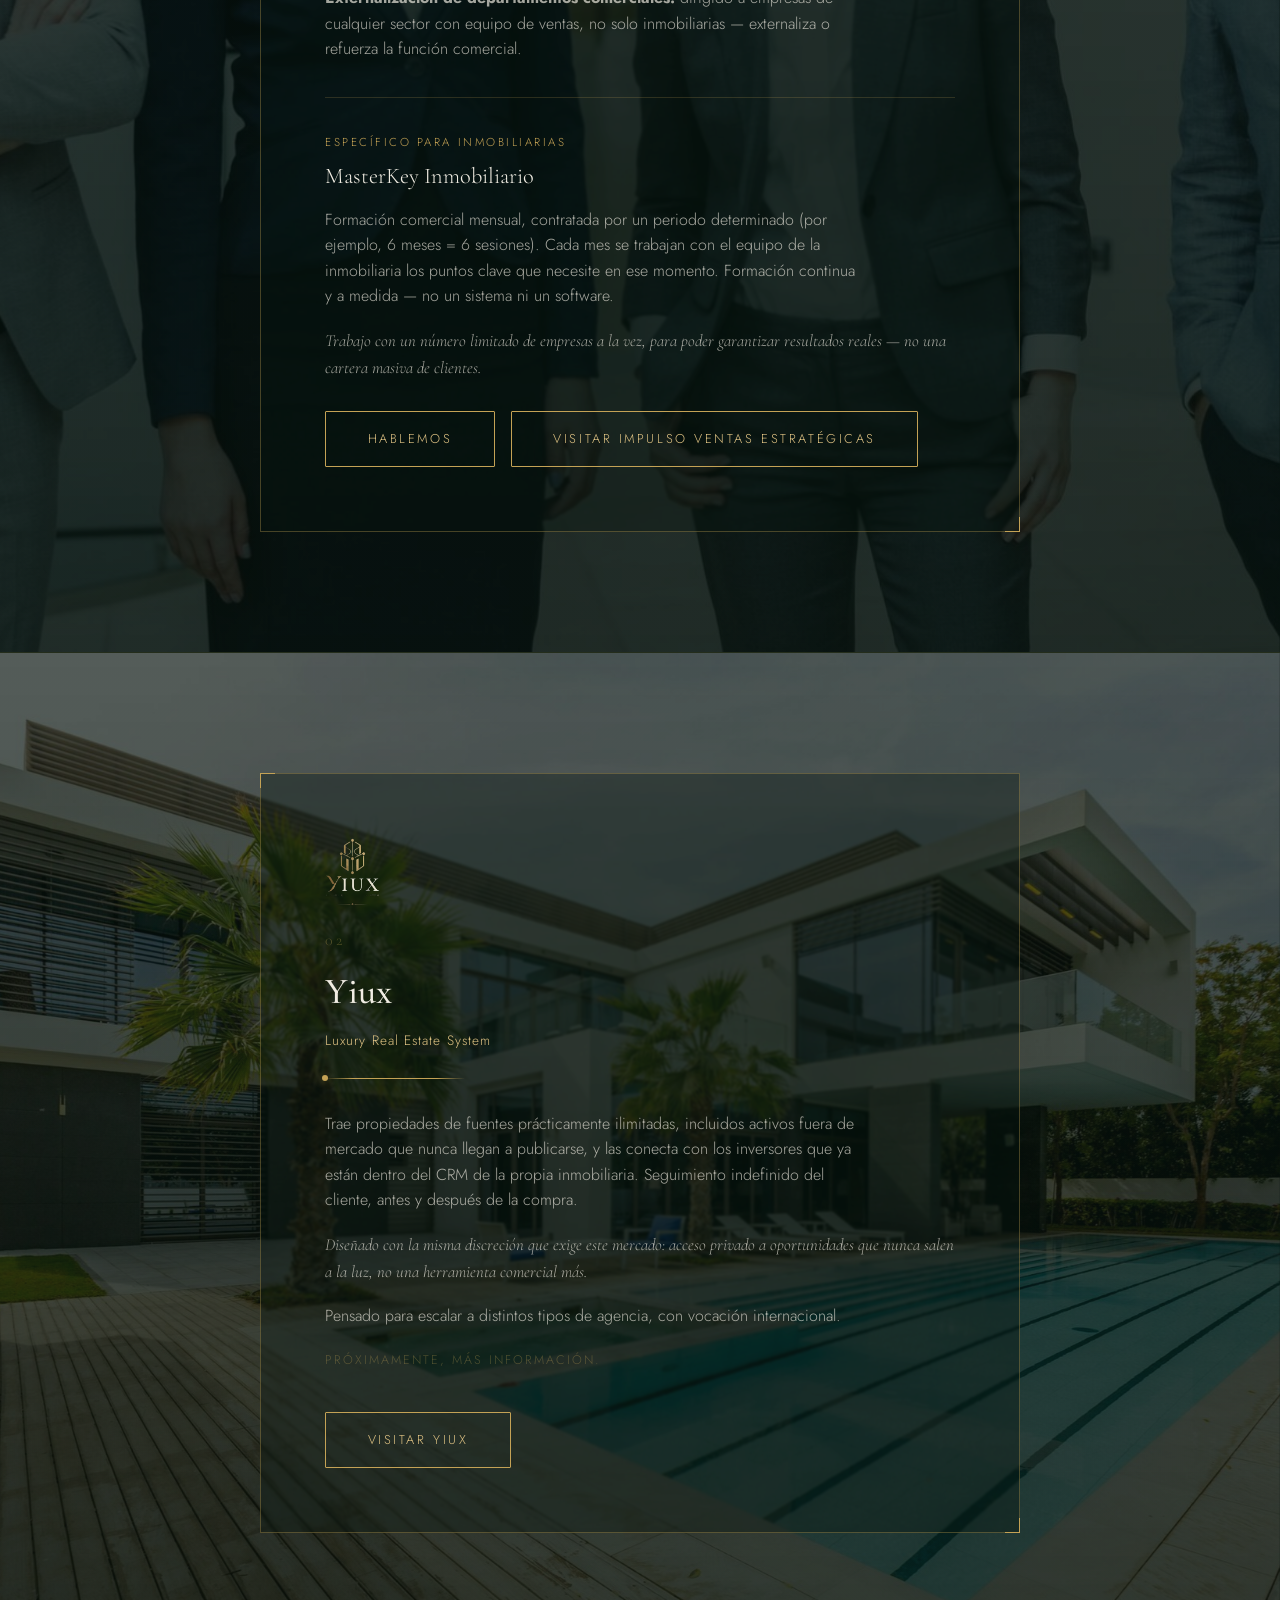
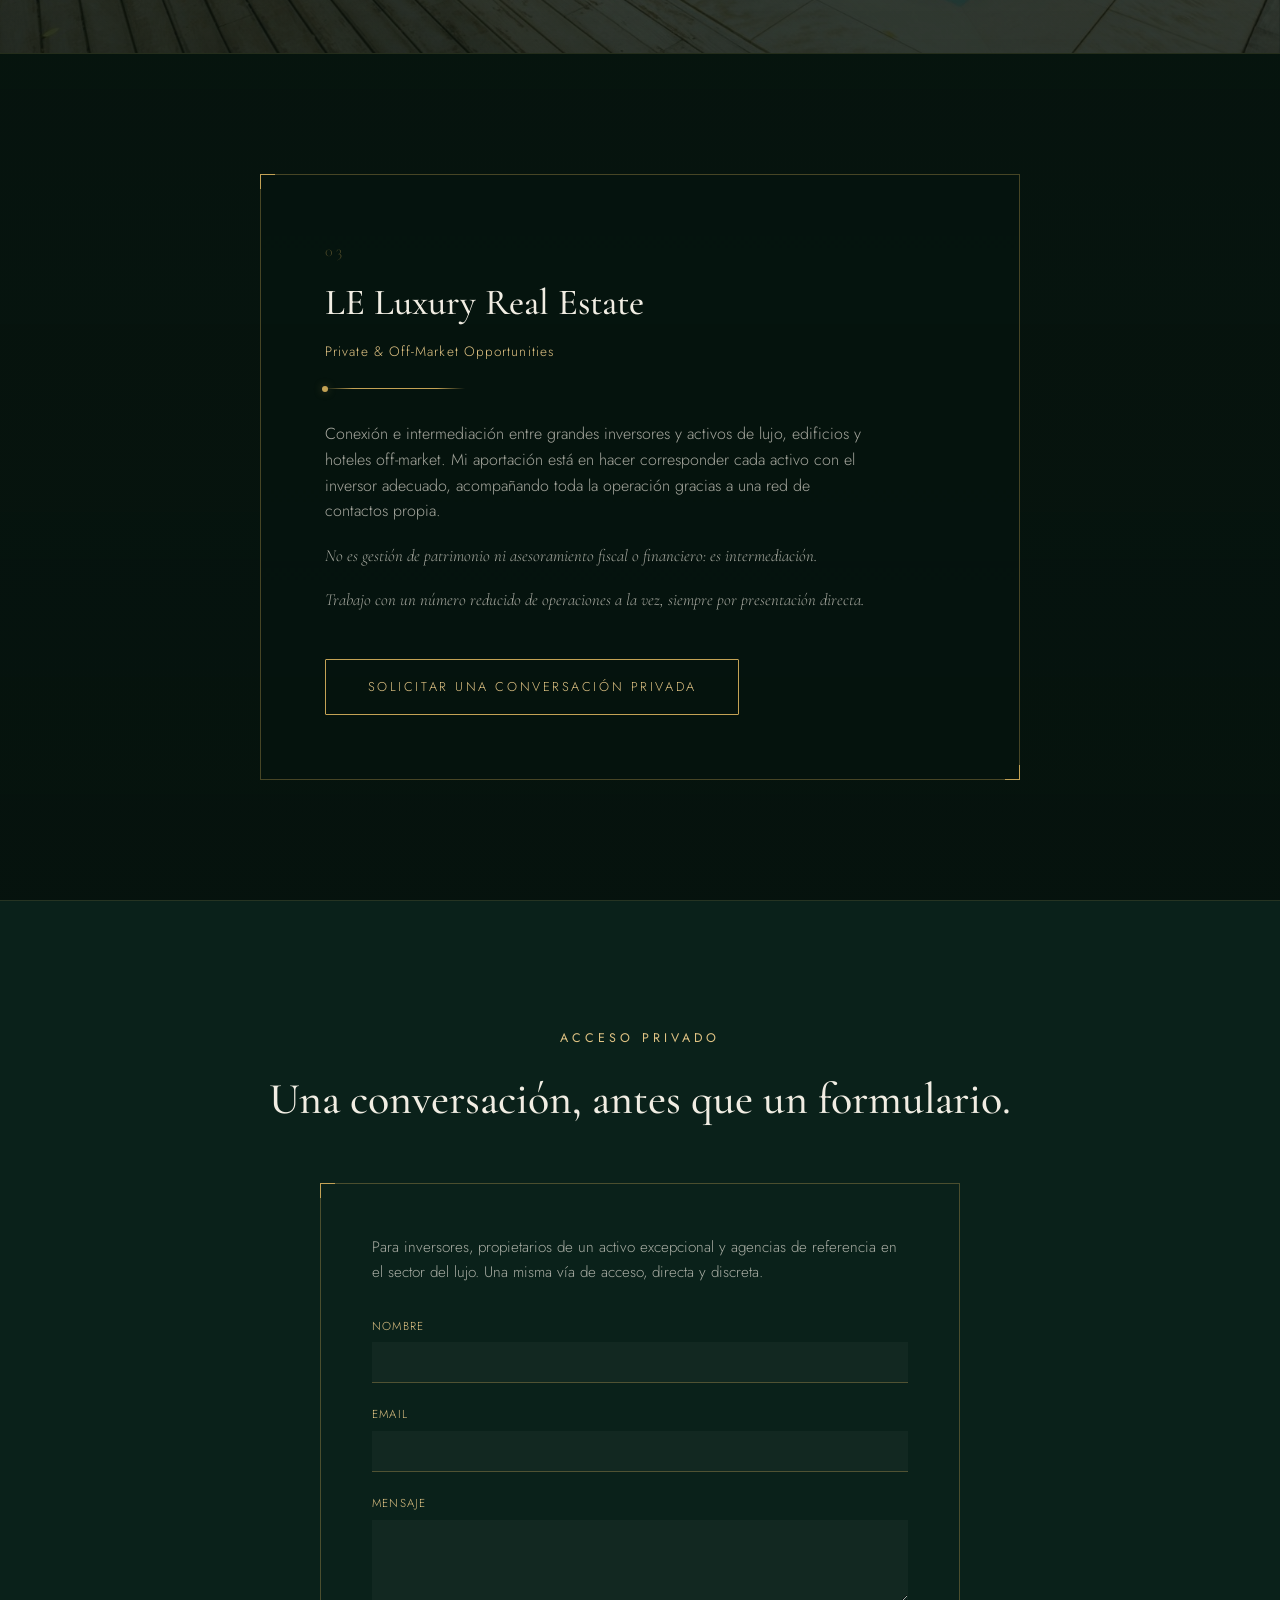
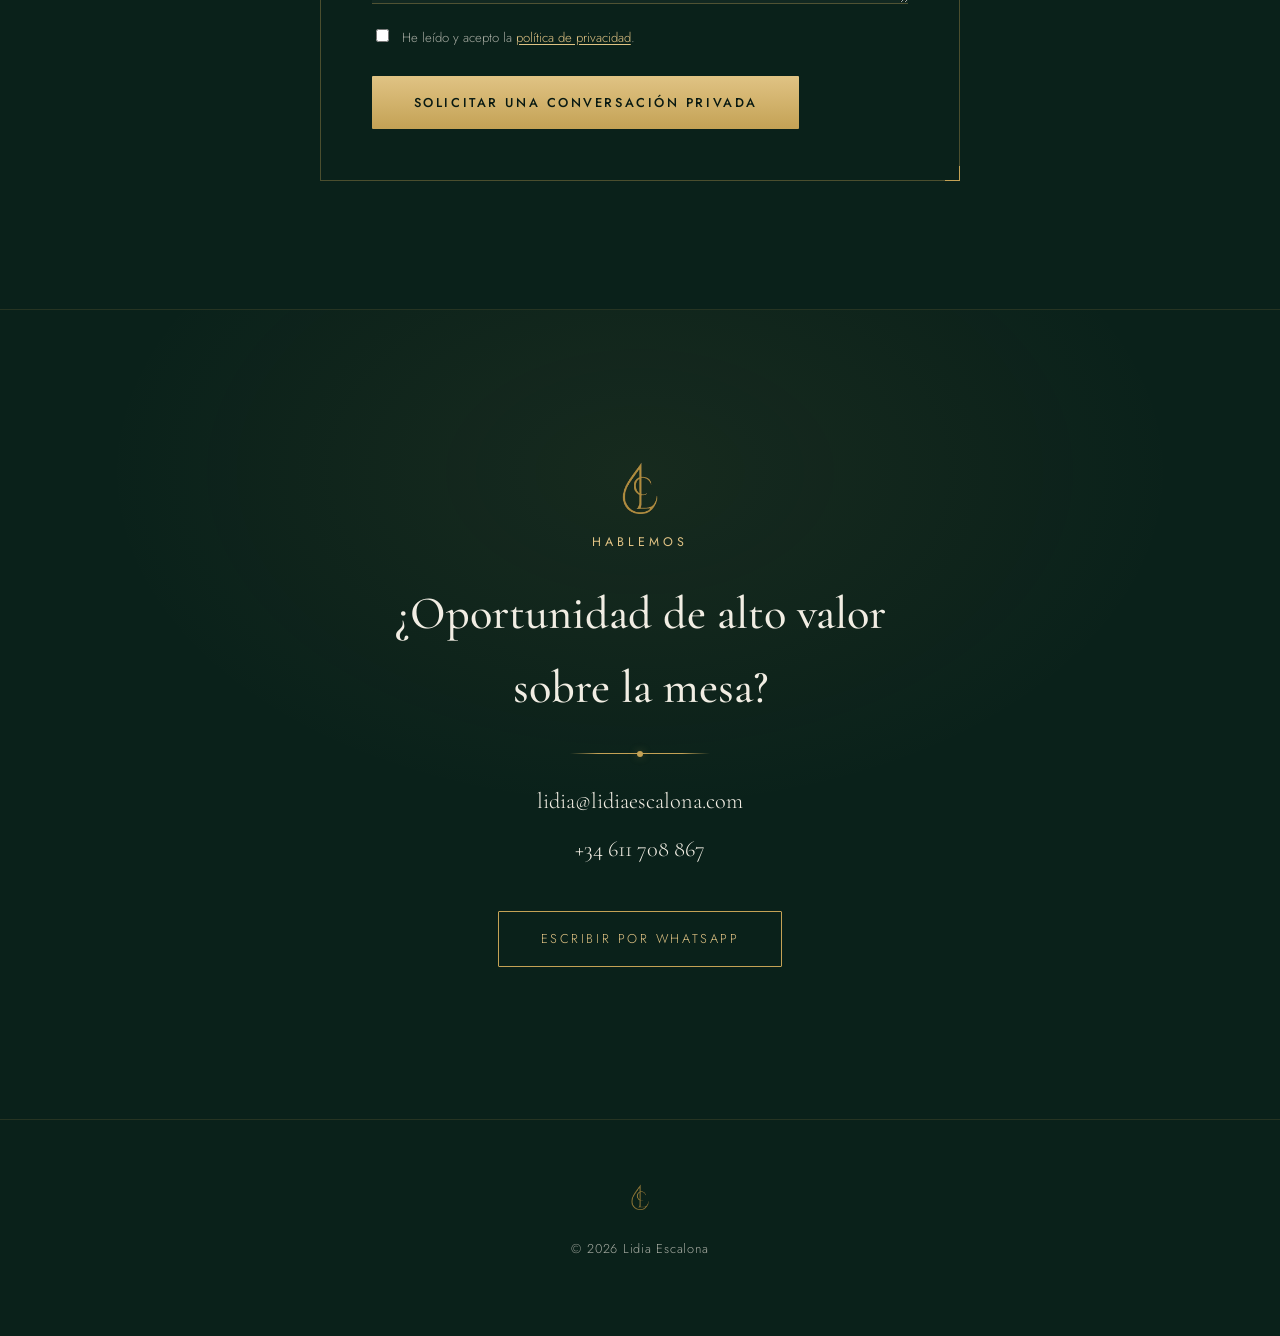
==== commit 7fe15ba7: "Añade botones "Visitar" a Impulso y Yiux hacia sus webs propias - Impulso Ventas Estratégicas: nuevo" ====
--- a/index.html
+++ b/index.html
@@ -163,7 +163,10 @@
             Trabajo con un número limitado de empresas a la vez, para poder
             garantizar resultados reales — no una cartera masiva de clientes.
           </p>
-          <a href="#contacto" class="btn btn--gold-outline pillar__cta">Hablemos</a>
+          <div class="pillar__cta-group">
+            <a href="#contacto" class="btn btn--gold-outline">Hablemos</a>
+            <a href="https://www.impulsoventasestrategicas.com" target="_blank" rel="noopener" class="btn btn--gold-outline">Visitar Impulso Ventas Estratégicas</a>
+          </div>
         </div>
       </article>
 
@@ -195,6 +198,7 @@
             internacional.
           </p>
           <p class="pillar__soon">Próximamente, más información.</p>
+          <a href="https://www.yiux.es" target="_blank" rel="noopener" class="btn btn--gold-outline pillar__cta">Visitar Yiux</a>
         </div>
       </article>
 
--- a/styles.css
+++ b/styles.css
@@ -452,6 +452,13 @@
   border-top: 1px solid rgba(196,162,85,0.2);
 }
 .pillar__cta { margin-top: 1.8rem; }
+.pillar__cta-group {
+  margin-top: 1.8rem;
+  display: flex;
+  flex-wrap: wrap;
+  gap: 1rem;
+}
+.pillar__cta-group .btn { margin-top: 0; }
 .pillar__service-label {
   font-size: 0.72rem;
   letter-spacing: 0.22em;
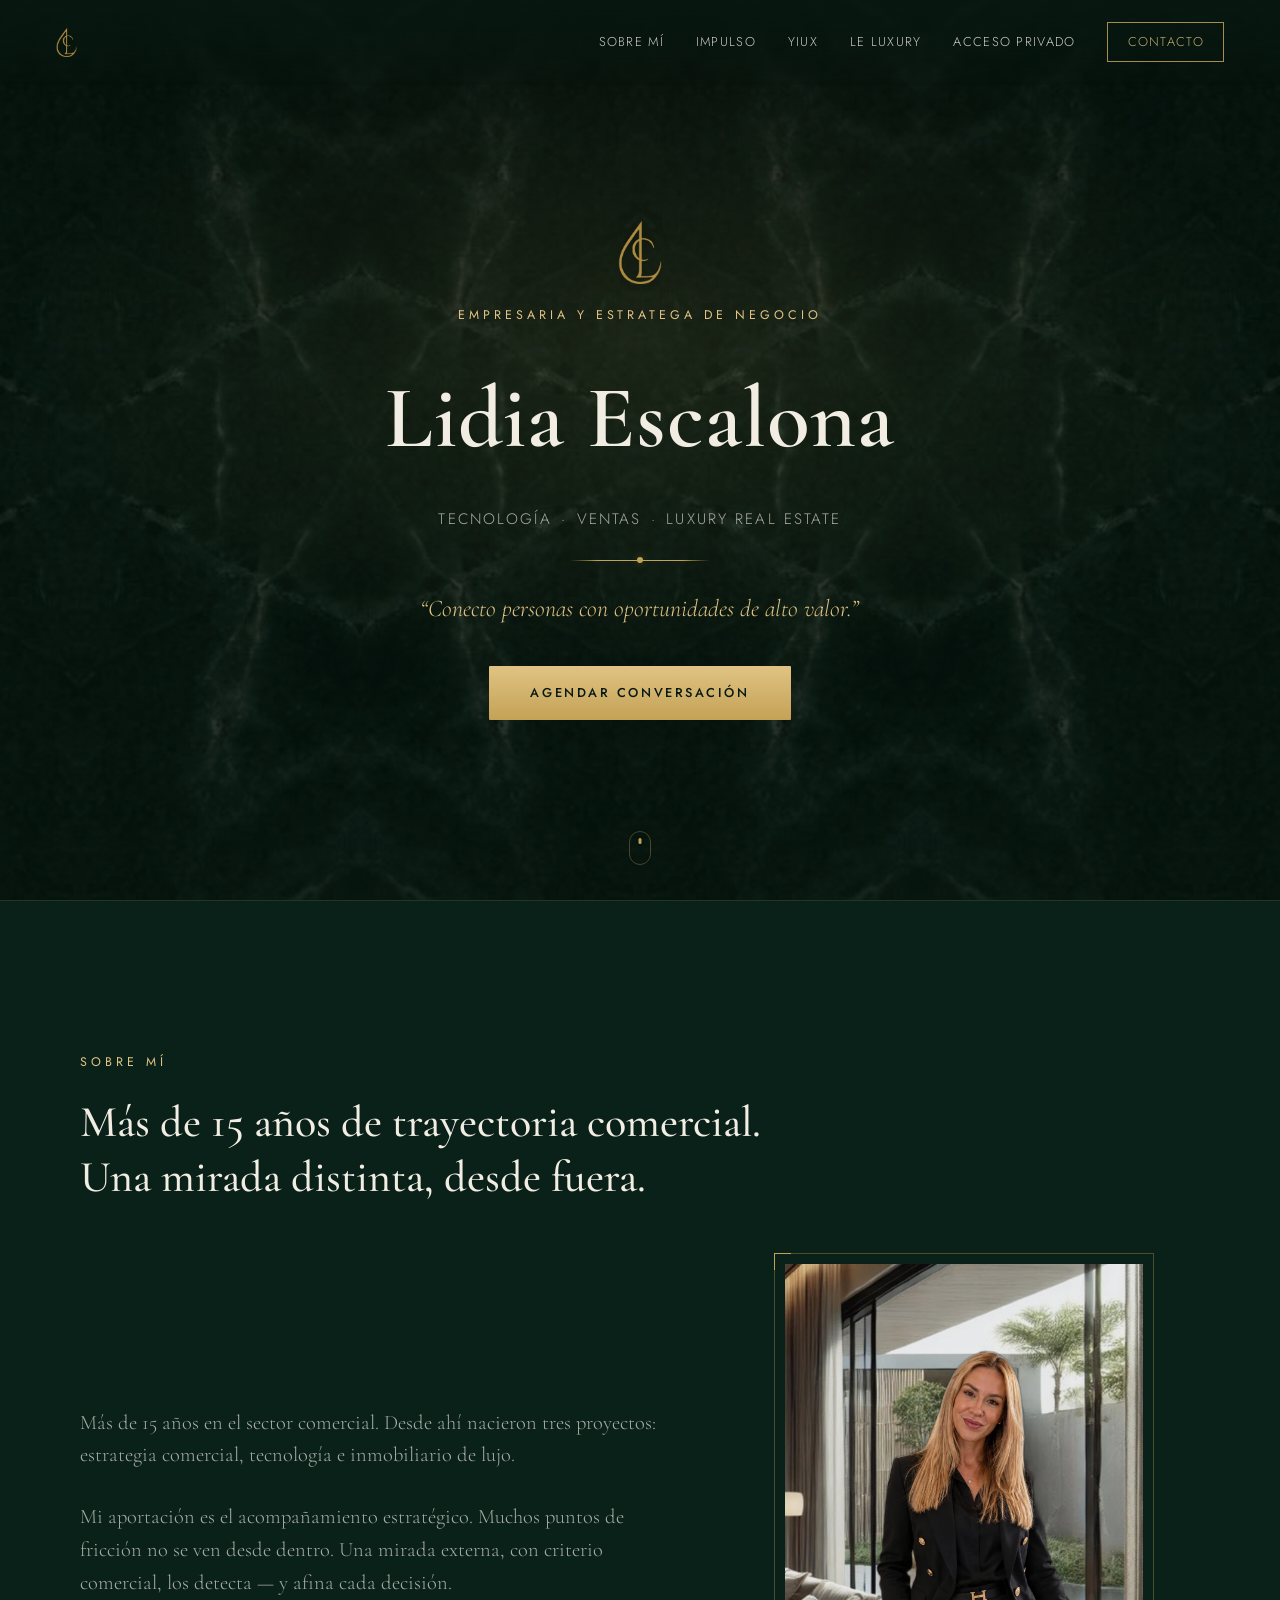
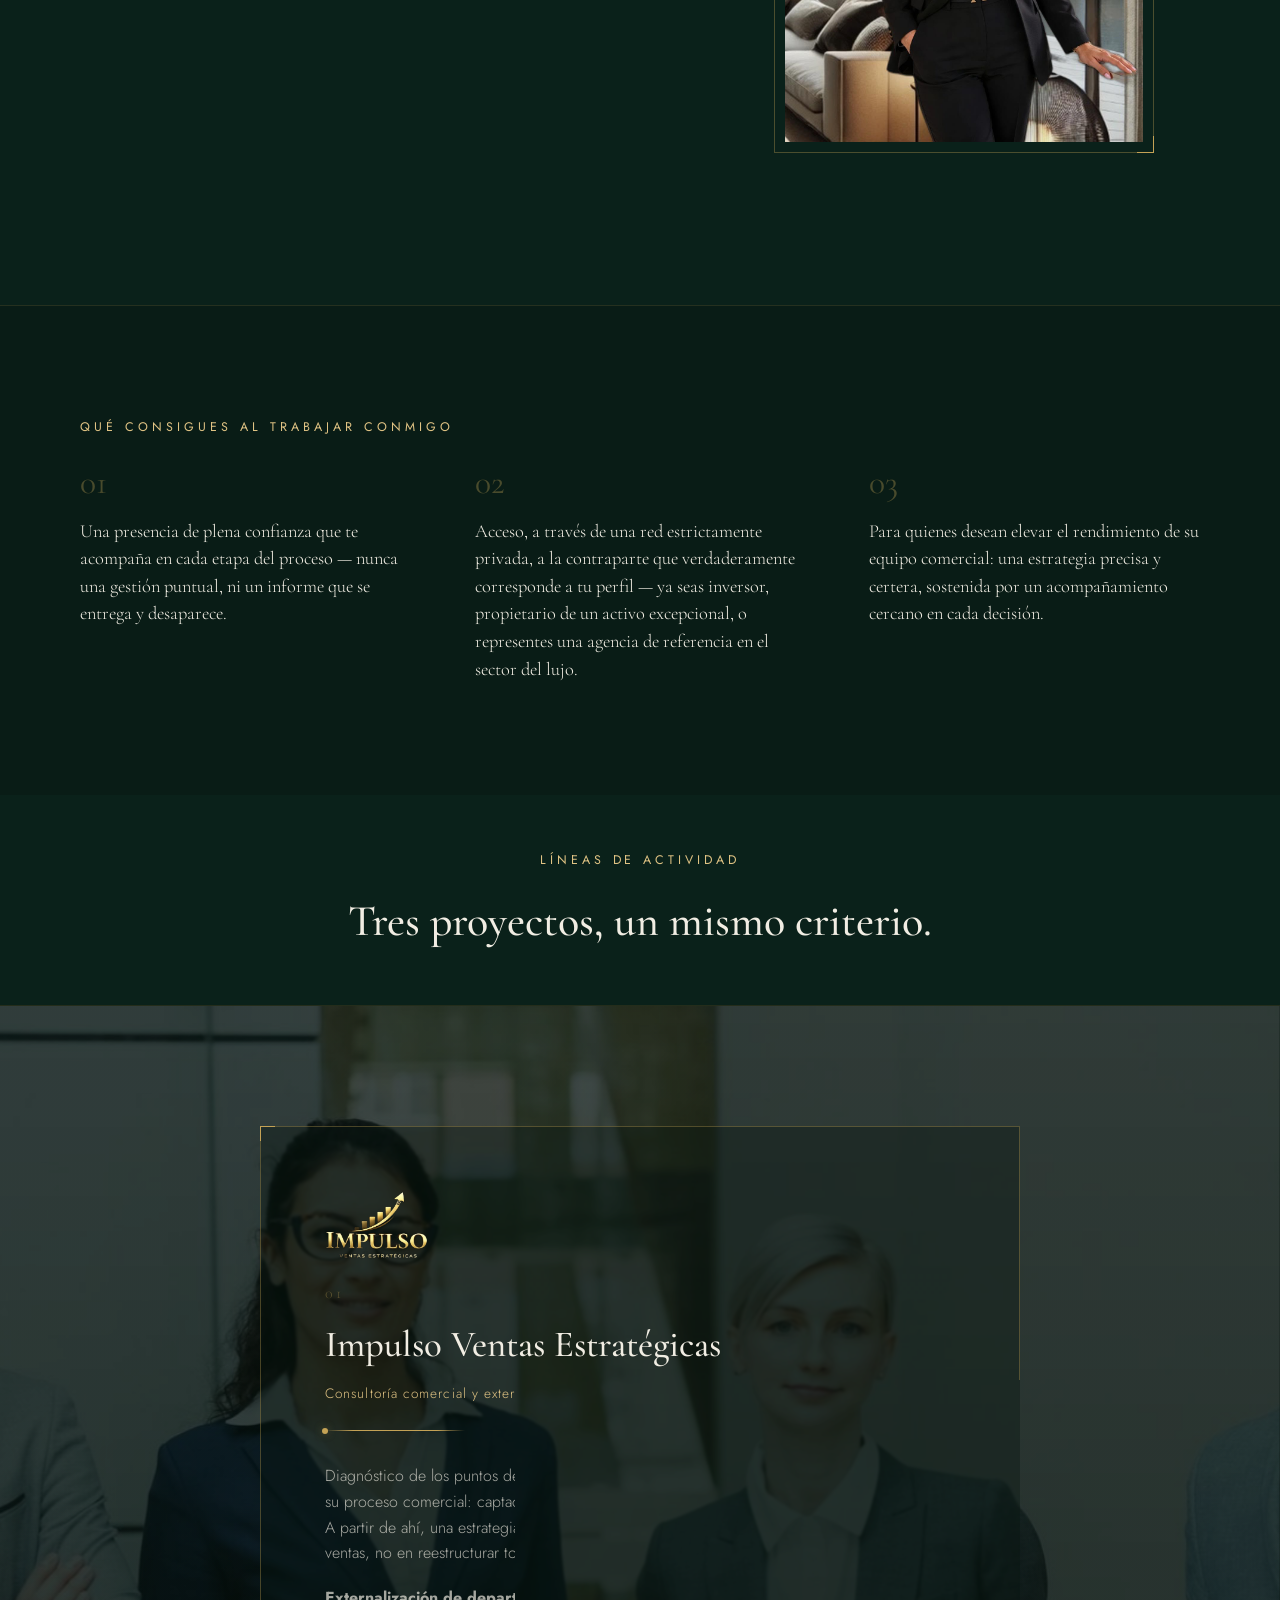
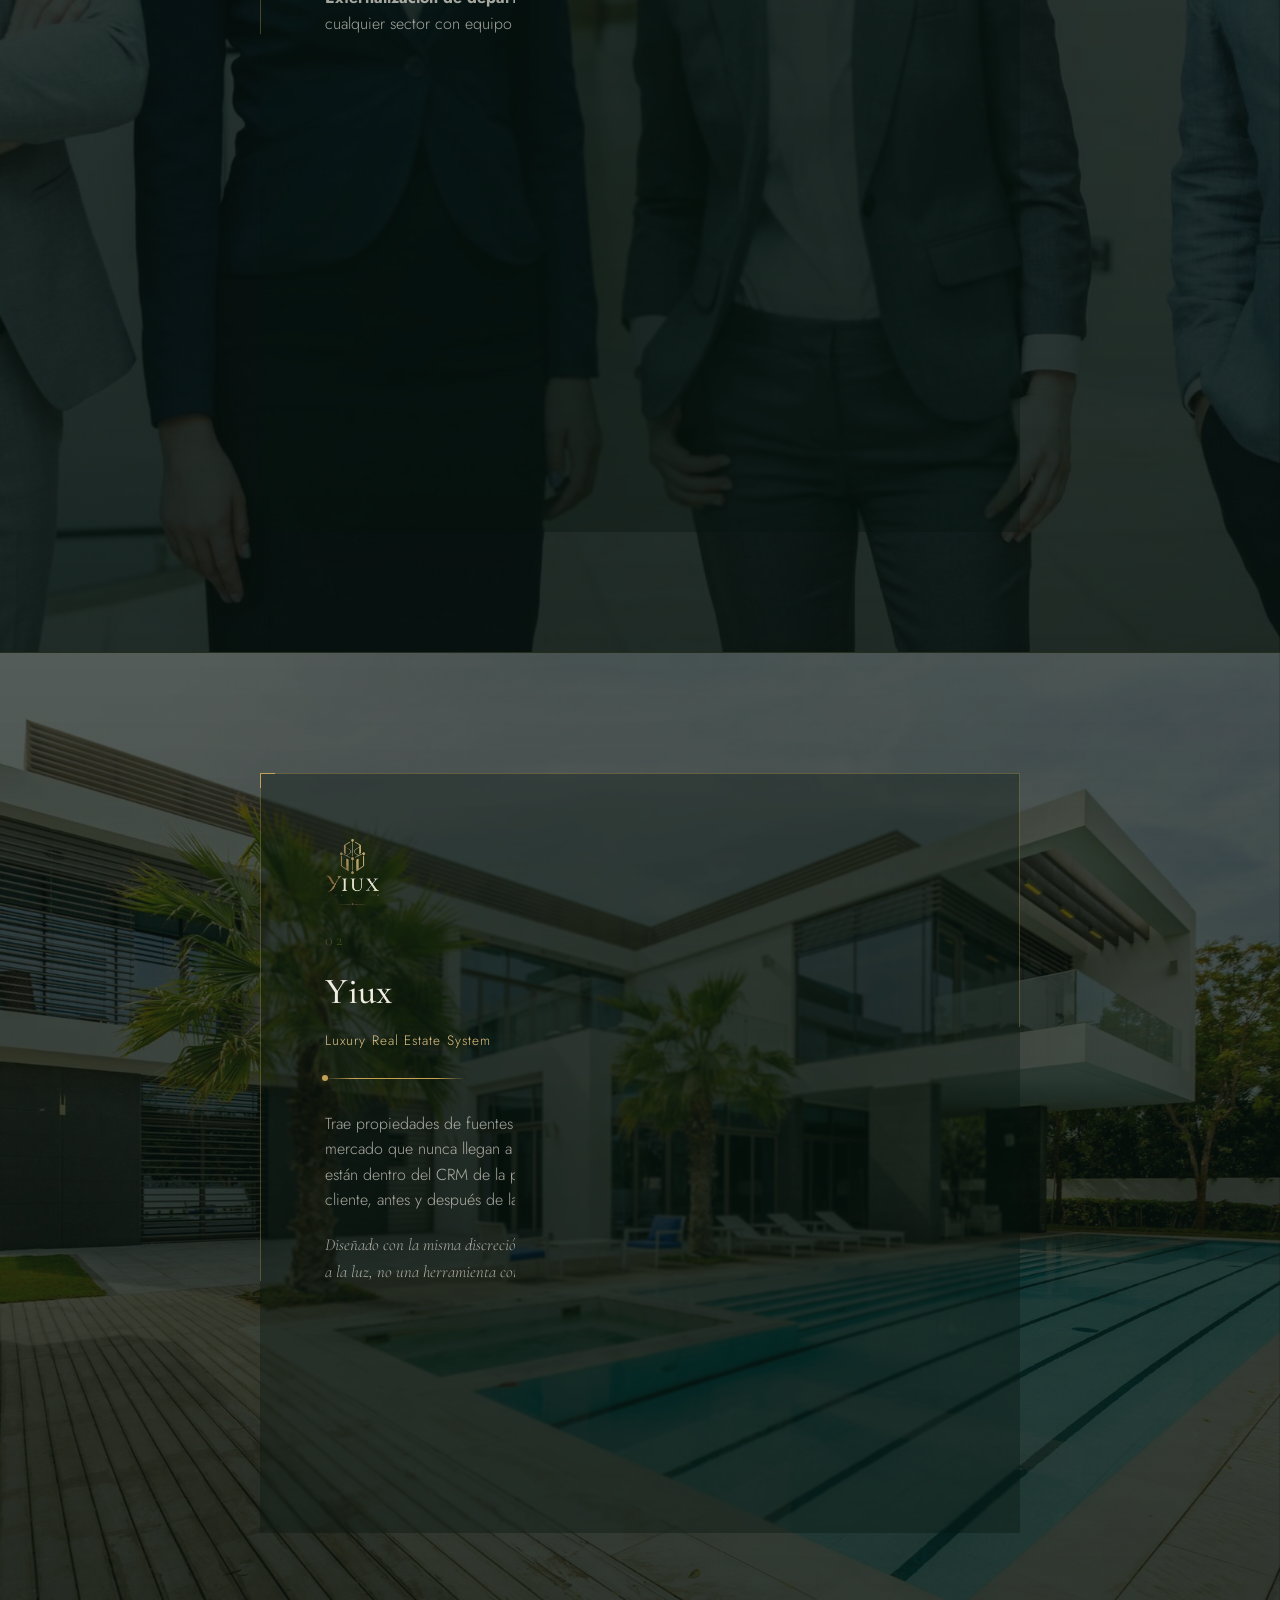
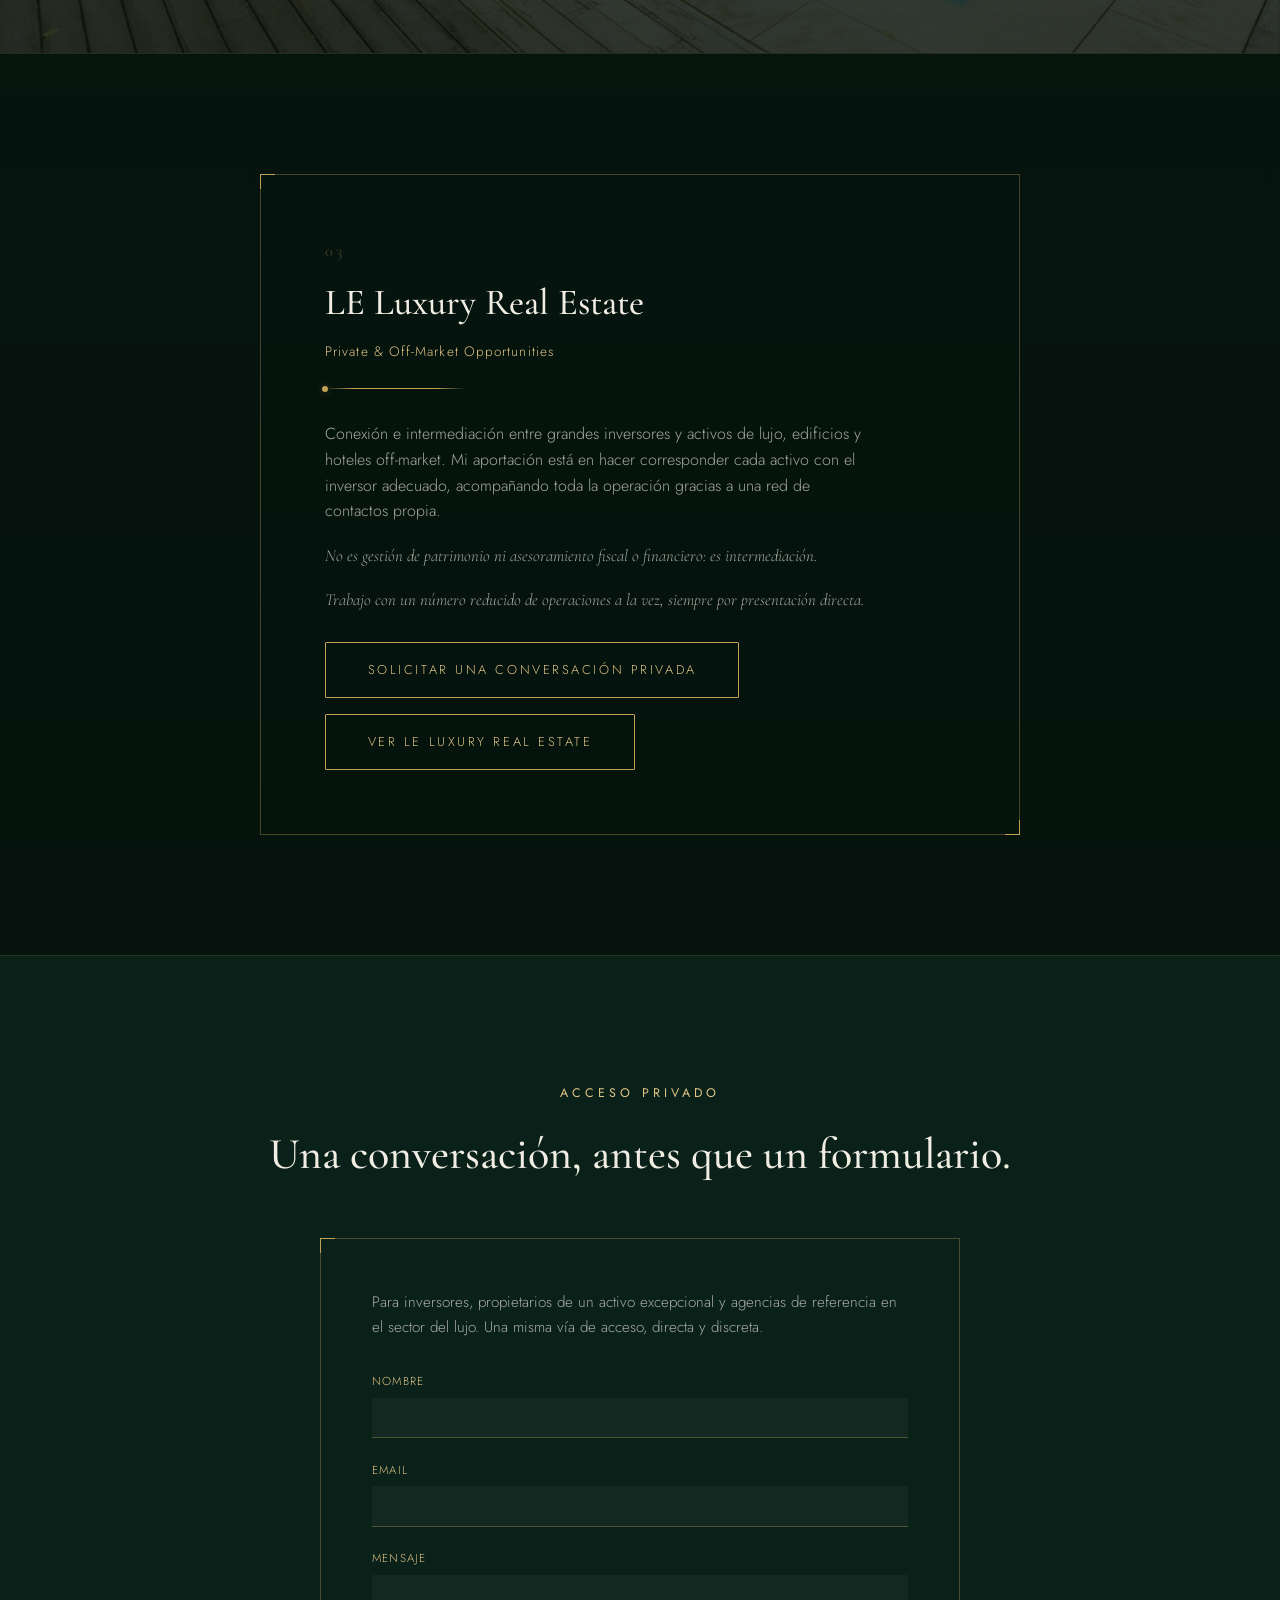
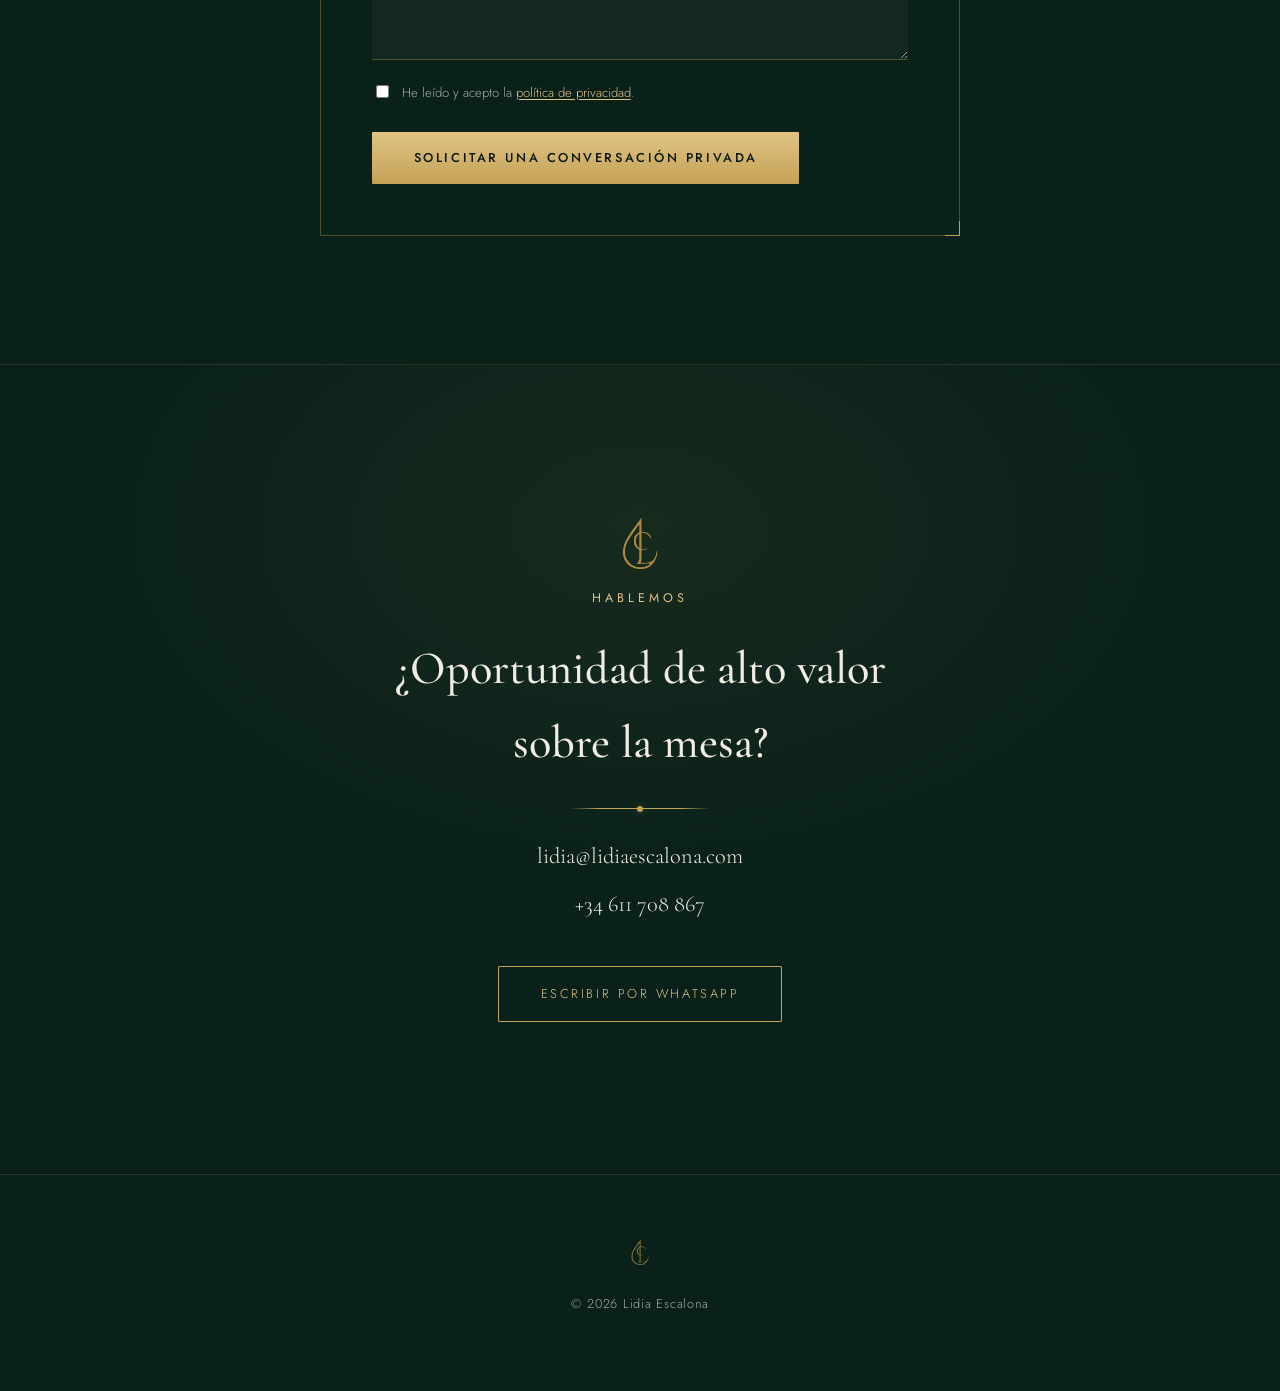
==== commit 8b4ceabd: "Crea landing propia para LE Luxury Real Estate - le-luxury-real-estate.html (+ le-luxury-real-estate" ====
--- a/index.html
+++ b/index.html
@@ -228,7 +228,10 @@
             Trabajo con un número reducido de operaciones a la vez, siempre
             por presentación directa.
           </p>
-          <a href="#privado" class="btn btn--gold-outline pillar__cta">Solicitar una conversación privada</a>
+          <div class="pillar__cta-group">
+            <a href="#privado" class="btn btn--gold-outline">Solicitar una conversación privada</a>
+            <a href="https://leluxury.lidiaescalona.com" target="_blank" rel="noopener" class="btn btn--gold-outline">Ver LE Luxury Real Estate</a>
+          </div>
         </div>
       </article>
     </section>
